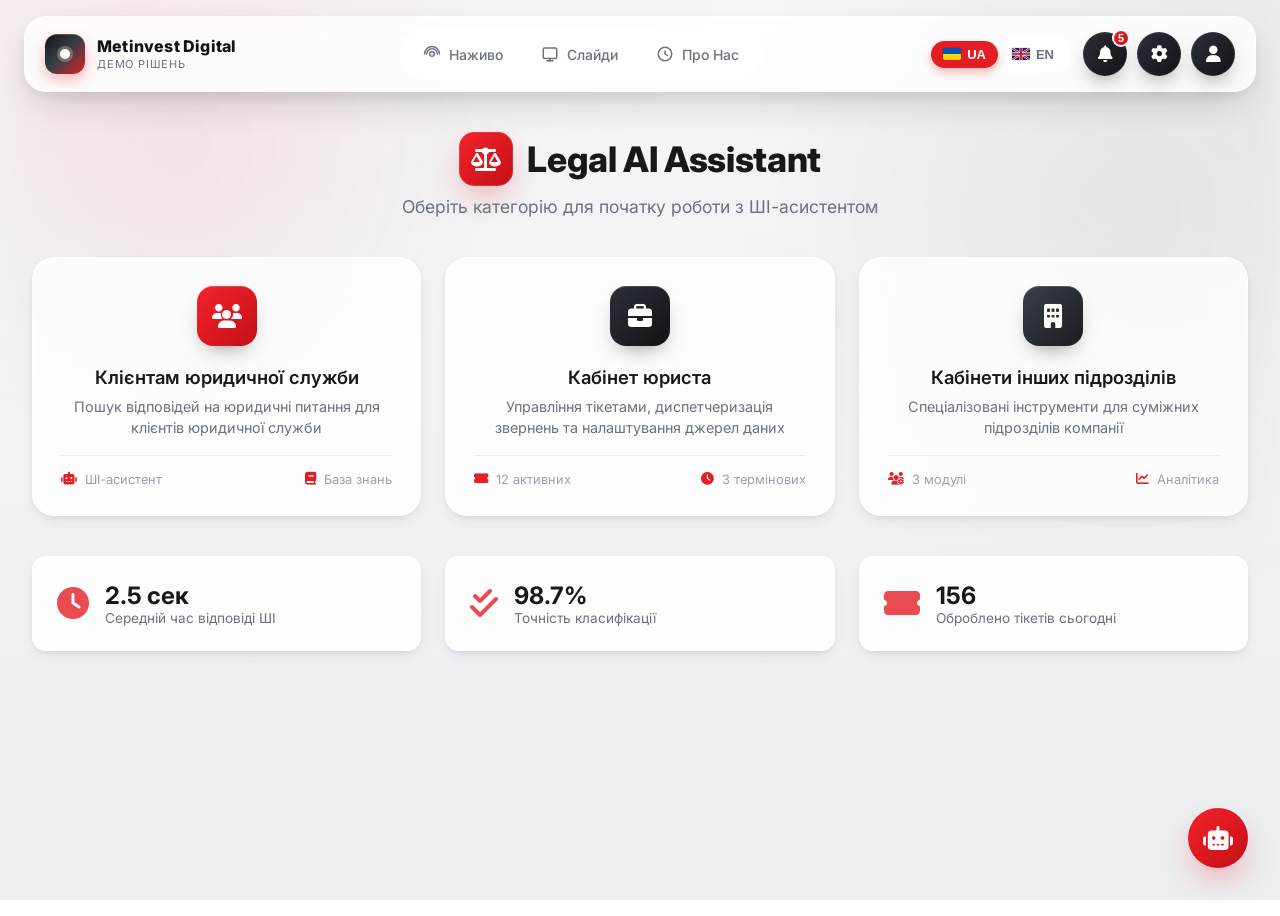
==== legal/index.html @ fdc39971 "Add Legal AI Assistant card and integrate app with demo top bar - Add "Legal AI Assistant" / "Розумн" ====
<!DOCTYPE html>
<html lang="uk">
<head>
    <meta charset="UTF-8">
    <meta name="viewport" content="width=device-width, initial-scale=1.0">
    <title>Legal AI Assistant</title>
    <link rel="stylesheet" href="styles.css">
    <link href="https://fonts.googleapis.com/css2?family=Inter:wght@300;400;500;600;700&display=swap" rel="stylesheet">
    <link href="https://cdnjs.cloudflare.com/ajax/libs/font-awesome/6.4.0/css/all.min.css" rel="stylesheet">
    <style>
        /* Demo-site top menu bar — integrates the Legal AI Assistant into the
           Metinvest Digital demo suite. Scoped with the md- prefix so it never
           collides with the app's own styles. */
        .md-topbar {
            position: sticky;
            top: 16px;
            z-index: 410;
            margin: 16px 24px 0;
            padding: 12px 20px;
            display: grid;
            grid-template-columns: auto 1fr auto;
            align-items: center;
            gap: 24px;
            background: var(--glass-bg);
            -webkit-backdrop-filter: var(--glass-blur);
            backdrop-filter: var(--glass-blur);
            border: 1px solid var(--glass-border);
            border-radius: var(--radius-lg);
            box-shadow: var(--shadow-lg);
        }
        .md-brand { display: flex; align-items: center; gap: 12px; text-decoration: none; color: inherit; }
        .md-brand-mark {
            width: 40px; height: 40px;
            border-radius: 12px;
            background: linear-gradient(135deg, #121316 0%, #3a3f47 50%, #e31e24 100%);
            display: grid; place-items: center;
            box-shadow: 0 6px 14px rgba(227, 30, 36, 0.30), inset 0 1px 0 rgba(255, 255, 255, 0.2);
        }
        .md-brand-dot { width: 10px; height: 10px; border-radius: 50%; background: #fff; box-shadow: 0 0 0 3px rgba(255, 255, 255, 0.25); }
        .md-brand-text { display: flex; flex-direction: column; line-height: 1.1; }
        .md-brand-title { font-weight: 800; font-size: 16px; letter-spacing: 0.2px; color: var(--black); }
        .md-brand-subtitle { font-size: 11px; color: var(--gray); letter-spacing: 0.8px; text-transform: uppercase; margin-top: 2px; }

        .md-nav {
            justify-self: center;
            display: flex; align-items: center; gap: 6px;
            padding: 6px;
            background: rgba(255, 255, 255, 0.55);
            border-radius: 999px;
            border: 1px solid rgba(255, 255, 255, 0.7);
        }
        .md-nav-btn {
            border: none; background: transparent;
            display: inline-flex; align-items: center; gap: 8px;
            padding: 9px 16px;
            border-radius: 999px;
            color: var(--gray);
            font-size: 14px; font-weight: 500;
            cursor: pointer; text-decoration: none;
            transition: var(--transition);
        }
        .md-nav-btn:hover { color: var(--dark); background: rgba(255, 255, 255, 0.5); }
        .md-nav-btn.active { background: var(--gradient-primary); color: #fff; box-shadow: 0 6px 16px rgba(227, 30, 36, 0.35); }

        .md-topright { display: flex; align-items: center; gap: 12px; justify-self: end; }
        .md-lang {
            display: inline-flex; align-items: center; padding: 4px; gap: 2px;
            background: rgba(255, 255, 255, 0.55);
            border: 1px solid rgba(255, 255, 255, 0.7);
            border-radius: 999px;
        }
        .md-lang-btn {
            border: none; background: transparent;
            display: inline-flex; align-items: center; gap: 6px;
            padding: 6px 12px;
            border-radius: 999px;
            font-size: 13px; font-weight: 600;
            color: var(--gray); cursor: pointer;
            transition: var(--transition);
        }
        .md-lang-btn.active { background: var(--primary); color: #fff; box-shadow: 0 4px 10px rgba(227, 30, 36, 0.35); }
        .md-flag { width: 18px; height: 12px; display: inline-block; border-radius: 2px; box-shadow: 0 0 0 1px rgba(0, 0, 0, 0.08); }
        .md-flag-ua { background: linear-gradient(to bottom, #0057B7 0 50%, #FFD700 50% 100%); }
        .md-flag-gb { background: #012169; overflow: hidden; }
        .md-flag-gb svg { width: 100%; height: 100%; display: block; }

        /* Fold the app's existing action icons into the integrated bar */
        .md-topbar .top-actions { position: static; top: auto; right: auto; z-index: auto; }

        @media (max-width: 980px) {
            .md-topbar { grid-template-columns: auto auto; gap: 12px; }
            .md-nav { grid-column: 1 / -1; order: 3; justify-self: stretch; justify-content: center; }
        }
        @media (max-width: 560px) {
            .md-topbar { margin: 12px; padding: 10px 12px; }
            .md-brand-text { display: none; }
        }
    </style>
</head>
<body>
    <!-- Demo-site top menu bar: keeps the Legal AI Assistant in step with the
         rest of the Metinvest Digital demo suite. -->
    <header class="md-topbar">
        <a class="md-brand" href="../index.html">
            <span class="md-brand-mark"><span class="md-brand-dot"></span></span>
            <span class="md-brand-text">
                <span class="md-brand-title">Metinvest Digital</span>
                <span class="md-brand-subtitle">Демо рішень</span>
            </span>
        </a>

        <nav class="md-nav">
            <a class="md-nav-btn" href="../index.html">
                <svg viewBox="0 0 24 24" width="18" height="18" fill="none" stroke="currentColor" stroke-width="2" stroke-linecap="round" stroke-linejoin="round"><circle cx="12" cy="12" r="3"/><path d="M5 12a7 7 0 0 1 14 0"/><path d="M2 12a10 10 0 0 1 20 0"/></svg>
                <span>Наживо</span>
            </a>
            <a class="md-nav-btn" href="#">
                <svg viewBox="0 0 24 24" width="18" height="18" fill="none" stroke="currentColor" stroke-width="2" stroke-linecap="round" stroke-linejoin="round"><rect x="3" y="4" width="18" height="14" rx="2"/><path d="M8 21h8"/><path d="M12 18v3"/></svg>
                <span>Слайди</span>
            </a>
            <a class="md-nav-btn" href="../about.html">
                <svg viewBox="0 0 24 24" width="18" height="18" fill="none" stroke="currentColor" stroke-width="2" stroke-linecap="round" stroke-linejoin="round"><circle cx="12" cy="12" r="9"/><path d="M12 8v4l3 2"/></svg>
                <span>Про Нас</span>
            </a>
        </nav>

        <div class="md-topright">
            <div class="md-lang" role="tablist" aria-label="Language">
                <button class="md-lang-btn active" data-lang="ua" role="tab" aria-selected="true">
                    <span class="md-flag md-flag-ua" aria-hidden="true"></span>UA
                </button>
                <button class="md-lang-btn" data-lang="en" role="tab" aria-selected="false">
                    <span class="md-flag md-flag-gb" aria-hidden="true">
                        <svg viewBox="0 0 60 30" preserveAspectRatio="none" xmlns="http://www.w3.org/2000/svg">
                            <rect width="60" height="30" fill="#012169"/>
                            <path d="M0,0 L60,30 M60,0 L0,30" stroke="#fff" stroke-width="6"/>
                            <path d="M0,0 L60,30 M60,0 L0,30" stroke="#C8102E" stroke-width="3"/>
                            <rect x="25" width="10" height="30" fill="#fff"/>
                            <rect y="11" width="60" height="8" fill="#fff"/>
                            <rect x="27" width="6" height="30" fill="#C8102E"/>
                            <rect y="13" width="60" height="4" fill="#C8102E"/>
                        </svg>
                    </span>EN
                </button>
            </div>

            <!-- App actions: Notifications, Settings, Profile -->
            <div class="top-actions">
                <button class="top-action notifications" id="notificationsBtn" title="Сповіщення">
                    <i class="fas fa-bell"></i>
                    <span class="badge">5</span>
                </button>
                <button class="top-action" id="settingsBtn" title="Налаштування">
                    <i class="fas fa-cog"></i>
                </button>
                <button class="top-action user-profile" id="userProfile" title="Профіль">
                    <i class="fas fa-user"></i>
                </button>
            </div>
        </div>
    </header>

    <!-- Centered popups -->
    <div class="popup-overlay" id="popupOverlay"></div>

    <div class="popup-modal notifications-dropdown" id="notificationsDropdown" role="dialog" aria-modal="true">
                    <div class="dropdown-header">
                        <h4>Сповіщення</h4>
                        <div class="dropdown-header-actions">
                            <a href="#" class="mark-all-read">Позначити всі як прочитані</a>
                            <button class="popup-close" data-close-popup title="Закрити"><i class="fas fa-times"></i></button>
                        </div>
                    </div>
                    <div class="notifications-list">
                        <div class="notification-item unread" data-route="ticket" data-ticket="TK-2026-0089">
                            <div class="notification-icon success">
                                <i class="fas fa-check-circle"></i>
                            </div>
                            <div class="notification-content">
                                <p class="notification-text">Новий тікет від <strong>Іван Коваленко</strong> потребує розгляду</p>
                                <span class="notification-time">10 хвилин тому</span>
                            </div>
                        </div>
                        <div class="notification-item unread" data-route="dispatcher">
                            <div class="notification-icon info">
                                <i class="fas fa-robot"></i>
                            </div>
                            <div class="notification-content">
                                <p class="notification-text">ШІ класифікував <strong>3 нових тікети</strong> до категорії "Трудові відносини"</p>
                                <span class="notification-time">25 хвилин тому</span>
                            </div>
                        </div>
                        <div class="notification-item unread" data-route="ticket" data-ticket="TK-2026-0089">
                            <div class="notification-icon warning">
                                <i class="fas fa-exclamation-triangle"></i>
                            </div>
                            <div class="notification-content">
                                <p class="notification-text">Термін відповіді на тікет <strong>#TK-2026-0089</strong> спливає через 2 години</p>
                                <span class="notification-time">1 годину тому</span>
                            </div>
                        </div>
                        <div class="notification-item" data-route="tickets">
                            <div class="notification-icon success">
                                <i class="fas fa-user-check"></i>
                            </div>
                            <div class="notification-content">
                                <p class="notification-text">Комплаєнс-перевірка для <strong>ТОВ "АГРО-ПРО"</strong> завершена</p>
                                <span class="notification-time">Вчора, 18:45</span>
                            </div>
                        </div>
                        <div class="notification-item" data-route="data-sources">
                            <div class="notification-icon info">
                                <i class="fas fa-database"></i>
                            </div>
                            <div class="notification-content">
                                <p class="notification-text">Джерело даних <strong>"Реєстр судових рішень"</strong> оновлено</p>
                                <span class="notification-time">Вчора, 14:20</span>
                            </div>
                        </div>
                    </div>
                    <div class="dropdown-footer">
                        <a href="#" id="viewAllNotifications">Переглянути всі сповіщення</a>
                    </div>
    </div>

    <div class="popup-modal profile-dropdown" id="profileDropdown" role="dialog" aria-modal="true">
                    <div class="profile-dropdown-header">
                        <button class="popup-close" data-close-popup title="Закрити"><i class="fas fa-times"></i></button>
                        <div class="profile-avatar-large">
                            <img src="https://ui-avatars.com/api/?name=Олена+Петренко&background=e31e24&color=fff&size=80" alt="User">
                        </div>
                        <div class="profile-details">
                            <h4>Олена Петренко</h4>
                            <p>olena.petrenko@company.ua</p>
                            <span class="profile-badge"><i class="fas fa-shield-alt"></i> Юридичний відділ</span>
                        </div>
                    </div>
                    <div class="profile-dropdown-menu">
                        <a href="#" class="profile-menu-item" data-action="my-profile">
                            <i class="fas fa-user"></i>
                            <span>Мій профіль</span>
                        </a>
                        <a href="#" class="profile-menu-item" data-action="settings">
                            <i class="fas fa-cog"></i>
                            <span>Налаштування</span>
                        </a>
                        <a href="#" class="profile-menu-item" data-action="help">
                            <i class="fas fa-question-circle"></i>
                            <span>Довідка</span>
                        </a>
                        <div class="profile-menu-divider"></div>
                        <a href="#" class="profile-menu-item logout" data-action="logout">
                            <i class="fas fa-sign-out-alt"></i>
                            <span>Вийти з системи</span>
                        </a>
                    </div>
    </div>

    <div class="popup-modal settings-modal" id="settingsModal" role="dialog" aria-modal="true">
        <div class="settings-modal-header">
            <h4><i class="fas fa-cog"></i> Налаштування</h4>
            <button class="popup-close" data-close-popup title="Закрити"><i class="fas fa-times"></i></button>
        </div>
        <div class="settings-modal-body">
            <div class="settings-row">
                <div class="settings-row-label"><i class="fas fa-moon"></i><span>Темна тема</span></div>
                <label class="switch"><input type="checkbox" id="themeSwitch"><span class="switch-slider"></span></label>
            </div>
            <div class="settings-row">
                <div class="settings-row-label"><i class="fas fa-language"></i><span>Мова інтерфейсу</span></div>
                <div class="settings-seg">
                    <button class="seg active" data-lang="ua">UA</button>
                    <button class="seg" data-lang="en">EN</button>
                </div>
            </div>
            <div class="settings-row">
                <div class="settings-row-label"><i class="fas fa-envelope"></i><span>Сповіщення на пошту</span></div>
                <label class="switch"><input type="checkbox" checked><span class="switch-slider"></span></label>
            </div>
            <div class="settings-row">
                <div class="settings-row-label"><i class="fas fa-shield-alt"></i><span>Двофакторна автентифікація</span></div>
                <label class="switch"><input type="checkbox" checked><span class="switch-slider"></span></label>
            </div>
        </div>
    </div>

    <!-- Main Content -->
    <main class="main-content">
        <!-- Home Screen - 3 Main Tiles -->
        <section id="homeScreen" class="screen active">
            <div class="welcome-section">
                <div class="home-brand">
                    <span class="home-brand-mark"><i class="fas fa-balance-scale"></i></span>
                    <h1>Legal AI Assistant</h1>
                </div>
                <p>Оберіть категорію для початку роботи з ШІ-асистентом</p>
            </div>

            <div class="tiles-grid main-tiles">
                <!-- Tile 1: Legal Service Clients -->
                <div class="tile main-tile" data-tile="legal-clients">
                    <button class="tile-favorite" data-favorite="legal-clients" title="Додати в обране">
                        <i class="far fa-star"></i>
                    </button>
                    <div class="tile-icon tile-icon-large">
                        <i class="fas fa-users"></i>
                    </div>
                    <h3>Клієнтам юридичної служби</h3>
                    <p>Пошук відповідей на юридичні питання для клієнтів юридичної служби</p>
                    <div class="tile-footer">
                        <span class="tile-stat tile-stat-left"><i class="fas fa-robot"></i> ШІ-асистент</span>
                        <span class="tile-stat tile-stat-right"><i class="fas fa-book"></i> База знань</span>
                    </div>
                </div>

                <!-- Tile 2: Lawyer Cabinet -->
                <div class="tile main-tile" data-tile="lawyer-cabinet">
                    <button class="tile-favorite" data-favorite="lawyer-cabinet" title="Додати в обране">
                        <i class="far fa-star"></i>
                    </button>
                    <div class="tile-icon tile-icon-large" style="background: linear-gradient(135deg, #2b2f37 0%, #121316 100%);">
                        <i class="fas fa-briefcase"></i>
                    </div>
                    <h3>Кабінет юриста</h3>
                    <p>Управління тікетами, диспетчеризація звернень та налаштування джерел даних</p>
                    <div class="tile-footer">
                        <span class="tile-stat tile-stat-left"><i class="fas fa-ticket-alt"></i> 12 активних</span>
                        <span class="tile-stat tile-stat-right"><i class="fas fa-clock"></i> 3 термінових</span>
                    </div>
                </div>

                <!-- Tile 3: Other Departments -->
                <div class="tile main-tile" data-tile="other-departments">
                    <button class="tile-favorite" data-favorite="other-departments" title="Додати в обране">
                        <i class="far fa-star"></i>
                    </button>
                    <div class="tile-icon tile-icon-large" style="background: linear-gradient(135deg, #3a3f47 0%, #1a1d22 100%);">
                        <i class="fas fa-building"></i>
                    </div>
                    <h3>Кабінети інших підрозділів</h3>
                    <p>Спеціалізовані інструменти для суміжних підрозділів компанії</p>
                    <div class="tile-footer">
                        <span class="tile-stat tile-stat-left"><i class="fas fa-users-cog"></i> 3 модулі</span>
                        <span class="tile-stat tile-stat-right"><i class="fas fa-chart-line"></i> Аналітика</span>
                    </div>
                </div>
            </div>

            <div class="quick-stats">
                <div class="stat-card">
                    <i class="fas fa-clock"></i>
                    <div class="stat-info">
                        <span class="stat-value">2.5 сек</span>
                        <span class="stat-label">Середній час відповіді ШІ</span>
                    </div>
                </div>
                <div class="stat-card">
                    <i class="fas fa-check-double"></i>
                    <div class="stat-info">
                        <span class="stat-value">98.7%</span>
                        <span class="stat-label">Точність класифікації</span>
                    </div>
                </div>
                <div class="stat-card">
                    <i class="fas fa-ticket-alt"></i>
                    <div class="stat-info">
                        <span class="stat-value">156</span>
                        <span class="stat-label">Оброблено тікетів сьогодні</span>
                    </div>
                </div>
            </div>
        </section>

        <!-- Sub-tiles Screen (for main tiles) -->
        <section id="subTilesScreen" class="screen">
            <div class="screen-header">
                <button class="back-btn" id="subTilesBackBtn">
                    <i class="fas fa-arrow-left"></i>
                    <span>Назад</span>
                </button>
                <h2 id="subTilesTitle"></h2>
            </div>
            <div class="tiles-grid sub-tiles" id="subTilesGrid">
                <!-- Sub-tiles will be rendered here -->
            </div>
        </section>

        <!-- AI Agent Question Screen (1.1) -->
        <section id="aiAgentScreen" class="screen">
            <div class="screen-header">
                <button class="back-btn" id="aiAgentBackBtn">
                    <i class="fas fa-arrow-left"></i>
                    <span>Назад</span>
                </button>
                <h2><i class="fas fa-robot"></i> Поставити питання ШІ агенту</h2>
            </div>

            <div class="ai-agent-container">
                <div class="ai-prompt-section">
                    <div class="ai-prompt-header">
                        <i class="fas fa-comment-dots"></i>
                        <span>Сформулюйте питання на яке має відповісти ШІ агент замість юридичної служби:</span>
                    </div>
                    <div class="search-box ai-search-box">
                        <i class="fas fa-search"></i>
                        <input type="text" id="aiSearchInput" placeholder="Сформулюйте питання на яке має відповісти ШІ агент замість юридичної служби...">
                        <button class="search-btn" id="aiSearchBtn">
                            <i class="fas fa-paper-plane"></i>
                        </button>
                    </div>
                </div>

                <div class="suggestions-section">
                    <h4><i class="fas fa-lightbulb"></i> Приклади питань:</h4>
                    <div class="suggestions-list">
                        <div class="suggestion-item" data-suggestion="salary-bank">
                            <i class="fas fa-university"></i>
                            <span>Чи може працівник вільно обирати банк для отримання заробітної плати?</span>
                        </div>
                        <div class="suggestion-item" data-suggestion="credit-card">
                            <i class="fas fa-credit-card"></i>
                            <span>Чи має право банк примусово оформити кредитну картку до заробітної плати працівника?</span>
                        </div>
                        <div class="suggestion-item" data-suggestion="bank-control">
                            <i class="fas fa-hand-holding-usd"></i>
                            <span>Чи має банк право контролювати напрям використання грошових коштів клієнта?</span>
                        </div>
                    </div>
                </div>

                <div id="aiAnswerContainer" class="ai-answer-container" style="display: none;">
                    <div class="ai-answer-header">
                        <div class="ai-avatar">
                            <i class="fas fa-robot"></i>
                        </div>
                        <div class="ai-answer-meta">
                            <span class="ai-label">Відповідь ШІ-агента</span>
                            <span class="ai-timestamp" id="aiTimestamp"></span>
                        </div>
                    </div>
                    <div class="ai-answer-content" id="aiAnswerContent">
                        <!-- AI answer will be rendered here -->
                    </div>
                    <div class="ai-answer-footer">
                        <div class="feedback-buttons">
                            <button class="feedback-btn like" title="Корисно">
                                <i class="fas fa-thumbs-up"></i>
                            </button>
                            <button class="feedback-btn dislike" title="Не корисно">
                                <i class="fas fa-thumbs-down"></i>
                            </button>
                        </div>
                        <div class="ai-answer-actions">
                            <button class="btn-escalate" id="escalateToLawyerBtn">
                                <i class="fas fa-user-tie"></i> Направити запит юристу
                            </button>
                            <button class="btn-secondary" id="newQuestionBtn">
                                <i class="fas fa-plus"></i> Нове питання
                            </button>
                        </div>
                    </div>
                </div>
            </div>
        </section>

        <!-- Internal Documents Screen (1.2) -->
        <section id="internalDocsScreen" class="screen">
            <div class="screen-header">
                <button class="back-btn" id="internalDocsBackBtn">
                    <i class="fas fa-arrow-left"></i>
                    <span>Назад</span>
                </button>
                <h2><i class="fas fa-folder-open"></i> Пошук по внутрішніх документах. База локальних регламентуючих документів</h2>
            </div>

            <div class="search-section">
                <div class="search-box">
                    <i class="fas fa-search"></i>
                    <input type="text" id="docsSearchInput" placeholder="Робота в контексті документів підрозділу">
                    <button class="search-btn" id="docsSearchBtn">
                        <i class="fas fa-paper-plane"></i>
                    </button>
                </div>
                <p class="search-hint">
                    <span class="example-link" id="docsExampleLink">Наприклад: Які вимоги до документу з Бізнес-вимогами</span>
                </p>
            </div>

            <div id="docsSearchResults" class="search-results" style="display: none;">
                <div class="results-header">
                    <h3><i class="fas fa-list-ul"></i> Результати пошуку</h3>
                    <span class="results-count" id="docsResultsCount"></span>
                </div>
                <div id="docsResultsContainer" class="results-container"></div>
            </div>
        </section>

        <!-- Legal Knowledge Base Screen (1.3) -->
        <section id="knowledgeBaseScreen" class="screen">
            <div class="screen-header">
                <button class="back-btn" id="knowledgeBaseBackBtn">
                    <i class="fas fa-arrow-left"></i>
                    <span>Назад</span>
                </button>
                <h2><i class="fas fa-book"></i> Пошук по базі юридичних знань</h2>
            </div>

            <div class="faq-container">
                <div class="faq-search">
                    <div class="search-box">
                        <i class="fas fa-search"></i>
                        <input type="text" id="faqSearchInput" placeholder="Пошук у базі знань...">
                    </div>
                </div>

                <div class="faq-categories">
                    <button class="faq-category active" data-category="all">Всі</button>
                    <button class="faq-category" data-category="labor">Трудове право</button>
                    <button class="faq-category" data-category="contracts">Договори</button>
                    <button class="faq-category" data-category="corporate">Корпоративне</button>
                    <button class="faq-category" data-category="compliance">Комплаєнс</button>
                </div>

                <div class="faq-list" id="faqList">
                    <!-- FAQ items will be rendered here -->
                </div>
            </div>
        </section>

        <!-- My Tickets Screen (2.1) -->
        <section id="myTicketsScreen" class="screen">
            <div class="screen-header">
                <button class="back-btn" id="myTicketsBackBtn">
                    <i class="fas fa-arrow-left"></i>
                    <span>Назад</span>
                </button>
                <h2><i class="fas fa-ticket-alt"></i> Мої тікети</h2>
                <div class="screen-header-spacer"></div>
            </div>

            <div class="tickets-stats">
                <div class="ticket-stat-card active" data-filter="all">
                    <div class="ticket-stat-icon all"><i class="fas fa-layer-group"></i></div>
                    <div class="ticket-stat-info">
                        <span class="ticket-stat-value">8</span>
                        <span class="ticket-stat-label">Всього</span>
                    </div>
                </div>
                <div class="ticket-stat-card" data-filter="new">
                    <div class="ticket-stat-icon new"><i class="fas fa-inbox"></i></div>
                    <div class="ticket-stat-info">
                        <span class="ticket-stat-value">5</span>
                        <span class="ticket-stat-label">Нових</span>
                    </div>
                </div>
                <div class="ticket-stat-card" data-filter="in-progress">
                    <div class="ticket-stat-icon progress"><i class="fas fa-spinner"></i></div>
                    <div class="ticket-stat-info">
                        <span class="ticket-stat-value">8</span>
                        <span class="ticket-stat-label">В роботі</span>
                    </div>
                </div>
                <div class="ticket-stat-card" data-filter="waiting">
                    <div class="ticket-stat-icon waiting"><i class="fas fa-clock"></i></div>
                    <div class="ticket-stat-info">
                        <span class="ticket-stat-value">3</span>
                        <span class="ticket-stat-label">Очікують</span>
                    </div>
                </div>
                <div class="ticket-stat-card" data-filter="resolved">
                    <div class="ticket-stat-icon resolved"><i class="fas fa-check-circle"></i></div>
                    <div class="ticket-stat-info">
                        <span class="ticket-stat-value">24</span>
                        <span class="ticket-stat-label">Вирішених</span>
                    </div>
                </div>
            </div>

            <div class="tickets-list-container" id="myTicketsList">
                <!-- Tickets will be rendered here -->
            </div>
        </section>

        <!-- Ticket Detail Screen -->
        <section id="ticketDetailScreen" class="screen">
            <div class="screen-header">
                <button class="back-btn" id="ticketDetailBackBtn">
                    <i class="fas fa-arrow-left"></i>
                    <span>До списку тікетів</span>
                </button>
                <div class="ticket-actions">
                    <button class="btn-secondary" id="assignTicketBtn"><i class="fas fa-user-plus"></i> Призначити</button>
                    <button class="btn-primary" id="resolveTicketBtn"><i class="fas fa-check"></i> Вирішити</button>
                </div>
            </div>

            <div class="ticket-detail-container">
                <div class="ticket-detail-main">
                    <div class="ticket-detail-header" id="ticketDetailHeader">
                        <!-- Ticket header will be rendered here -->
                    </div>
                    <div class="ticket-detail-body" id="ticketDetailBody">
                        <!-- Ticket content will be rendered here -->
                    </div>
                    <div class="ticket-reply-section">
                        <h4>Відповісти на звернення</h4>
                        <textarea id="ticketReplyInput" placeholder="Введіть вашу відповідь..."></textarea>
                        <div class="reply-actions">
                            <button class="btn-secondary"><i class="fas fa-paperclip"></i> Прикріпити файл</button>
                            <button class="btn-primary" id="sendReplyBtn"><i class="fas fa-paper-plane"></i> Надіслати відповідь</button>
                        </div>
                    </div>
                </div>
                <div class="ticket-detail-sidebar" id="ticketDetailSidebar">
                    <!-- Ticket sidebar info will be rendered here -->
                </div>
            </div>
        </section>

        <!-- Ticket Dispatcher Screen (2.2) -->
        <section id="dispatcherScreen" class="screen">
            <div class="screen-header">
                <button class="back-btn" id="dispatcherBackBtn">
                    <i class="fas fa-arrow-left"></i>
                    <span>Назад</span>
                </button>
                <h2><i class="fas fa-random"></i> Диспетчер тікетів</h2>
            </div>

            <div class="ai-classification-banner">
                <div class="ai-banner-icon">
                    <i class="fas fa-robot"></i>
                </div>
                <div class="ai-banner-content">
                    <h4>Автоматична класифікація ШІ</h4>
                    <p>Система автоматично аналізує та розподіляє вхідні звернення за категоріями</p>
                </div>
                <div class="ai-banner-stats">
                    <span><i class="fas fa-check-circle"></i> 156 класифіковано сьогодні</span>
                    <span><i class="fas fa-percentage"></i> 98.7% точність</span>
                </div>
            </div>

            <div class="dispatcher-categories" id="dispatcherCategories">
                <!-- Categories will be rendered here -->
            </div>
        </section>

        <!-- Data Sources Screen (2.3) -->
        <section id="dataSourcesScreen" class="screen">
            <div class="screen-header">
                <button class="back-btn" id="dataSourcesBackBtn">
                    <i class="fas fa-arrow-left"></i>
                    <span>Назад</span>
                </button>
                <h2><i class="fas fa-database"></i> Джерела даних</h2>
                <button class="btn-primary" id="addSourceBtn"><i class="fas fa-plus"></i> Додати джерело</button>
            </div>

            <div class="data-sources-container">
                <div class="sources-section">
                    <h3><i class="fas fa-building"></i> Внутрішні джерела</h3>
                    <div class="sources-list" id="internalSourcesList">
                        <!-- Internal sources will be rendered here -->
                    </div>
                </div>

                <div class="sources-section">
                    <h3><i class="fas fa-globe"></i> Зовнішні джерела</h3>
                    <div class="sources-list" id="externalSourcesList">
                        <!-- External sources will be rendered here -->
                    </div>
                </div>
            </div>
        </section>

        <!-- HR Dashboard Screen (3.1) -->
        <section id="hrDashboardScreen" class="screen">
            <div class="screen-header">
                <button class="back-btn" id="hrDashboardBackBtn">
                    <i class="fas fa-arrow-left"></i>
                    <span>Назад</span>
                </button>
                <h2><i class="fas fa-users"></i> HR та рекрутинг</h2>
            </div>

            <div class="dashboard-container">
                <div class="dashboard-stats">
                    <div class="dashboard-stat-card">
                        <div class="dashboard-stat-icon" style="background: linear-gradient(135deg, #f5232a 0%, #c30f17 100%);">
                            <i class="fas fa-users"></i>
                        </div>
                        <div class="dashboard-stat-info">
                            <span class="dashboard-stat-value">1,247</span>
                            <span class="dashboard-stat-label">Загальна кількість працівників</span>
                        </div>
                    </div>
                    <div class="dashboard-stat-card">
                        <div class="dashboard-stat-icon" style="background: linear-gradient(135deg, #2b2f37 0%, #121316 100%);">
                            <i class="fas fa-user-plus"></i>
                        </div>
                        <div class="dashboard-stat-info">
                            <span class="dashboard-stat-value">23</span>
                            <span class="dashboard-stat-label">Нових цього місяця</span>
                        </div>
                    </div>
                    <div class="dashboard-stat-card">
                        <div class="dashboard-stat-icon" style="background: linear-gradient(135deg, #3a3f47 0%, #1a1d22 100%);">
                            <i class="fas fa-briefcase"></i>
                        </div>
                        <div class="dashboard-stat-info">
                            <span class="dashboard-stat-value">15</span>
                            <span class="dashboard-stat-label">Відкритих вакансій</span>
                        </div>
                    </div>
                    <div class="dashboard-stat-card">
                        <div class="dashboard-stat-icon" style="background: linear-gradient(135deg, #f5232a 0%, #c30f17 100%);">
                            <i class="fas fa-user-minus"></i>
                        </div>
                        <div class="dashboard-stat-info">
                            <span class="dashboard-stat-value">5</span>
                            <span class="dashboard-stat-label">Звільнень цього місяця</span>
                        </div>
                    </div>
                </div>

                <div class="dashboard-widgets">
                    <div class="widget">
                        <div class="widget-header">
                            <h4><i class="fas fa-chart-pie"></i> Розподіл за підрозділами</h4>
                        </div>
                        <div class="widget-content" id="hrDepartmentChart">
                            <div class="department-item">
                                <span class="dept-name">Юридичний відділ</span>
                                <div class="dept-bar"><div class="dept-fill" style="width: 15%;"></div></div>
                                <span class="dept-count">187</span>
                            </div>
                            <div class="department-item">
                                <span class="dept-name">IT департамент</span>
                                <div class="dept-bar"><div class="dept-fill" style="width: 22%;"></div></div>
                                <span class="dept-count">274</span>
                            </div>
                            <div class="department-item">
                                <span class="dept-name">Фінанси</span>
                                <div class="dept-bar"><div class="dept-fill" style="width: 12%;"></div></div>
                                <span class="dept-count">150</span>
                            </div>
                            <div class="department-item">
                                <span class="dept-name">HR</span>
                                <div class="dept-bar"><div class="dept-fill" style="width: 8%;"></div></div>
                                <span class="dept-count">100</span>
                            </div>
                            <div class="department-item">
                                <span class="dept-name">Виробництво</span>
                                <div class="dept-bar"><div class="dept-fill" style="width: 35%;"></div></div>
                                <span class="dept-count">436</span>
                            </div>
                            <div class="department-item">
                                <span class="dept-name">Інші</span>
                                <div class="dept-bar"><div class="dept-fill" style="width: 8%;"></div></div>
                                <span class="dept-count">100</span>
                            </div>
                        </div>
                    </div>

                    <div class="widget">
                        <div class="widget-header">
                            <h4><i class="fas fa-clipboard-list"></i> Активні вакансії</h4>
                        </div>
                        <div class="widget-content">
                            <div class="vacancy-item">
                                <div class="vacancy-info">
                                    <span class="vacancy-title">Senior Legal Counsel</span>
                                    <span class="vacancy-dept">Юридичний відділ</span>
                                </div>
                                <span class="vacancy-applicants">12 кандидатів</span>
                            </div>
                            <div class="vacancy-item">
                                <div class="vacancy-info">
                                    <span class="vacancy-title">Full Stack Developer</span>
                                    <span class="vacancy-dept">IT департамент</span>
                                </div>
                                <span class="vacancy-applicants">28 кандидатів</span>
                            </div>
                            <div class="vacancy-item">
                                <div class="vacancy-info">
                                    <span class="vacancy-title">Financial Analyst</span>
                                    <span class="vacancy-dept">Фінанси</span>
                                </div>
                                <span class="vacancy-applicants">8 кандидатів</span>
                            </div>
                        </div>
                    </div>
                </div>
            </div>
        </section>

        <!-- Finance Screen (3.2) -->
        <section id="financeScreen" class="screen">
            <div class="screen-header">
                <button class="back-btn" id="financeBackBtn">
                    <i class="fas fa-arrow-left"></i>
                    <span>Назад</span>
                </button>
                <h2><i class="fas fa-chart-line"></i> Фінанси</h2>
            </div>

            <div class="dashboard-container">
                <div class="dashboard-stats">
                    <div class="dashboard-stat-card">
                        <div class="dashboard-stat-icon" style="background: linear-gradient(135deg, #2b2f37 0%, #121316 100%);">
                            <i class="fas fa-arrow-up"></i>
                        </div>
                        <div class="dashboard-stat-info">
                            <span class="dashboard-stat-value">₴ 45.2M</span>
                            <span class="dashboard-stat-label">Дохід за місяць</span>
                        </div>
                    </div>
                    <div class="dashboard-stat-card">
                        <div class="dashboard-stat-icon" style="background: linear-gradient(135deg, #f5232a 0%, #c30f17 100%);">
                            <i class="fas fa-arrow-down"></i>
                        </div>
                        <div class="dashboard-stat-info">
                            <span class="dashboard-stat-value">₴ 32.8M</span>
                            <span class="dashboard-stat-label">Витрати за місяць</span>
                        </div>
                    </div>
                    <div class="dashboard-stat-card">
                        <div class="dashboard-stat-icon" style="background: linear-gradient(135deg, #f5232a 0%, #c30f17 100%);">
                            <i class="fas fa-balance-scale"></i>
                        </div>
                        <div class="dashboard-stat-info">
                            <span class="dashboard-stat-value">₴ 12.4M</span>
                            <span class="dashboard-stat-label">Чистий прибуток</span>
                        </div>
                    </div>
                    <div class="dashboard-stat-card">
                        <div class="dashboard-stat-icon" style="background: linear-gradient(135deg, #3a3f47 0%, #1a1d22 100%);">
                            <i class="fas fa-file-invoice-dollar"></i>
                        </div>
                        <div class="dashboard-stat-info">
                            <span class="dashboard-stat-value">156</span>
                            <span class="dashboard-stat-label">Рахунків до оплати</span>
                        </div>
                    </div>
                </div>

                <div class="dashboard-widgets">
                    <div class="widget wide">
                        <div class="widget-header">
                            <h4><i class="fas fa-file-invoice"></i> Останні транзакції</h4>
                        </div>
                        <div class="widget-content">
                            <table class="finance-table">
                                <thead>
                                    <tr>
                                        <th>Дата</th>
                                        <th>Опис</th>
                                        <th>Контрагент</th>
                                        <th>Сума</th>
                                        <th>Статус</th>
                                    </tr>
                                </thead>
                                <tbody>
                                    <tr>
                                        <td>03.02.2026</td>
                                        <td>Оплата за послуги</td>
                                        <td>ТОВ "Консалт Груп"</td>
                                        <td class="amount negative">-₴ 125,000</td>
                                        <td><span class="status-badge success">Сплачено</span></td>
                                    </tr>
                                    <tr>
                                        <td>02.02.2026</td>
                                        <td>Надходження за договором</td>
                                        <td>АТ "Укрбуд"</td>
                                        <td class="amount positive">+₴ 450,000</td>
                                        <td><span class="status-badge success">Отримано</span></td>
                                    </tr>
                                    <tr>
                                        <td>01.02.2026</td>
                                        <td>Орендна плата</td>
                                        <td>ТОВ "Бізнес Центр"</td>
                                        <td class="amount negative">-₴ 85,000</td>
                                        <td><span class="status-badge warning">Очікує</span></td>
                                    </tr>
                                    <tr>
                                        <td>31.01.2026</td>
                                        <td>Заробітна плата</td>
                                        <td>Працівники</td>
                                        <td class="amount negative">-₴ 2,450,000</td>
                                        <td><span class="status-badge success">Сплачено</span></td>
                                    </tr>
                                </tbody>
                            </table>
                        </div>
                    </div>
                </div>
            </div>
        </section>

        <!-- Procurement Screen (3.3) -->
        <section id="procurementScreen" class="screen">
            <div class="screen-header">
                <button class="back-btn" id="procurementBackBtn">
                    <i class="fas fa-arrow-left"></i>
                    <span>Назад</span>
                </button>
                <h2><i class="fas fa-shopping-cart"></i> Закупівлі</h2>
            </div>

            <div class="dashboard-container">
                <div class="dashboard-stats">
                    <div class="dashboard-stat-card">
                        <div class="dashboard-stat-icon" style="background: linear-gradient(135deg, #f5232a 0%, #c30f17 100%);">
                            <i class="fas fa-file-contract"></i>
                        </div>
                        <div class="dashboard-stat-info">
                            <span class="dashboard-stat-value">34</span>
                            <span class="dashboard-stat-label">Активних тендерів</span>
                        </div>
                    </div>
                    <div class="dashboard-stat-card">
                        <div class="dashboard-stat-icon" style="background: linear-gradient(135deg, #2b2f37 0%, #121316 100%);">
                            <i class="fas fa-handshake"></i>
                        </div>
                        <div class="dashboard-stat-info">
                            <span class="dashboard-stat-value">156</span>
                            <span class="dashboard-stat-label">Постачальників</span>
                        </div>
                    </div>
                    <div class="dashboard-stat-card">
                        <div class="dashboard-stat-icon" style="background: linear-gradient(135deg, #3a3f47 0%, #1a1d22 100%);">
                            <i class="fas fa-clock"></i>
                        </div>
                        <div class="dashboard-stat-info">
                            <span class="dashboard-stat-value">12</span>
                            <span class="dashboard-stat-label">Очікують погодження</span>
                        </div>
                    </div>
                    <div class="dashboard-stat-card">
                        <div class="dashboard-stat-icon" style="background: linear-gradient(135deg, #2b2f37 0%, #121316 100%);">
                            <i class="fas fa-truck"></i>
                        </div>
                        <div class="dashboard-stat-info">
                            <span class="dashboard-stat-value">8</span>
                            <span class="dashboard-stat-label">Очікують поставки</span>
                        </div>
                    </div>
                </div>

                <div class="dashboard-widgets">
                    <div class="widget">
                        <div class="widget-header">
                            <h4><i class="fas fa-gavel"></i> Активні тендери</h4>
                        </div>
                        <div class="widget-content">
                            <div class="tender-item">
                                <div class="tender-info">
                                    <span class="tender-title">Закупівля IT обладнання</span>
                                    <span class="tender-deadline">До 15.02.2026</span>
                                </div>
                                <span class="tender-budget">₴ 2.5M</span>
                            </div>
                            <div class="tender-item">
                                <div class="tender-info">
                                    <span class="tender-title">Канцелярські товари на 2026</span>
                                    <span class="tender-deadline">До 20.02.2026</span>
                                </div>
                                <span class="tender-budget">₴ 350K</span>
                            </div>
                            <div class="tender-item">
                                <div class="tender-info">
                                    <span class="tender-title">Послуги з охорони</span>
                                    <span class="tender-deadline">До 28.02.2026</span>
                                </div>
                                <span class="tender-budget">₴ 1.2M</span>
                            </div>
                        </div>
                    </div>

                    <div class="widget">
                        <div class="widget-header">
                            <h4><i class="fas fa-users"></i> Топ постачальники</h4>
                        </div>
                        <div class="widget-content">
                            <div class="supplier-item">
                                <div class="supplier-info">
                                    <span class="supplier-name">ТОВ "СФЕРА-М"</span>
                                    <span class="supplier-category">Засоби захисту</span>
                                </div>
                                <div class="supplier-rating">
                                    <i class="fas fa-star"></i>
                                    <span>4.9</span>
                                </div>
                            </div>
                            <div class="supplier-item">
                                <div class="supplier-info">
                                    <span class="supplier-name">АТ "ТехноПостач"</span>
                                    <span class="supplier-category">IT обладнання</span>
                                </div>
                                <div class="supplier-rating">
                                    <i class="fas fa-star"></i>
                                    <span>4.8</span>
                                </div>
                            </div>
                            <div class="supplier-item">
                                <div class="supplier-info">
                                    <span class="supplier-name">ТОВ "Офіс-Сервіс"</span>
                                    <span class="supplier-category">Канцелярія</span>
                                </div>
                                <div class="supplier-rating">
                                    <i class="fas fa-star"></i>
                                    <span>4.7</span>
                                </div>
                            </div>
                        </div>
                    </div>
                </div>
            </div>
        </section>

        <!-- Document Detail Screen -->
        <section id="documentScreen" class="screen">
            <div class="screen-header">
                <button class="back-btn" id="docBackBtn">
                    <i class="fas fa-arrow-left"></i>
                    <span>До результатів</span>
                </button>
                <div class="doc-actions">
                    <button class="action-btn"><i class="fas fa-bookmark"></i></button>
                    <button class="action-btn"><i class="fas fa-share-alt"></i></button>
                    <button class="action-btn"><i class="fas fa-print"></i></button>
                </div>
            </div>

            <div class="document-content">
                <div class="doc-header">
                    <div class="doc-source" id="docSource"></div>
                    <h2 id="docTitle"></h2>
                    <div class="doc-meta" id="docMeta"></div>
                </div>
                <div class="doc-body" id="docBody"></div>
                <div class="doc-footer">
                    <a href="#" class="source-link" id="sourceLink">
                        <i class="fas fa-external-link-alt"></i>
                        <span>Перейти до джерела</span>
                    </a>
                </div>
            </div>
        </section>

        <!-- Favorites Screen -->
        <section id="favoritesScreen" class="screen">
            <div class="screen-header">
                <h2><i class="fas fa-star"></i> Обране</h2>
            </div>
            <div class="favorites-content">
                <div id="favoritesGrid" class="tiles-grid favorites-grid"></div>
                <div id="emptyFavorites" class="empty-state">
                    <div class="empty-icon">
                        <i class="far fa-star"></i>
                    </div>
                    <h3>Немає обраних розділів</h3>
                    <p>Додайте розділи в обране, натиснувши на зірочку на головній сторінці</p>
                    <button class="btn-primary" id="goToHomeBtn">
                        <i class="fas fa-home"></i>
                        <span>Перейти на головну</span>
                    </button>
                </div>
            </div>
        </section>

        <!-- History Screen -->
        <section id="historyScreen" class="screen">
            <div class="screen-header">
                <h2><i class="fas fa-history"></i> Історія активності</h2>
            </div>
            <div class="history-timeline">
                <div class="timeline-section">
                    <div class="timeline-date">Сьогодні, 3 лютого 2026</div>
                    <div class="timeline-items">
                        <div class="timeline-item">
                            <div class="timeline-icon search">
                                <i class="fas fa-robot"></i>
                            </div>
                            <div class="timeline-content">
                                <h4>Запит до ШІ: "Чи може працівник обирати банк для зарплати"</h4>
                                <p>Поставити питання ШІ агенту • Отримано відповідь</p>
                                <span class="timeline-time">10:34</span>
                            </div>
                        </div>
                        <div class="timeline-item">
                            <div class="timeline-icon ticket">
                                <i class="fas fa-ticket-alt"></i>
                            </div>
                            <div class="timeline-content">
                                <h4>Відповідь на тікет #TK-2026-0087</h4>
                                <p>Мої тікети • Трудові відносини</p>
                                <span class="timeline-time">09:48</span>
                            </div>
                        </div>
                    </div>
                </div>
            </div>
        </section>

        <!-- Profile Screen -->
        <section id="profileScreen" class="screen">
            <div class="profile-page">
                <div class="profile-sidebar">
                    <div class="profile-card">
                        <div class="profile-card-avatar">
                            <img src="https://ui-avatars.com/api/?name=Олена+Петренко&background=e31e24&color=fff&size=120" alt="User">
                        </div>
                        <h3>Олена Петренко</h3>
                        <p class="profile-card-role">Старший юрисконсульт</p>
                        <p class="profile-card-dept"><i class="fas fa-building"></i> Юридичний відділ</p>
                    </div>
                    <div class="profile-nav">
                        <a href="#" class="profile-nav-item active" data-section="personal">
                            <i class="fas fa-user"></i> Особисті дані
                        </a>
                        <a href="#" class="profile-nav-item" data-section="security">
                            <i class="fas fa-lock"></i> Безпека
                        </a>
                        <a href="#" class="profile-nav-item" data-section="preferences">
                            <i class="fas fa-sliders-h"></i> Налаштування
                        </a>
                    </div>
                </div>
                <div class="profile-main">
                    <div class="profile-section" id="personalSection">
                        <div class="section-header">
                            <h2>Особисті дані</h2>
                        </div>
                        <div class="profile-form">
                            <div class="form-row">
                                <div class="form-group">
                                    <label>Прізвище</label>
                                    <input type="text" value="Петренко" readonly>
                                </div>
                                <div class="form-group">
                                    <label>Ім'я</label>
                                    <input type="text" value="Олена" readonly>
                                </div>
                            </div>
                            <div class="form-row">
                                <div class="form-group">
                                    <label>Email</label>
                                    <input type="email" value="olena.petrenko@company.ua" readonly>
                                </div>
                                <div class="form-group">
                                    <label>Телефон</label>
                                    <input type="tel" value="+380 67 123 45 67" readonly>
                                </div>
                            </div>
                        </div>
                    </div>
                    <div class="profile-section" id="securitySection" style="display: none;">
                        <div class="section-header">
                            <h2>Безпека</h2>
                        </div>
                        <div class="security-options">
                            <div class="security-item">
                                <div class="security-info">
                                    <h4><i class="fas fa-key"></i> Пароль</h4>
                                    <p>Останнє оновлення: 15 грудня 2025</p>
                                </div>
                                <button class="btn-secondary">Змінити пароль</button>
                            </div>
                        </div>
                    </div>
                    <div class="profile-section" id="preferencesSection" style="display: none;">
                        <div class="section-header">
                            <h2>Налаштування</h2>
                        </div>
                        <div class="preferences-options">
                            <div class="preference-group">
                                <h4>Тема оформлення</h4>
                                <div class="theme-options">
                                    <label class="theme-option active">
                                        <input type="radio" name="theme" value="light" checked>
                                        <span class="theme-preview light"></span>
                                        <span>Світла</span>
                                    </label>
                                    <label class="theme-option">
                                        <input type="radio" name="theme" value="dark">
                                        <span class="theme-preview dark"></span>
                                        <span>Темна</span>
                                    </label>
                                </div>
                            </div>
                        </div>
                    </div>
                </div>
            </div>
        </section>
    </main>

    <!-- AI Chat Widget -->
    <div class="chat-widget" id="chatWidget">
        <div class="chat-toggle" id="chatToggle">
            <i class="fas fa-robot"></i>
        </div>
        <div class="chat-window" id="chatWindow">
            <div class="chat-header">
                <div class="chat-title">
                    <i class="fas fa-robot"></i>
                    <span>AI Асистент</span>
                </div>
                <button class="chat-close" id="chatClose">
                    <i class="fas fa-times"></i>
                </button>
            </div>
            <div class="chat-messages" id="chatMessages">
                <div class="message bot">
                    <div class="message-avatar"><i class="fas fa-robot"></i></div>
                    <div class="message-content">
                        Вітаю! Я ваш AI асистент. Чим можу допомогти?
                    </div>
                </div>
            </div>
            <div class="chat-input">
                <input type="text" placeholder="Введіть повідомлення..." id="chatInput">
                <button id="chatSend"><i class="fas fa-paper-plane"></i></button>
            </div>
        </div>
    </div>

    <!-- Add Source Modal -->
    <div class="modal" id="addSourceModal">
        <div class="modal-content">
            <div class="modal-header">
                <h3>Додати джерело даних</h3>
                <button class="modal-close" id="closeAddSourceModal">&times;</button>
            </div>
            <div class="modal-body">
                <div class="form-group">
                    <label>Назва джерела</label>
                    <input type="text" id="sourceNameInput" placeholder="Введіть назву...">
                </div>
                <div class="form-group">
                    <label>Тип джерела</label>
                    <select id="sourceTypeSelect">
                        <option value="internal">Внутрішнє</option>
                        <option value="external">Зовнішнє</option>
                    </select>
                </div>
                <div class="form-group">
                    <label>URL або шлях</label>
                    <input type="text" id="sourceUrlInput" placeholder="https:// або //sharepoint/...">
                </div>
            </div>
            <div class="modal-footer">
                <button class="btn-secondary" id="cancelAddSource">Скасувати</button>
                <button class="btn-primary" id="confirmAddSource">Додати</button>
            </div>
        </div>
    </div>

    <!-- Loading Overlay -->
    <div class="loading-overlay" id="loadingOverlay">
        <div class="loading-spinner">
            <div class="spinner"></div>
            <p>Аналізуємо запит...</p>
        </div>
    </div>

    <script src="app.js"></script>
    <script>
        // Demo top-bar language switch — visual only for now; this app does not
        // translate yet, but the selector stays in sync with the suite.
        document.querySelectorAll('.md-lang-btn').forEach(function (btn) {
            btn.addEventListener('click', function () {
                document.querySelectorAll('.md-lang-btn').forEach(function (b) {
                    var active = b === btn;
                    b.classList.toggle('active', active);
                    b.setAttribute('aria-selected', active ? 'true' : 'false');
                });
            });
        });
    </script>
</body>
</html>
---- legal/styles.css ----
/* Reset & Base Styles */
* {
    margin: 0;
    padding: 0;
    box-sizing: border-box;
}

:root {
    /* Brand palette — red · black · graphite · white */
    --primary: #e31e24;
    --primary-dark: #b3121d;
    --primary-light: #ff5b60;
    --secondary: #23272e;
    --secondary-dark: #16181c;
    --success: #22c55e;
    --warning: #f59e0b;
    --danger: #ef4444;
    --black: #121316;
    --dark: #16181c;
    --dark-light: #353a42;
    --gray: #6b7280;
    --gray-light: #9aa1ab;
    --light: #eef0f3;
    --white: #ffffff;

    --gradient-primary: linear-gradient(135deg, #f5232a 0%, #c30f17 100%);
    --gradient-secondary: linear-gradient(135deg, #2b2f37 0%, #121316 100%);
    --gradient-red-soft: linear-gradient(135deg, #ff5b60 0%, #e31e24 100%);
    --gradient-graphite: linear-gradient(135deg, #3a3f47 0%, #1a1d22 100%);

    /* Glassmorphism tokens */
    --glass-bg: rgba(255, 255, 255, 0.82);
    --glass-bg-strong: rgba(255, 255, 255, 0.92);
    --glass-bg-soft: rgba(255, 255, 255, 0.65);
    --glass-bg-tint: rgba(255, 255, 255, 0.88);
    --glass-border: rgba(255, 255, 255, 0.7);
    --glass-border-soft: rgba(16, 18, 22, 0.07);
    --glass-blur: blur(16px) saturate(125%);
    --glass-blur-strong: blur(22px) saturate(135%);
    --glass-inset: inset 0 1px 0 rgba(255, 255, 255, 0.6);

    /* Soft, layered shadows */
    --shadow-sm: 0 1px 2px rgba(16, 18, 22, 0.04), 0 2px 8px rgba(16, 18, 22, 0.05);
    --shadow: 0 6px 18px -8px rgba(16, 18, 22, 0.16), 0 2px 6px rgba(16, 18, 22, 0.05);
    --shadow-lg: 0 18px 40px -14px rgba(16, 18, 22, 0.20), 0 6px 14px rgba(16, 18, 22, 0.06);
    --shadow-xl: 0 32px 64px -20px rgba(16, 18, 22, 0.30), 0 10px 24px rgba(16, 18, 22, 0.10);
    --shadow-red: 0 14px 34px -10px rgba(227, 30, 36, 0.50);
    --shadow-red-sm: 0 6px 16px -6px rgba(227, 30, 36, 0.42);

    --radius: 14px;
    --radius-lg: 22px;
    --radius-xl: 28px;
    --transition: all 0.3s cubic-bezier(0.4, 0, 0.2, 1);
}

body {
    font-family: 'Inter', -apple-system, BlinkMacSystemFont, sans-serif;
    background:
        radial-gradient(1100px 620px at 8% -8%, rgba(227, 30, 36, 0.045), transparent 60%),
        radial-gradient(1000px 720px at 102% 2%, rgba(18, 19, 22, 0.04), transparent 55%),
        linear-gradient(180deg, #f5f6f8 0%, #eceef1 100%);
    background-attachment: fixed;
    min-height: 100vh;
    color: var(--dark);
}

/* Header */
.header {
    background: var(--white);
    box-shadow: var(--shadow);
    padding: 0 2rem;
    height: 70px;
    display: flex;
    align-items: center;
    justify-content: space-between;
    position: sticky;
    top: 0;
    z-index: 100;
}

.header-left .logo {
    display: flex;
    align-items: center;
    gap: 0.75rem;
    font-size: 1.25rem;
    font-weight: 700;
    color: var(--primary);
}

.header-left .logo i {
    font-size: 1.5rem;
}

.header-center .main-nav {
    display: flex;
    gap: 0.5rem;
}

.nav-link {
    display: flex;
    align-items: center;
    gap: 0.5rem;
    padding: 0.75rem 1.25rem;
    text-decoration: none;
    color: var(--gray);
    border-radius: var(--radius);
    transition: var(--transition);
    font-weight: 500;
}

.nav-link:hover {
    background: var(--light);
    color: var(--primary);
}

.nav-link.active {
    background: var(--gradient-primary);
    color: var(--white);
}

.header-right {
    display: flex;
    align-items: center;
    gap: 1.5rem;
}

.notifications {
    position: relative;
    cursor: pointer;
    font-size: 1.25rem;
    color: var(--gray);
    transition: var(--transition);
}

.notifications:hover {
    color: var(--primary);
}

.notifications .badge {
    position: absolute;
    top: -5px;
    right: -8px;
    background: var(--danger);
    color: var(--white);
    font-size: 0.65rem;
    padding: 2px 6px;
    border-radius: 10px;
    font-weight: 600;
}

.user-profile {
    display: flex;
    align-items: center;
    gap: 0.75rem;
    padding: 0.5rem 1rem;
    border-radius: var(--radius);
    cursor: pointer;
    transition: var(--transition);
}

.user-profile:hover {
    background: var(--light);
}

.user-profile .avatar img {
    width: 40px;
    height: 40px;
    border-radius: 50%;
    border: 2px solid var(--primary-light);
}

.user-info {
    display: flex;
    flex-direction: column;
}

.user-name {
    font-weight: 600;
    font-size: 0.9rem;
    color: var(--dark);
}

.user-role {
    font-size: 0.75rem;
    color: var(--gray);
}

/* Main Content */
.main-content {
    max-width: 1400px;
    margin: 0 auto;
    padding: 2rem;
}

.screen {
    display: none;
    animation: fadeIn 0.3s ease;
}

.screen.active {
    display: block;
}

@keyframes fadeIn {
    from { opacity: 0; transform: translateY(10px); }
    to { opacity: 1; transform: translateY(0); }
}

/* Welcome Section */
.welcome-section {
    text-align: center;
    margin-bottom: 2.5rem;
}

.welcome-section h1 {
    font-size: 2rem;
    font-weight: 700;
    color: var(--dark);
    margin-bottom: 0.5rem;
}

.welcome-section p {
    color: var(--gray);
    font-size: 1.1rem;
}

/* Tiles Grid */
.tiles-grid {
    display: grid;
    grid-template-columns: repeat(3, 1fr);
    gap: 1.5rem;
    margin-bottom: 2.5rem;
}

.tile {
    background: var(--white);
    border-radius: var(--radius-lg);
    padding: 1.75rem;
    cursor: pointer;
    transition: var(--transition);
    box-shadow: var(--shadow);
    border: 1px solid transparent;
    position: relative;
    overflow: hidden;
}

.tile::before {
    content: '';
    position: absolute;
    top: 0;
    left: 0;
    right: 0;
    height: 4px;
    background: var(--gradient-primary);
    opacity: 0;
    transition: var(--transition);
}

.tile:hover {
    transform: translateY(-5px);
    box-shadow: var(--shadow-xl);
    border-color: var(--primary-light);
}

.tile:hover::before {
    opacity: 1;
}

.tile-icon {
    width: 60px;
    height: 60px;
    border-radius: var(--radius);
    background: var(--gradient-primary);
    display: flex;
    align-items: center;
    justify-content: center;
    margin-bottom: 1.25rem;
}

.tile-icon i {
    font-size: 1.5rem;
    color: var(--white);
}

.tile h3 {
    font-size: 1.15rem;
    font-weight: 600;
    color: var(--dark);
    margin-bottom: 0.5rem;
}

.tile p {
    color: var(--gray);
    font-size: 0.9rem;
    line-height: 1.5;
    margin-bottom: 1rem;
}

/* Main tiles centered content */
.main-tile {
    text-align: center;
}

.main-tile .tile-icon {
    margin-left: auto;
    margin-right: auto;
}

.main-tile .tile-footer {
    text-align: left;
}

.tile-footer {
    display: flex;
    align-items: center;
    justify-content: space-between;
    padding-top: 1rem;
    border-top: 1px solid var(--light);
}

.tile-stat-left {
    margin-right: auto;
}

.tile-stat-right {
    margin-left: auto;
}

.tile-stat {
    display: flex;
    align-items: center;
    gap: 0.5rem;
    font-size: 0.8rem;
    color: var(--gray-light);
}

.tile-stat i {
    color: var(--primary);
}

/* Quick Stats */
.quick-stats {
    display: grid;
    grid-template-columns: repeat(3, 1fr);
    gap: 1.5rem;
}

.stat-card {
    background: var(--white);
    border-radius: var(--radius);
    padding: 1.5rem;
    display: flex;
    align-items: center;
    gap: 1rem;
    box-shadow: var(--shadow-sm);
}

.stat-card i {
    font-size: 2rem;
    color: var(--primary);
    opacity: 0.8;
}

.stat-info {
    display: flex;
    flex-direction: column;
}

.stat-value {
    font-size: 1.5rem;
    font-weight: 700;
    color: var(--dark);
}

.stat-label {
    font-size: 0.85rem;
    color: var(--gray);
}

/* Screen Header */
.screen-header {
    display: flex;
    align-items: center;
    justify-content: space-between;
    margin-bottom: 2rem;
    position: relative;
}

.back-btn {
    display: flex;
    align-items: center;
    gap: 0.5rem;
    padding: 0.75rem 1.25rem;
    background: var(--white);
    border: 1px solid var(--light);
    border-radius: var(--radius);
    cursor: pointer;
    font-weight: 500;
    color: var(--gray);
    transition: var(--transition);
    z-index: 1;
}

.back-btn:hover {
    background: var(--light);
    color: var(--primary);
    border-color: var(--primary-light);
}

.screen-header h2 {
    font-size: 1.5rem;
    font-weight: 700;
    color: var(--dark);
    position: absolute;
    left: 50%;
    transform: translateX(-50%);
    text-align: center;
    max-width: 65%;
    line-height: 1.3;
}

/* Search Section */
.search-section {
    background: var(--white);
    border-radius: var(--radius-lg);
    padding: 2rem;
    box-shadow: var(--shadow);
    margin-bottom: 2rem;
}

.search-box {
    display: flex;
    align-items: center;
    background: var(--light);
    border-radius: var(--radius);
    padding: 0.5rem 1rem;
    gap: 1rem;
    border: 2px solid transparent;
    transition: var(--transition);
}

.search-box:focus-within {
    border-color: var(--primary);
    background: var(--white);
}

.search-box i {
    color: var(--gray);
    font-size: 1.1rem;
}

.search-box input {
    flex: 1;
    border: none;
    background: transparent;
    padding: 0.75rem 0;
    font-size: 1rem;
    color: var(--dark);
    outline: none;
}

.search-box input::placeholder {
    color: var(--gray-light);
}

.search-btn {
    background: var(--gradient-primary);
    border: none;
    border-radius: var(--radius);
    padding: 0.75rem 1.25rem;
    color: var(--white);
    cursor: pointer;
    transition: var(--transition);
}

.search-btn:hover {
    transform: scale(1.05);
    box-shadow: var(--shadow);
}

.search-hint {
    margin-top: 1rem;
    font-size: 0.9rem;
    color: var(--gray);
}

.example-link {
    color: var(--primary);
    cursor: pointer;
    text-decoration: underline;
    transition: var(--transition);
}

.example-link:hover {
    color: var(--primary-dark);
}

/* Previous Tickets */
.previous-tickets {
    background: var(--white);
    border-radius: var(--radius-lg);
    padding: 1.5rem;
    box-shadow: var(--shadow);
    margin-bottom: 2rem;
}

.previous-tickets h3 {
    font-size: 1.1rem;
    font-weight: 600;
    color: var(--dark);
    margin-bottom: 1rem;
    display: flex;
    align-items: center;
    gap: 0.5rem;
}

.previous-tickets h3::before {
    content: '';
    width: 4px;
    height: 20px;
    background: var(--gradient-primary);
    border-radius: 2px;
}

.tickets-list {
    display: flex;
    flex-direction: column;
    gap: 0.75rem;
}

.ticket-item {
    display: flex;
    align-items: center;
    padding: 1rem 1.25rem;
    background: var(--light);
    border-radius: var(--radius);
    cursor: pointer;
    transition: var(--transition);
    gap: 1rem;
}

.ticket-item:hover {
    background: var(--primary);
    color: var(--white);
}

.ticket-item:hover .ticket-icon,
.ticket-item:hover .ticket-date,
.ticket-item:hover .ticket-status {
    color: var(--white);
    opacity: 0.9;
}

.ticket-icon {
    width: 40px;
    height: 40px;
    background: var(--white);
    border-radius: 50%;
    display: flex;
    align-items: center;
    justify-content: center;
    color: var(--primary);
}

.ticket-info {
    flex: 1;
    display: flex;
    flex-direction: column;
    gap: 0.25rem;
}

.ticket-title {
    font-weight: 500;
}

.ticket-date {
    font-size: 0.8rem;
    color: var(--gray);
}

.ticket-status {
    padding: 0.35rem 0.75rem;
    border-radius: 20px;
    font-size: 0.75rem;
    font-weight: 600;
}

.ticket-status.resolved {
    background: rgba(34, 197, 94, 0.1);
    color: var(--success);
}

.ticket-status.pending {
    background: rgba(245, 158, 11, 0.1);
    color: var(--warning);
}

/* Search Results */
.search-results {
    animation: slideUp 0.3s ease;
}

@keyframes slideUp {
    from { opacity: 0; transform: translateY(20px); }
    to { opacity: 1; transform: translateY(0); }
}

.results-header {
    display: flex;
    align-items: center;
    justify-content: space-between;
    margin-bottom: 1.5rem;
}

.results-header h3 {
    font-size: 1.25rem;
    font-weight: 600;
    color: var(--dark);
    display: flex;
    align-items: center;
    gap: 0.75rem;
}

.results-header h3 i {
    color: var(--primary);
}

.results-count {
    background: var(--primary);
    color: var(--white);
    padding: 0.35rem 0.75rem;
    border-radius: 20px;
    font-size: 0.8rem;
    font-weight: 600;
}

.results-container {
    display: flex;
    flex-direction: column;
    gap: 1rem;
}

.result-card {
    background: var(--white);
    border-radius: var(--radius);
    padding: 1.5rem;
    box-shadow: var(--shadow);
    cursor: pointer;
    transition: var(--transition);
    border-left: 4px solid var(--primary);
}

.result-card:hover {
    transform: translateX(5px);
    box-shadow: var(--shadow-lg);
}

.result-source {
    display: inline-flex;
    align-items: center;
    gap: 0.5rem;
    padding: 0.35rem 0.75rem;
    background: var(--light);
    border-radius: 20px;
    font-size: 0.75rem;
    font-weight: 600;
    color: var(--primary);
    margin-bottom: 0.75rem;
}

.result-title {
    font-size: 1.1rem;
    font-weight: 600;
    color: var(--dark);
    margin-bottom: 0.5rem;
}

.result-excerpt {
    color: var(--gray);
    font-size: 0.9rem;
    line-height: 1.6;
}

.result-meta {
    display: flex;
    align-items: center;
    gap: 1.5rem;
    margin-top: 1rem;
    padding-top: 1rem;
    border-top: 1px solid var(--light);
}

.result-meta span {
    display: flex;
    align-items: center;
    gap: 0.5rem;
    font-size: 0.8rem;
    color: var(--gray-light);
}

/* Document Screen */
.doc-actions {
    display: flex;
    gap: 0.5rem;
}

.action-btn {
    width: 40px;
    height: 40px;
    border-radius: 50%;
    background: var(--white);
    border: 1px solid var(--light);
    color: var(--gray);
    cursor: pointer;
    transition: var(--transition);
}

.action-btn:hover {
    background: var(--primary);
    color: var(--white);
    border-color: var(--primary);
}

.document-content {
    background: var(--white);
    border-radius: var(--radius-lg);
    box-shadow: var(--shadow);
    overflow: hidden;
}

.doc-header {
    padding: 2rem;
    background: linear-gradient(135deg, #f8fafc 0%, #e2e8f0 100%);
    border-bottom: 1px solid var(--light);
}

.doc-source {
    display: inline-flex;
    align-items: center;
    gap: 0.5rem;
    padding: 0.5rem 1rem;
    background: var(--primary);
    color: var(--white);
    border-radius: 20px;
    font-size: 0.85rem;
    font-weight: 600;
    margin-bottom: 1rem;
}

.doc-header h2 {
    font-size: 1.5rem;
    font-weight: 700;
    color: var(--dark);
    margin-bottom: 0.75rem;
}

.doc-meta {
    display: flex;
    flex-wrap: wrap;
    gap: 1.5rem;
    color: var(--gray);
    font-size: 0.9rem;
}

.doc-meta span {
    display: flex;
    align-items: center;
    gap: 0.5rem;
}

.doc-body {
    padding: 2rem;
    line-height: 1.8;
    color: var(--dark-light);
}

.doc-body h3 {
    font-size: 1.15rem;
    font-weight: 600;
    color: var(--dark);
    margin: 1.5rem 0 0.75rem;
}

.doc-body h3:first-child {
    margin-top: 0;
}

.doc-body p {
    margin-bottom: 1rem;
}

.doc-body ul {
    margin: 1rem 0;
    padding-left: 1.5rem;
}

.doc-body li {
    margin-bottom: 0.5rem;
}

.doc-body .highlight {
    background: rgba(227, 30, 36, 0.1);
    padding: 1rem 1.25rem;
    border-radius: var(--radius);
    border-left: 4px solid var(--primary);
    margin: 1rem 0;
}

.doc-footer {
    padding: 1.5rem 2rem;
    background: var(--light);
    border-top: 1px solid var(--light);
}

.source-link {
    display: inline-flex;
    align-items: center;
    gap: 0.5rem;
    color: var(--primary);
    text-decoration: none;
    font-weight: 500;
    transition: var(--transition);
}

.source-link:hover {
    color: var(--primary-dark);
    text-decoration: underline;
}

/* Chat Widget */
.chat-widget {
    position: fixed;
    bottom: 2rem;
    right: 2rem;
    z-index: 1000;
}

.chat-toggle {
    width: 60px;
    height: 60px;
    border-radius: 50%;
    background: var(--gradient-primary);
    display: flex;
    align-items: center;
    justify-content: center;
    cursor: pointer;
    box-shadow: var(--shadow-lg);
    transition: var(--transition);
}

.chat-toggle:hover {
    transform: scale(1.1);
}

.chat-toggle i {
    font-size: 1.5rem;
    color: var(--white);
}

.chat-window {
    position: absolute;
    bottom: 80px;
    right: 0;
    width: 380px;
    height: 500px;
    background: var(--white);
    border-radius: var(--radius-lg);
    box-shadow: var(--shadow-xl);
    display: none;
    flex-direction: column;
    overflow: hidden;
    animation: slideUp 0.3s ease;
}

.chat-window.active {
    display: flex;
}

.chat-header {
    padding: 1rem 1.25rem;
    background: var(--gradient-primary);
    display: flex;
    align-items: center;
    justify-content: space-between;
}

.chat-title {
    display: flex;
    align-items: center;
    gap: 0.5rem;
    color: var(--white);
    font-weight: 600;
}

.chat-close {
    background: none;
    border: none;
    color: var(--white);
    cursor: pointer;
    opacity: 0.8;
    transition: var(--transition);
}

.chat-close:hover {
    opacity: 1;
}

.chat-messages {
    flex: 1;
    padding: 1rem;
    overflow-y: auto;
    display: flex;
    flex-direction: column;
    gap: 1rem;
}

.message {
    display: flex;
    gap: 0.75rem;
    max-width: 85%;
}

.message.bot {
    align-self: flex-start;
}

.message.user {
    align-self: flex-end;
    flex-direction: row-reverse;
}

.message-avatar {
    width: 32px;
    height: 32px;
    border-radius: 50%;
    background: var(--gradient-primary);
    display: flex;
    align-items: center;
    justify-content: center;
    color: var(--white);
    font-size: 0.85rem;
    flex-shrink: 0;
}

.message.user .message-avatar {
    background: var(--secondary);
}

.message-content {
    background: var(--light);
    padding: 0.75rem 1rem;
    border-radius: var(--radius);
    font-size: 0.9rem;
    line-height: 1.5;
}

.message.user .message-content {
    background: var(--primary);
    color: var(--white);
}

.chat-input {
    padding: 1rem;
    border-top: 1px solid var(--light);
    display: flex;
    gap: 0.5rem;
}

.chat-input input {
    flex: 1;
    padding: 0.75rem 1rem;
    border: 1px solid var(--light);
    border-radius: var(--radius);
    font-size: 0.9rem;
    outline: none;
    transition: var(--transition);
}

.chat-input input:focus {
    border-color: var(--primary);
}

.chat-input button {
    background: var(--gradient-primary);
    border: none;
    border-radius: var(--radius);
    padding: 0 1rem;
    color: var(--white);
    cursor: pointer;
    transition: var(--transition);
}

.chat-input button:hover {
    transform: scale(1.05);
}

/* Loading Overlay */
.loading-overlay {
    position: fixed;
    top: 0;
    left: 0;
    right: 0;
    bottom: 0;
    background: rgba(255, 255, 255, 0.9);
    display: none;
    align-items: center;
    justify-content: center;
    z-index: 2000;
}

.loading-overlay.active {
    display: flex;
}

.loading-spinner {
    text-align: center;
}

.spinner {
    width: 50px;
    height: 50px;
    border: 4px solid var(--light);
    border-top-color: var(--primary);
    border-radius: 50%;
    animation: spin 1s linear infinite;
    margin: 0 auto 1rem;
}

@keyframes spin {
    to { transform: rotate(360deg); }
}

.loading-spinner p {
    color: var(--gray);
    font-weight: 500;
}

/* Responsive */
@media (max-width: 1200px) {
    .tiles-grid {
        grid-template-columns: repeat(2, 1fr);
    }

    .quick-stats {
        grid-template-columns: repeat(2, 1fr);
    }
}

@media (max-width: 768px) {
    .header {
        padding: 0 1rem;
    }

    .header-center {
        display: none;
    }

    .user-info {
        display: none;
    }

    .tiles-grid,
    .quick-stats {
        grid-template-columns: 1fr;
    }

    .main-content {
        padding: 1rem;
    }

    .chat-window {
        width: calc(100vw - 2rem);
        right: -1rem;
    }
}

/* Custom scrollbar */
::-webkit-scrollbar {
    width: 8px;
    height: 8px;
}

::-webkit-scrollbar-track {
    background: var(--light);
    border-radius: 4px;
}

::-webkit-scrollbar-thumb {
    background: var(--gray-light);
    border-radius: 4px;
}

::-webkit-scrollbar-thumb:hover {
    background: var(--gray);
}

/* ==================== NOTIFICATIONS DROPDOWN ==================== */
.notifications {
    position: relative;
}

.notifications-dropdown {
    position: absolute;
    top: calc(100% + 15px);
    right: -100px;
    width: 380px;
    background: var(--white);
    border-radius: var(--radius-lg);
    box-shadow: var(--shadow-xl);
    display: none;
    z-index: 200;
    overflow: hidden;
}

.notifications-dropdown.active {
    display: block;
    animation: fadeIn 0.2s ease;
}

.dropdown-header {
    padding: 1rem 1.25rem;
    border-bottom: 1px solid var(--light);
    display: flex;
    justify-content: space-between;
    align-items: center;
}

.dropdown-header h4 {
    font-size: 1rem;
    font-weight: 600;
    color: var(--dark);
}

.mark-all-read {
    font-size: 0.8rem;
    color: var(--primary);
    text-decoration: none;
}

.mark-all-read:hover {
    text-decoration: underline;
}

.notifications-list {
    max-height: 350px;
    overflow-y: auto;
}

.notification-item {
    padding: 1rem 1.25rem;
    display: flex;
    gap: 1rem;
    border-bottom: 1px solid var(--light);
    cursor: pointer;
    transition: var(--transition);
}

.notification-item:hover {
    background: var(--light);
}

.notification-item.unread {
    background: rgba(227, 30, 36, 0.05);
}

.notification-item.unread::before {
    content: '';
    position: absolute;
    left: 0;
    top: 0;
    bottom: 0;
    width: 3px;
    background: var(--primary);
}

.notification-item {
    position: relative;
}

.notification-icon {
    width: 40px;
    height: 40px;
    border-radius: 50%;
    display: flex;
    align-items: center;
    justify-content: center;
    flex-shrink: 0;
}

.notification-icon.success {
    background: rgba(34, 197, 94, 0.1);
    color: var(--success);
}

.notification-icon.info {
    background: rgba(43, 47, 55, 0.1);
    color: var(--secondary);
}

.notification-icon.warning {
    background: rgba(245, 158, 11, 0.1);
    color: var(--warning);
}

.notification-content {
    flex: 1;
}

.notification-text {
    font-size: 0.9rem;
    color: var(--dark);
    margin-bottom: 0.25rem;
    line-height: 1.4;
}

.notification-text strong {
    color: var(--primary);
}

.notification-time {
    font-size: 0.75rem;
    color: var(--gray-light);
}

.dropdown-footer {
    padding: 1rem;
    text-align: center;
    border-top: 1px solid var(--light);
}

.dropdown-footer a {
    color: var(--primary);
    text-decoration: none;
    font-weight: 500;
    font-size: 0.9rem;
}

.dropdown-footer a:hover {
    text-decoration: underline;
}

/* ==================== PROFILE DROPDOWN ==================== */
.user-profile {
    position: relative;
}

.profile-dropdown {
    position: absolute;
    top: calc(100% + 10px);
    right: 0;
    width: 320px;
    background: var(--white);
    border-radius: var(--radius-lg);
    box-shadow: var(--shadow-xl);
    display: none;
    z-index: 200;
    overflow: hidden;
}

.profile-dropdown.active {
    display: block;
    animation: fadeIn 0.2s ease;
}

.profile-dropdown-header {
    padding: 1.5rem;
    background: linear-gradient(135deg, #e31e24 0%, #c0141a 100%);
    text-align: center;
    color: var(--white);
}

.profile-avatar-large img {
    width: 70px;
    height: 70px;
    border-radius: 50%;
    border: 3px solid rgba(255, 255, 255, 0.3);
    margin-bottom: 0.75rem;
}

.profile-details h4 {
    font-size: 1.1rem;
    font-weight: 600;
    margin-bottom: 0.25rem;
}

.profile-details p {
    font-size: 0.85rem;
    opacity: 0.9;
    margin-bottom: 0.5rem;
}

.profile-badge {
    display: inline-flex;
    align-items: center;
    gap: 0.35rem;
    background: rgba(255, 255, 255, 0.2);
    padding: 0.35rem 0.75rem;
    border-radius: 20px;
    font-size: 0.75rem;
}

.profile-dropdown-menu {
    padding: 0.5rem 0;
}

.profile-menu-item {
    display: flex;
    align-items: center;
    gap: 0.75rem;
    padding: 0.85rem 1.25rem;
    color: var(--dark);
    text-decoration: none;
    transition: var(--transition);
}

.profile-menu-item:hover {
    background: var(--light);
    color: var(--primary);
}

.profile-menu-item i {
    width: 20px;
    text-align: center;
    color: var(--gray);
}

.profile-menu-item:hover i {
    color: var(--primary);
}

.profile-menu-item.logout {
    color: var(--danger);
}

.profile-menu-item.logout i {
    color: var(--danger);
}

.profile-menu-divider {
    height: 1px;
    background: var(--light);
    margin: 0.5rem 0;
}

.profile-dropdown-footer {
    padding: 0.75rem 1.25rem;
    background: var(--light);
    display: flex;
    justify-content: space-between;
    font-size: 0.7rem;
    color: var(--gray-light);
}

/* ==================== HISTORY SCREEN ==================== */
.screen-header h2 {
    display: flex;
    align-items: center;
    gap: 0.75rem;
}

.screen-header h2 i {
    color: var(--primary);
}

.history-filters {
    display: flex;
    gap: 0.75rem;
}

.filter-select {
    padding: 0.65rem 1rem;
    border: 1px solid var(--light);
    border-radius: var(--radius);
    background: var(--white);
    font-size: 0.9rem;
    color: var(--dark);
    cursor: pointer;
    transition: var(--transition);
}

.filter-select:hover {
    border-color: var(--primary-light);
}

.filter-select:focus {
    outline: none;
    border-color: var(--primary);
}

.history-timeline {
    margin-bottom: 2rem;
}

.timeline-section {
    margin-bottom: 2rem;
}

.timeline-date {
    font-size: 0.85rem;
    font-weight: 600;
    color: var(--gray);
    margin-bottom: 1rem;
    padding-left: 1rem;
    position: relative;
}

.timeline-date::before {
    content: '';
    position: absolute;
    left: 0;
    top: 50%;
    transform: translateY(-50%);
    width: 6px;
    height: 6px;
    background: var(--primary);
    border-radius: 50%;
}

.timeline-items {
    display: flex;
    flex-direction: column;
    gap: 0.75rem;
}

.timeline-item {
    display: flex;
    align-items: center;
    gap: 1rem;
    padding: 1.25rem;
    background: var(--white);
    border-radius: var(--radius);
    box-shadow: var(--shadow-sm);
    transition: var(--transition);
}

.timeline-item:hover {
    box-shadow: var(--shadow);
    transform: translateX(5px);
}

.timeline-icon {
    width: 45px;
    height: 45px;
    border-radius: 50%;
    display: flex;
    align-items: center;
    justify-content: center;
    flex-shrink: 0;
}

.timeline-icon.search {
    background: rgba(227, 30, 36, 0.1);
    color: var(--primary);
}

.timeline-icon.document {
    background: rgba(43, 47, 55, 0.1);
    color: var(--secondary);
}

.timeline-icon.compliance {
    background: rgba(34, 197, 94, 0.1);
    color: var(--success);
}

.timeline-icon.ticket {
    background: rgba(245, 158, 11, 0.1);
    color: var(--warning);
}

.timeline-icon.contract {
    background: rgba(227, 30, 36, 0.1);
    color: #c0141a;
}

.timeline-icon.login {
    background: rgba(100, 116, 139, 0.1);
    color: var(--gray);
}

.timeline-content {
    flex: 1;
}

.timeline-content h4 {
    font-size: 0.95rem;
    font-weight: 600;
    color: var(--dark);
    margin-bottom: 0.25rem;
}

.timeline-content p {
    font-size: 0.85rem;
    color: var(--gray);
    margin-bottom: 0.25rem;
}

.timeline-time {
    font-size: 0.75rem;
    color: var(--gray-light);
}

.timeline-action {
    width: 35px;
    height: 35px;
    border-radius: 50%;
    background: var(--light);
    border: none;
    color: var(--gray);
    cursor: pointer;
    transition: var(--transition);
}

.timeline-action:hover {
    background: var(--primary);
    color: var(--white);
}

.history-stats {
    display: grid;
    grid-template-columns: repeat(3, 1fr);
    gap: 1.5rem;
}

.history-stat-card {
    background: var(--white);
    border-radius: var(--radius);
    padding: 1.5rem;
    display: flex;
    align-items: center;
    gap: 1rem;
    box-shadow: var(--shadow-sm);
}

.history-stat-card i {
    font-size: 2rem;
    color: var(--primary);
    opacity: 0.8;
}

.history-stat-info {
    display: flex;
    flex-direction: column;
}

.history-stat-value {
    font-size: 1.75rem;
    font-weight: 700;
    color: var(--dark);
}

.history-stat-label {
    font-size: 0.85rem;
    color: var(--gray);
}

/* ==================== PROFILE PAGE ==================== */
.profile-page {
    display: grid;
    grid-template-columns: 300px 1fr;
    gap: 2rem;
}

.profile-sidebar {
    display: flex;
    flex-direction: column;
    gap: 1.5rem;
}

.profile-card {
    background: var(--white);
    border-radius: var(--radius-lg);
    padding: 2rem;
    text-align: center;
    box-shadow: var(--shadow);
}

.profile-card-avatar {
    position: relative;
    width: 100px;
    height: 100px;
    margin: 0 auto 1rem;
}

.profile-card-avatar img {
    width: 100%;
    height: 100%;
    border-radius: 50%;
    border: 4px solid var(--primary-light);
}

.change-avatar-btn {
    position: absolute;
    bottom: 0;
    right: 0;
    width: 32px;
    height: 32px;
    border-radius: 50%;
    background: var(--primary);
    border: 2px solid var(--white);
    color: var(--white);
    cursor: pointer;
    transition: var(--transition);
}

.change-avatar-btn:hover {
    background: var(--primary-dark);
}

.profile-card h3 {
    font-size: 1.25rem;
    font-weight: 700;
    color: var(--dark);
    margin-bottom: 0.25rem;
}

.profile-card-role {
    color: var(--gray);
    font-size: 0.9rem;
    margin-bottom: 0.5rem;
}

.profile-card-dept {
    display: flex;
    align-items: center;
    justify-content: center;
    gap: 0.5rem;
    color: var(--primary);
    font-size: 0.85rem;
    margin-bottom: 1.5rem;
}

.profile-card-stats {
    display: flex;
    justify-content: space-around;
    padding-top: 1.5rem;
    border-top: 1px solid var(--light);
}

.profile-stat {
    display: flex;
    flex-direction: column;
}

.profile-stat-value {
    font-size: 1.25rem;
    font-weight: 700;
    color: var(--dark);
}

.profile-stat-label {
    font-size: 0.75rem;
    color: var(--gray);
}

.profile-nav {
    background: var(--white);
    border-radius: var(--radius-lg);
    overflow: hidden;
    box-shadow: var(--shadow);
}

.profile-nav-item {
    display: flex;
    align-items: center;
    gap: 0.75rem;
    padding: 1rem 1.25rem;
    color: var(--gray);
    text-decoration: none;
    border-left: 3px solid transparent;
    transition: var(--transition);
}

.profile-nav-item:hover {
    background: var(--light);
    color: var(--primary);
}

.profile-nav-item.active {
    background: rgba(227, 30, 36, 0.1);
    color: var(--primary);
    border-left-color: var(--primary);
}

.profile-main {
    display: flex;
    flex-direction: column;
    gap: 1.5rem;
}

.profile-section {
    background: var(--white);
    border-radius: var(--radius-lg);
    padding: 2rem;
    box-shadow: var(--shadow);
}

.section-header {
    display: flex;
    justify-content: space-between;
    align-items: center;
    margin-bottom: 1.5rem;
    padding-bottom: 1rem;
    border-bottom: 1px solid var(--light);
}

.section-header h2 {
    font-size: 1.25rem;
    font-weight: 600;
    color: var(--dark);
}

.edit-section-btn {
    display: flex;
    align-items: center;
    gap: 0.5rem;
    padding: 0.5rem 1rem;
    background: var(--light);
    border: none;
    border-radius: var(--radius);
    color: var(--gray);
    cursor: pointer;
    transition: var(--transition);
}

.edit-section-btn:hover {
    background: var(--primary);
    color: var(--white);
}

.profile-form {
    display: flex;
    flex-direction: column;
    gap: 1.25rem;
}

.form-row {
    display: grid;
    grid-template-columns: repeat(auto-fit, minmax(200px, 1fr));
    gap: 1.25rem;
}

.form-group {
    display: flex;
    flex-direction: column;
    gap: 0.5rem;
}

.form-group label {
    font-size: 0.85rem;
    font-weight: 500;
    color: var(--gray);
}

.form-group input {
    padding: 0.75rem 1rem;
    border: 1px solid var(--light);
    border-radius: var(--radius);
    font-size: 0.95rem;
    color: var(--dark);
    background: var(--light);
}

.form-group input:focus {
    outline: none;
    border-color: var(--primary);
    background: var(--white);
}

/* Security Section */
.security-options {
    display: flex;
    flex-direction: column;
    gap: 1rem;
}

.security-item {
    display: flex;
    align-items: center;
    justify-content: space-between;
    padding: 1.25rem;
    background: var(--light);
    border-radius: var(--radius);
}

.security-info h4 {
    display: flex;
    align-items: center;
    gap: 0.5rem;
    font-size: 1rem;
    font-weight: 600;
    color: var(--dark);
    margin-bottom: 0.25rem;
}

.security-info h4 i {
    color: var(--primary);
}

.security-info p {
    font-size: 0.85rem;
    color: var(--gray);
}

.status-active {
    color: var(--success);
    font-weight: 600;
}

.btn-secondary {
    padding: 0.6rem 1.25rem;
    background: var(--white);
    border: 1px solid var(--light);
    border-radius: var(--radius);
    color: var(--gray);
    cursor: pointer;
    transition: var(--transition);
    font-weight: 500;
}

.btn-secondary:hover {
    border-color: var(--primary);
    color: var(--primary);
}

/* Notifications Settings */
.notifications-options {
    display: flex;
    flex-direction: column;
    gap: 1rem;
}

.notification-option {
    display: flex;
    align-items: center;
    justify-content: space-between;
    padding: 1.25rem;
    background: var(--light);
    border-radius: var(--radius);
}

.option-info h4 {
    font-size: 1rem;
    font-weight: 600;
    color: var(--dark);
    margin-bottom: 0.25rem;
}

.option-info p {
    font-size: 0.85rem;
    color: var(--gray);
}

.toggle-switch {
    position: relative;
    width: 50px;
    height: 26px;
}

.toggle-switch input {
    opacity: 0;
    width: 0;
    height: 0;
}

.toggle-slider {
    position: absolute;
    cursor: pointer;
    top: 0;
    left: 0;
    right: 0;
    bottom: 0;
    background: var(--gray-light);
    border-radius: 26px;
    transition: var(--transition);
}

.toggle-slider::before {
    content: '';
    position: absolute;
    height: 20px;
    width: 20px;
    left: 3px;
    bottom: 3px;
    background: var(--white);
    border-radius: 50%;
    transition: var(--transition);
}

.toggle-switch input:checked + .toggle-slider {
    background: var(--primary);
}

.toggle-switch input:checked + .toggle-slider::before {
    transform: translateX(24px);
}

/* Preferences */
.preferences-options {
    display: flex;
    flex-direction: column;
    gap: 1.5rem;
}

.preference-group h4 {
    font-size: 1rem;
    font-weight: 600;
    color: var(--dark);
    margin-bottom: 0.75rem;
}

.preference-select {
    padding: 0.75rem 1rem;
    border: 1px solid var(--light);
    border-radius: var(--radius);
    background: var(--white);
    font-size: 0.95rem;
    color: var(--dark);
    cursor: pointer;
    min-width: 200px;
}

.preference-select:focus {
    outline: none;
    border-color: var(--primary);
}

.theme-options {
    display: flex;
    gap: 1rem;
}

.theme-option {
    display: flex;
    flex-direction: column;
    align-items: center;
    gap: 0.5rem;
    cursor: pointer;
}

.theme-option input {
    display: none;
}

.theme-preview {
    width: 80px;
    height: 50px;
    border-radius: var(--radius);
    border: 2px solid var(--light);
    transition: var(--transition);
}

.theme-preview.light {
    background: linear-gradient(180deg, #f8fafc 0%, #e2e8f0 100%);
}

.theme-preview.dark {
    background: linear-gradient(180deg, #1e293b 0%, #0f172a 100%);
}

.theme-preview.auto {
    background: linear-gradient(90deg, #f8fafc 0%, #f8fafc 50%, #1e293b 50%, #1e293b 100%);
}

.theme-option.active .theme-preview,
.theme-option:hover .theme-preview {
    border-color: var(--primary);
}

.theme-option span:last-child {
    font-size: 0.85rem;
    color: var(--gray);
}

.theme-option.active span:last-child {
    color: var(--primary);
    font-weight: 600;
}

/* Responsive updates */
@media (max-width: 992px) {
    .profile-page {
        grid-template-columns: 1fr;
    }

    .history-stats {
        grid-template-columns: 1fr;
    }
}

@media (max-width: 768px) {
    .notifications-dropdown {
        width: calc(100vw - 2rem);
        right: -150px;
    }

    .profile-dropdown {
        width: calc(100vw - 2rem);
        right: -1rem;
    }
}

/* ==================== SEARCH BUTTON FIX ==================== */
.search-btn i {
    color: var(--white) !important;
}

/* ==================== LOGO CLICKABLE ==================== */
.logo {
    text-decoration: none;
    cursor: pointer;
}

/* ==================== TILE FAVORITES ==================== */
.tile {
    position: relative;
}

.tile-favorite {
    position: absolute;
    top: 1rem;
    right: 1rem;
    width: 36px;
    height: 36px;
    border-radius: 50%;
    background: rgba(251, 191, 36, 0.1);
    border: none;
    color: #fbbf24;
    cursor: pointer;
    transition: var(--transition);
    z-index: 10;
    display: flex;
    align-items: center;
    justify-content: center;
    font-size: 1.1rem;
}

.tile-favorite:hover {
    background: #fbbf24;
    color: var(--white);
    transform: scale(1.1);
}

.tile-favorite.active {
    background: #fbbf24;
    color: var(--white);
}

.tile-favorite.active i {
    font-weight: 900;
}

/* ==================== FAVORITES SCREEN ==================== */
.favorites-content {
    min-height: 400px;
}

.favorites-grid {
    margin-bottom: 2rem;
}

.empty-state {
    text-align: center;
    padding: 4rem 2rem;
    background: var(--white);
    border-radius: var(--radius-lg);
    box-shadow: var(--shadow);
}

.empty-icon {
    width: 80px;
    height: 80px;
    border-radius: 50%;
    background: var(--light);
    display: flex;
    align-items: center;
    justify-content: center;
    margin: 0 auto 1.5rem;
}

.empty-icon i {
    font-size: 2.5rem;
    color: var(--gray-light);
}

.empty-state h3 {
    font-size: 1.25rem;
    color: var(--dark);
    margin-bottom: 0.5rem;
}

.empty-state p {
    color: var(--gray);
    margin-bottom: 1.5rem;
}

.btn-primary {
    display: inline-flex;
    align-items: center;
    gap: 0.5rem;
    padding: 0.75rem 1.5rem;
    background: var(--gradient-primary);
    border: none;
    border-radius: var(--radius);
    color: var(--white);
    font-weight: 500;
    cursor: pointer;
    transition: var(--transition);
}

.btn-primary:hover {
    transform: translateY(-2px);
    box-shadow: var(--shadow-lg);
}

/* ==================== LIKE/DISLIKE BUTTONS ==================== */
.feedback-buttons {
    display: flex;
    gap: 0.5rem;
    margin-top: 1rem;
    padding-top: 1rem;
    border-top: 1px solid var(--light);
    justify-content: flex-end;
}

.feedback-btn {
    display: flex;
    align-items: center;
    justify-content: center;
    width: 38px;
    height: 38px;
    padding: 0;
    background: var(--light);
    border: none;
    border-radius: 50%;
    color: var(--gray);
    cursor: pointer;
    transition: var(--transition);
    font-size: 1rem;
}

.feedback-btn:hover {
    transform: scale(1.15);
}

.feedback-btn.like:hover,
.feedback-btn.like.active {
    background: var(--success);
    color: var(--white);
    box-shadow: 0 4px 12px rgba(34, 197, 94, 0.4);
}

.feedback-btn.dislike:hover,
.feedback-btn.dislike.active {
    background: var(--danger);
    color: var(--white);
    box-shadow: 0 4px 12px rgba(239, 68, 68, 0.4);
}

.feedback-btn.active {
    transform: scale(1.1);
}

/* Document feedback */
.doc-feedback {
    display: flex;
    align-items: center;
    gap: 1rem;
    padding: 1.5rem 2rem;
    background: var(--light);
    border-top: 1px solid var(--light);
}

.doc-feedback span {
    color: var(--gray);
    font-size: 0.9rem;
}

.doc-feedback .feedback-buttons {
    margin: 0;
    padding: 0;
    border: none;
}

/* ==================== DARK THEME ==================== */
body.dark-theme {
    --dark: #f3f4f6;
    --dark-light: #d6d9de;
    --gray: #9aa1ab;
    --gray-light: #6b7280;
    --light: #2a2e35;
    --white: #1a1d22;
    /* Dark glass tokens */
    --glass-bg: rgba(30, 33, 39, 0.55);
    --glass-bg-strong: rgba(28, 31, 37, 0.72);
    --glass-bg-soft: rgba(30, 33, 39, 0.40);
    --glass-bg-tint: rgba(40, 44, 52, 0.55);
    --glass-border: rgba(255, 255, 255, 0.08);
    --glass-border-soft: rgba(255, 255, 255, 0.06);
    --glass-inset: inset 0 1px 0 rgba(255, 255, 255, 0.05);
    background:
        radial-gradient(1100px 620px at 8% -8%, rgba(227, 30, 36, 0.18), transparent 60%),
        radial-gradient(1000px 720px at 102% 2%, rgba(0, 0, 0, 0.4), transparent 55%),
        linear-gradient(180deg, #0e0f12 0%, #16181c 100%);
    background-attachment: fixed;
}

body.dark-theme .header {
    background: #1e293b;
    border-bottom: 1px solid #334155;
}

body.dark-theme .tile,
body.dark-theme .stat-card,
body.dark-theme .search-section,
body.dark-theme .previous-tickets,
body.dark-theme .result-card,
body.dark-theme .document-content,
body.dark-theme .profile-card,
body.dark-theme .profile-nav,
body.dark-theme .profile-section,
body.dark-theme .timeline-item,
body.dark-theme .history-stat-card,
body.dark-theme .chat-window,
body.dark-theme .notifications-dropdown,
body.dark-theme .profile-dropdown,
body.dark-theme .empty-state {
    background: #1e293b;
    border-color: #334155;
}

body.dark-theme .tile-favorite {
    background: #334155;
}

body.dark-theme .search-box {
    background: #334155;
}

body.dark-theme .search-box:focus-within {
    background: #1e293b;
}

body.dark-theme .form-group input {
    background: #334155;
    border-color: #475569;
    color: #f1f5f9;
}

body.dark-theme .ticket-item {
    background: #334155;
}

body.dark-theme .ticket-icon {
    background: #1e293b;
}

body.dark-theme .notification-item:hover,
body.dark-theme .profile-menu-item:hover {
    background: #334155;
}

body.dark-theme .dropdown-header,
body.dark-theme .dropdown-footer,
body.dark-theme .profile-dropdown-footer {
    background: #0f172a;
    border-color: #334155;
}

body.dark-theme .doc-header {
    background: linear-gradient(135deg, #1e293b 0%, #334155 100%);
}

body.dark-theme .doc-footer,
body.dark-theme .doc-feedback {
    background: #0f172a;
}

body.dark-theme .message-content {
    background: #334155;
}

body.dark-theme .chat-input input {
    background: #334155;
    border-color: #475569;
    color: #f1f5f9;
}

body.dark-theme .loading-overlay {
    background: rgba(15, 23, 42, 0.9);
}

body.dark-theme .filter-select,
body.dark-theme .preference-select {
    background: #1e293b;
    border-color: #475569;
    color: #f1f5f9;
}

body.dark-theme .security-item,
body.dark-theme .notification-option {
    background: #334155;
}

body.dark-theme .btn-secondary {
    background: #334155;
    border-color: #475569;
    color: #94a3b8;
}

body.dark-theme .feedback-btn {
    background: #334155;
}

/* ==================== CLICKABLE HISTORY ITEMS ==================== */
.timeline-item {
    cursor: pointer;
}

.timeline-item:hover .timeline-content h4 {
    color: var(--primary);
}

/* ==================== NOTIFICATION CLICKABLE ==================== */
.notification-item {
    cursor: pointer;
}

.notification-text strong {
    cursor: pointer;
    text-decoration: underline;
    text-decoration-style: dotted;
}

.notification-text strong:hover {
    text-decoration-style: solid;
}

/* ==================== SUB-TILES SCREEN ==================== */
.sub-tiles-grid {
    display: grid;
    grid-template-columns: repeat(3, 1fr);
    gap: 1.5rem;
}

.sub-tile {
    background: var(--white);
    border-radius: var(--radius-lg);
    padding: 2rem;
    cursor: pointer;
    transition: var(--transition);
    box-shadow: var(--shadow);
    border: 1px solid transparent;
    text-align: center;
}

.sub-tile:hover {
    transform: translateY(-5px);
    box-shadow: var(--shadow-xl);
    border-color: var(--primary-light);
}

.sub-tile .tile-icon {
    margin: 0 auto 1.25rem;
}

.sub-tile h3 {
    font-size: 1.1rem;
    font-weight: 600;
    color: var(--dark);
    margin-bottom: 0.5rem;
}

.sub-tile p {
    color: var(--gray);
    font-size: 0.85rem;
    line-height: 1.5;
}

/* ==================== AI AGENT SCREEN ==================== */
.ai-agent-container {
    background: var(--white);
    border-radius: var(--radius-lg);
    box-shadow: var(--shadow);
    overflow: hidden;
}

.ai-prompt-section {
    padding: 2rem;
    background: linear-gradient(135deg, rgba(227, 30, 36, 0.05) 0%, rgba(227, 30, 36, 0.05) 100%);
    border-bottom: 1px solid var(--light);
}

.ai-prompt-section h3 {
    font-size: 1.1rem;
    font-weight: 600;
    color: var(--dark);
    margin-bottom: 0.75rem;
    display: flex;
    align-items: center;
    gap: 0.5rem;
}

.ai-prompt-section h3 i {
    color: var(--primary);
}

.ai-prompt-section p {
    color: var(--gray);
    font-size: 0.95rem;
    line-height: 1.6;
}

.suggestions-section {
    padding: 2rem;
}

.suggestions-section h4 {
    font-size: 1rem;
    font-weight: 600;
    color: var(--dark);
    margin-bottom: 1rem;
}

.suggestions-list {
    display: flex;
    flex-direction: column;
    gap: 0.75rem;
}

.suggestion-item {
    display: flex;
    align-items: center;
    gap: 1rem;
    padding: 1.25rem;
    background: var(--light);
    border-radius: var(--radius);
    cursor: pointer;
    transition: var(--transition);
    border: 2px solid transparent;
}

.suggestion-item:hover {
    background: rgba(227, 30, 36, 0.1);
    border-color: var(--primary-light);
}

.suggestion-item i {
    width: 40px;
    height: 40px;
    background: var(--white);
    border-radius: 50%;
    display: flex;
    align-items: center;
    justify-content: center;
    color: var(--primary);
    flex-shrink: 0;
}

.suggestion-item span {
    font-size: 0.95rem;
    color: var(--dark);
    flex: 1;
}

.suggestion-item .fa-chevron-right {
    width: auto;
    height: auto;
    background: none;
    color: var(--gray-light);
    font-size: 0.8rem;
}

.ai-answer-container {
    padding: 2rem;
    border-top: 1px solid var(--light);
    display: none;
}

.ai-answer-container.active {
    display: block;
    animation: fadeIn 0.3s ease;
}

.ai-answer-header {
    display: flex;
    align-items: flex-start;
    gap: 1rem;
    margin-bottom: 1.5rem;
}

.ai-avatar {
    width: 50px;
    height: 50px;
    background: var(--gradient-primary);
    border-radius: 50%;
    display: flex;
    align-items: center;
    justify-content: center;
    color: var(--white);
    font-size: 1.25rem;
    flex-shrink: 0;
}

.ai-answer-header h4 {
    font-size: 1.1rem;
    font-weight: 600;
    color: var(--dark);
    margin-bottom: 0.25rem;
}

.ai-answer-header p {
    color: var(--gray);
    font-size: 0.85rem;
}

.ai-answer-body {
    padding-left: 66px;
}

.ai-answer-body p {
    color: var(--dark-light);
    font-size: 0.95rem;
    line-height: 1.8;
    margin-bottom: 1rem;
}

.legal-reference {
    background: rgba(227, 30, 36, 0.08);
    border-left: 4px solid var(--primary);
    padding: 1rem 1.25rem;
    border-radius: 0 var(--radius) var(--radius) 0;
    margin: 1rem 0;
}

.legal-reference h5 {
    font-size: 0.85rem;
    font-weight: 600;
    color: var(--primary);
    margin-bottom: 0.5rem;
    display: flex;
    align-items: center;
    gap: 0.5rem;
}

.legal-reference p {
    font-size: 0.9rem;
    color: var(--gray);
    margin-bottom: 0.5rem;
}

.legal-reference a {
    color: var(--primary);
    text-decoration: none;
    font-weight: 500;
}

.legal-reference a:hover {
    text-decoration: underline;
}

.ai-conclusion {
    background: rgba(34, 197, 94, 0.1);
    border-left: 4px solid var(--success);
    padding: 1rem 1.25rem;
    border-radius: 0 var(--radius) var(--radius) 0;
    margin-top: 1.5rem;
}

.ai-conclusion h5 {
    font-size: 0.9rem;
    font-weight: 600;
    color: var(--success);
    margin-bottom: 0.5rem;
    display: flex;
    align-items: center;
    gap: 0.5rem;
}

.ai-conclusion p {
    color: var(--dark-light);
    font-size: 0.95rem;
    margin-bottom: 0;
}

/* ==================== FAQ / KNOWLEDGE BASE ==================== */
.faq-container {
    background: var(--white);
    border-radius: var(--radius-lg);
    box-shadow: var(--shadow);
    overflow: hidden;
}

.faq-categories {
    display: flex;
    gap: 0.5rem;
    padding: 1.5rem 2rem;
    background: var(--light);
    border-bottom: 1px solid var(--light);
    flex-wrap: wrap;
}

.faq-category-btn {
    padding: 0.6rem 1.25rem;
    background: var(--white);
    border: 1px solid transparent;
    border-radius: 20px;
    font-size: 0.85rem;
    font-weight: 500;
    color: var(--gray);
    cursor: pointer;
    transition: var(--transition);
}

.faq-category-btn:hover {
    border-color: var(--primary-light);
    color: var(--primary);
}

.faq-category-btn.active {
    background: var(--primary);
    color: var(--white);
}

.faq-list {
    padding: 1.5rem 2rem;
}

.faq-item {
    border-bottom: 1px solid var(--light);
}

.faq-item:last-child {
    border-bottom: none;
}

.faq-question {
    display: flex;
    align-items: center;
    justify-content: space-between;
    padding: 1.25rem 0;
    cursor: pointer;
    transition: var(--transition);
}

.faq-question:hover {
    color: var(--primary);
}

.faq-question h4 {
    font-size: 1rem;
    font-weight: 500;
    color: inherit;
    display: flex;
    align-items: center;
    gap: 0.75rem;
}

.faq-question h4 i {
    color: var(--primary);
    width: 20px;
}

.faq-question .toggle-icon {
    color: var(--gray);
    transition: var(--transition);
}

.faq-item.active .faq-question .toggle-icon {
    transform: rotate(180deg);
    color: var(--primary);
}

.faq-answer {
    display: none;
    padding: 0 0 1.25rem 2rem;
    color: var(--gray);
    font-size: 0.95rem;
    line-height: 1.7;
}

.faq-item.active .faq-answer {
    display: block;
    animation: fadeIn 0.3s ease;
}

/* ==================== TICKETS SCREEN ==================== */
.tickets-stats {
    display: grid;
    grid-template-columns: repeat(4, 1fr);
    gap: 1.5rem;
    margin-bottom: 2rem;
}

.ticket-stat-card {
    background: var(--white);
    border-radius: var(--radius);
    padding: 1.5rem;
    box-shadow: var(--shadow-sm);
    display: flex;
    align-items: center;
    gap: 1rem;
}

.ticket-stat-card .stat-icon {
    width: 50px;
    height: 50px;
    border-radius: var(--radius);
    display: flex;
    align-items: center;
    justify-content: center;
    font-size: 1.25rem;
}

.ticket-stat-card .stat-icon.new {
    background: rgba(43, 47, 55, 0.1);
    color: var(--secondary);
}

.ticket-stat-card .stat-icon.in-progress {
    background: rgba(245, 158, 11, 0.1);
    color: var(--warning);
}

.ticket-stat-card .stat-icon.waiting {
    background: rgba(227, 30, 36, 0.1);
    color: #c0141a;
}

.ticket-stat-card .stat-icon.resolved {
    background: rgba(34, 197, 94, 0.1);
    color: var(--success);
}

.ticket-stat-card .stat-content h4 {
    font-size: 1.5rem;
    font-weight: 700;
    color: var(--dark);
}

.ticket-stat-card .stat-content p {
    font-size: 0.85rem;
    color: var(--gray);
}

.tickets-filter {
    display: flex;
    justify-content: space-between;
    align-items: center;
    margin-bottom: 1.5rem;
}

.filter-tabs {
    display: flex;
    gap: 0.5rem;
}

.filter-tab {
    padding: 0.6rem 1.25rem;
    background: var(--white);
    border: 1px solid var(--light);
    border-radius: var(--radius);
    font-size: 0.85rem;
    font-weight: 500;
    color: var(--gray);
    cursor: pointer;
    transition: var(--transition);
}

.filter-tab:hover {
    border-color: var(--primary-light);
    color: var(--primary);
}

.filter-tab.active {
    background: var(--primary);
    border-color: var(--primary);
    color: var(--white);
}

.tickets-list-container {
    background: var(--white);
    border-radius: var(--radius-lg);
    box-shadow: var(--shadow);
    overflow: hidden;
}

.ticket-list-item {
    display: flex;
    align-items: center;
    gap: 1rem;
    padding: 1.25rem 1.5rem;
    border-bottom: 1px solid var(--light);
    cursor: pointer;
    transition: var(--transition);
}

.ticket-list-item:last-child {
    border-bottom: none;
}

.ticket-list-item:hover {
    background: rgba(227, 30, 36, 0.05);
}

.ticket-priority {
    width: 4px;
    height: 40px;
    border-radius: 2px;
}

.ticket-priority.high {
    background: var(--danger);
}

.ticket-priority.medium {
    background: var(--warning);
}

.ticket-priority.low {
    background: var(--success);
}

.ticket-list-info {
    flex: 1;
}

.ticket-list-info h4 {
    font-size: 0.95rem;
    font-weight: 600;
    color: var(--dark);
    margin-bottom: 0.25rem;
}

.ticket-list-info p {
    font-size: 0.85rem;
    color: var(--gray);
}

.ticket-meta {
    display: flex;
    align-items: center;
    gap: 1rem;
}

.ticket-status-badge {
    padding: 0.35rem 0.75rem;
    border-radius: 20px;
    font-size: 0.75rem;
    font-weight: 600;
}

.ticket-status-badge.new {
    background: rgba(43, 47, 55, 0.1);
    color: var(--secondary);
}

.ticket-status-badge.in-progress {
    background: rgba(245, 158, 11, 0.1);
    color: var(--warning);
}

.ticket-status-badge.waiting {
    background: rgba(227, 30, 36, 0.1);
    color: #c0141a;
}

.ticket-status-badge.resolved {
    background: rgba(34, 197, 94, 0.1);
    color: var(--success);
}

.ticket-priority-badge {
    padding: 0.35rem 0.75rem;
    border-radius: 20px;
    font-size: 0.75rem;
    font-weight: 600;
}

.ticket-priority-badge.high {
    background: rgba(239, 68, 68, 0.1);
    color: var(--danger);
}

.ticket-priority-badge.medium {
    background: rgba(245, 158, 11, 0.1);
    color: var(--warning);
}

.ticket-priority-badge.low {
    background: rgba(34, 197, 94, 0.1);
    color: var(--success);
}

.ticket-date {
    font-size: 0.8rem;
    color: var(--gray-light);
}

/* Ticket Detail Screen */
.ticket-detail-container {
    display: grid;
    grid-template-columns: 1fr 300px;
    gap: 2rem;
}

.ticket-main {
    background: var(--white);
    border-radius: var(--radius-lg);
    box-shadow: var(--shadow);
    overflow: hidden;
}

.ticket-header {
    padding: 1.5rem 2rem;
    border-bottom: 1px solid var(--light);
    display: flex;
    align-items: flex-start;
    justify-content: space-between;
}

.ticket-header-info h3 {
    font-size: 1.25rem;
    font-weight: 600;
    color: var(--dark);
    margin-bottom: 0.5rem;
}

.ticket-header-meta {
    display: flex;
    align-items: center;
    gap: 1rem;
    flex-wrap: wrap;
}

.ticket-header-meta span {
    display: flex;
    align-items: center;
    gap: 0.35rem;
    font-size: 0.85rem;
    color: var(--gray);
}

.ticket-header-meta span i {
    color: var(--primary);
}

.ticket-body {
    padding: 2rem;
}

.ticket-body h4 {
    font-size: 1rem;
    font-weight: 600;
    color: var(--dark);
    margin-bottom: 1rem;
}

.ticket-body p {
    color: var(--gray);
    line-height: 1.7;
    margin-bottom: 1.5rem;
}

.ticket-reply-form {
    border-top: 1px solid var(--light);
    padding: 1.5rem 2rem;
}

.ticket-reply-form h4 {
    font-size: 1rem;
    font-weight: 600;
    color: var(--dark);
    margin-bottom: 1rem;
}

.ticket-reply-form textarea {
    width: 100%;
    min-height: 120px;
    padding: 1rem;
    border: 1px solid var(--light);
    border-radius: var(--radius);
    font-size: 0.95rem;
    resize: vertical;
    margin-bottom: 1rem;
}

.ticket-reply-form textarea:focus {
    outline: none;
    border-color: var(--primary);
}

.reply-actions {
    display: flex;
    gap: 0.75rem;
}

.ticket-sidebar {
    display: flex;
    flex-direction: column;
    gap: 1.5rem;
}

.sidebar-card {
    background: var(--white);
    border-radius: var(--radius-lg);
    padding: 1.5rem;
    box-shadow: var(--shadow);
}

.sidebar-card h4 {
    font-size: 0.9rem;
    font-weight: 600;
    color: var(--gray);
    margin-bottom: 1rem;
    text-transform: uppercase;
    letter-spacing: 0.5px;
}

.client-info {
    display: flex;
    align-items: center;
    gap: 1rem;
}

.client-avatar {
    width: 50px;
    height: 50px;
    background: var(--gradient-primary);
    border-radius: 50%;
    display: flex;
    align-items: center;
    justify-content: center;
    color: var(--white);
    font-weight: 600;
    font-size: 1.1rem;
}

.client-details h5 {
    font-size: 1rem;
    font-weight: 600;
    color: var(--dark);
}

.client-details p {
    font-size: 0.85rem;
    color: var(--gray);
}

.sidebar-card .status-select {
    width: 100%;
    padding: 0.75rem 1rem;
    border: 1px solid var(--light);
    border-radius: var(--radius);
    font-size: 0.95rem;
    color: var(--dark);
    cursor: pointer;
}

/* ==================== DISPATCHER SCREEN ==================== */
.ai-classification-banner {
    background: linear-gradient(135deg, rgba(227, 30, 36, 0.1) 0%, rgba(227, 30, 36, 0.1) 100%);
    border: 1px solid var(--primary-light);
    border-radius: var(--radius-lg);
    padding: 1.5rem 2rem;
    margin-bottom: 2rem;
    display: flex;
    align-items: center;
    gap: 1rem;
}

.ai-classification-banner i {
    font-size: 2rem;
    color: var(--primary);
}

.ai-classification-banner h3 {
    font-size: 1.1rem;
    font-weight: 600;
    color: var(--dark);
    margin-bottom: 0.25rem;
}

.ai-classification-banner p {
    color: var(--gray);
    font-size: 0.9rem;
}

.dispatcher-categories {
    display: grid;
    grid-template-columns: repeat(2, 1fr);
    gap: 1.5rem;
}

.dispatcher-category-card {
    background: var(--white);
    border-radius: var(--radius-lg);
    box-shadow: var(--shadow);
    overflow: hidden;
}

.category-header {
    padding: 1.25rem 1.5rem;
    display: flex;
    align-items: center;
    justify-content: space-between;
    border-bottom: 1px solid var(--light);
}

.category-header h4 {
    font-size: 1rem;
    font-weight: 600;
    color: var(--dark);
    display: flex;
    align-items: center;
    gap: 0.5rem;
}

.category-header h4 i {
    color: var(--primary);
}

.category-count {
    background: var(--primary);
    color: var(--white);
    padding: 0.25rem 0.6rem;
    border-radius: 20px;
    font-size: 0.75rem;
    font-weight: 600;
}

.category-tickets {
    padding: 1rem;
    max-height: 300px;
    overflow-y: auto;
}

.mini-ticket {
    display: flex;
    align-items: center;
    gap: 0.75rem;
    padding: 0.85rem;
    background: var(--light);
    border-radius: var(--radius);
    margin-bottom: 0.5rem;
    cursor: pointer;
    transition: var(--transition);
}

.mini-ticket:last-child {
    margin-bottom: 0;
}

.mini-ticket:hover {
    background: rgba(227, 30, 36, 0.1);
}

.mini-ticket .ticket-priority {
    height: 30px;
}

.mini-ticket-info h5 {
    font-size: 0.85rem;
    font-weight: 500;
    color: var(--dark);
    margin-bottom: 0.15rem;
}

.mini-ticket-info p {
    font-size: 0.75rem;
    color: var(--gray);
}

.ai-badge {
    display: inline-flex;
    align-items: center;
    gap: 0.35rem;
    padding: 0.25rem 0.5rem;
    background: rgba(227, 30, 36, 0.1);
    border-radius: 4px;
    font-size: 0.65rem;
    font-weight: 600;
    color: #c0141a;
    margin-left: auto;
}

/* ==================== DATA SOURCES SCREEN ==================== */
.data-sources-container {
    display: grid;
    grid-template-columns: repeat(2, 1fr);
    gap: 2rem;
}

.sources-section {
    background: var(--white);
    border-radius: var(--radius-lg);
    box-shadow: var(--shadow);
    overflow: hidden;
}

.sources-header {
    padding: 1.25rem 1.5rem;
    border-bottom: 1px solid var(--light);
    display: flex;
    align-items: center;
    justify-content: space-between;
}

.sources-header h3 {
    font-size: 1.1rem;
    font-weight: 600;
    color: var(--dark);
    display: flex;
    align-items: center;
    gap: 0.5rem;
}

.sources-header h3 i {
    color: var(--primary);
}

.add-source-btn {
    display: flex;
    align-items: center;
    gap: 0.5rem;
    padding: 0.5rem 1rem;
    background: var(--gradient-primary);
    border: none;
    border-radius: var(--radius);
    color: var(--white);
    font-size: 0.85rem;
    cursor: pointer;
    transition: var(--transition);
}

.add-source-btn:hover {
    transform: scale(1.05);
    box-shadow: var(--shadow);
}

.sources-list {
    padding: 1rem;
}

.source-item {
    display: flex;
    align-items: center;
    gap: 1rem;
    padding: 1rem;
    background: var(--light);
    border-radius: var(--radius);
    margin-bottom: 0.75rem;
    transition: var(--transition);
}

.source-item:last-child {
    margin-bottom: 0;
}

.source-item:hover {
    background: rgba(227, 30, 36, 0.05);
}

.source-icon {
    width: 45px;
    height: 45px;
    background: var(--white);
    border-radius: var(--radius);
    display: flex;
    align-items: center;
    justify-content: center;
    color: var(--primary);
    font-size: 1.1rem;
}

.source-info {
    flex: 1;
}

.source-info h4 {
    font-size: 0.95rem;
    font-weight: 600;
    color: var(--dark);
    margin-bottom: 0.15rem;
}

.source-info p {
    font-size: 0.8rem;
    color: var(--gray);
}

.source-status {
    display: flex;
    align-items: center;
    gap: 0.35rem;
    padding: 0.35rem 0.75rem;
    border-radius: 20px;
    font-size: 0.75rem;
    font-weight: 600;
}

.source-status.connected {
    background: rgba(34, 197, 94, 0.1);
    color: var(--success);
}

.source-status.syncing {
    background: rgba(245, 158, 11, 0.1);
    color: var(--warning);
}

.source-status.error {
    background: rgba(239, 68, 68, 0.1);
    color: var(--danger);
}

.source-actions {
    display: flex;
    gap: 0.5rem;
}

.source-action-btn {
    width: 32px;
    height: 32px;
    border-radius: 50%;
    border: none;
    background: var(--white);
    color: var(--gray);
    cursor: pointer;
    transition: var(--transition);
}

.source-action-btn:hover {
    background: var(--primary);
    color: var(--white);
}

.source-action-btn.delete:hover {
    background: var(--danger);
}

/* ==================== DASHBOARD SCREENS ==================== */
.dashboard-container {
    display: flex;
    flex-direction: column;
    gap: 2rem;
}

.dashboard-stats {
    display: grid;
    grid-template-columns: repeat(4, 1fr);
    gap: 1.5rem;
}

.dashboard-stat-card {
    background: var(--white);
    border-radius: var(--radius);
    padding: 1.5rem;
    box-shadow: var(--shadow-sm);
}

.dashboard-stat-card .stat-header {
    display: flex;
    align-items: center;
    justify-content: space-between;
    margin-bottom: 0.75rem;
}

.dashboard-stat-card .stat-header i {
    font-size: 1.5rem;
    color: var(--primary);
    opacity: 0.8;
}

.dashboard-stat-card .stat-change {
    font-size: 0.75rem;
    font-weight: 600;
    padding: 0.25rem 0.5rem;
    border-radius: 4px;
}

.dashboard-stat-card .stat-change.positive {
    background: rgba(34, 197, 94, 0.1);
    color: var(--success);
}

.dashboard-stat-card .stat-change.negative {
    background: rgba(239, 68, 68, 0.1);
    color: var(--danger);
}

.dashboard-stat-card h3 {
    font-size: 1.75rem;
    font-weight: 700;
    color: var(--dark);
    margin-bottom: 0.25rem;
}

.dashboard-stat-card p {
    font-size: 0.85rem;
    color: var(--gray);
}

.dashboard-widgets {
    display: grid;
    grid-template-columns: repeat(2, 1fr);
    gap: 1.5rem;
}

.widget {
    background: var(--white);
    border-radius: var(--radius-lg);
    box-shadow: var(--shadow);
    overflow: hidden;
}

.widget-header {
    padding: 1.25rem 1.5rem;
    border-bottom: 1px solid var(--light);
    display: flex;
    align-items: center;
    justify-content: space-between;
}

.widget-header h3 {
    font-size: 1rem;
    font-weight: 600;
    color: var(--dark);
}

.widget-header a {
    color: var(--primary);
    font-size: 0.85rem;
    text-decoration: none;
}

.widget-header a:hover {
    text-decoration: underline;
}

.widget-body {
    padding: 1rem 1.5rem;
}

/* Department Item */
.department-item {
    display: flex;
    align-items: center;
    gap: 1rem;
    padding: 0.85rem 0;
    border-bottom: 1px solid var(--light);
}

.department-item:last-child {
    border-bottom: none;
}

.dept-icon {
    width: 40px;
    height: 40px;
    background: rgba(227, 30, 36, 0.1);
    border-radius: var(--radius);
    display: flex;
    align-items: center;
    justify-content: center;
    color: var(--primary);
}

.department-item .dept-info {
    flex: 1;
}

.department-item .dept-info h4 {
    font-size: 0.9rem;
    font-weight: 600;
    color: var(--dark);
}

.department-item .dept-info p {
    font-size: 0.8rem;
    color: var(--gray);
}

.dept-count {
    font-size: 1.1rem;
    font-weight: 700;
    color: var(--dark);
}

/* Vacancy Item */
.vacancy-item {
    display: flex;
    align-items: center;
    justify-content: space-between;
    padding: 0.85rem 0;
    border-bottom: 1px solid var(--light);
}

.vacancy-item:last-child {
    border-bottom: none;
}

.vacancy-item h4 {
    font-size: 0.9rem;
    font-weight: 500;
    color: var(--dark);
    margin-bottom: 0.15rem;
}

.vacancy-item p {
    font-size: 0.8rem;
    color: var(--gray);
}

.vacancy-status {
    padding: 0.35rem 0.75rem;
    border-radius: 20px;
    font-size: 0.75rem;
    font-weight: 600;
}

.vacancy-status.active {
    background: rgba(34, 197, 94, 0.1);
    color: var(--success);
}

.vacancy-status.paused {
    background: rgba(245, 158, 11, 0.1);
    color: var(--warning);
}

/* Finance Table */
.finance-table {
    width: 100%;
    border-collapse: collapse;
}

.finance-table th,
.finance-table td {
    padding: 1rem;
    text-align: left;
    border-bottom: 1px solid var(--light);
}

.finance-table th {
    font-size: 0.8rem;
    font-weight: 600;
    color: var(--gray);
    text-transform: uppercase;
    letter-spacing: 0.5px;
}

.finance-table td {
    font-size: 0.9rem;
    color: var(--dark);
}

.finance-table .amount {
    font-weight: 600;
}

.finance-table .amount.positive {
    color: var(--success);
}

.finance-table .amount.negative {
    color: var(--danger);
}

/* Tender Item */
.tender-item {
    display: flex;
    align-items: flex-start;
    gap: 1rem;
    padding: 1rem 0;
    border-bottom: 1px solid var(--light);
}

.tender-item:last-child {
    border-bottom: none;
}

.tender-icon {
    width: 40px;
    height: 40px;
    background: rgba(245, 158, 11, 0.1);
    border-radius: var(--radius);
    display: flex;
    align-items: center;
    justify-content: center;
    color: var(--warning);
}

.tender-info {
    flex: 1;
}

.tender-info h4 {
    font-size: 0.9rem;
    font-weight: 600;
    color: var(--dark);
    margin-bottom: 0.35rem;
}

.tender-meta {
    display: flex;
    align-items: center;
    gap: 1rem;
    font-size: 0.8rem;
    color: var(--gray);
}

.tender-meta span {
    display: flex;
    align-items: center;
    gap: 0.35rem;
}

.tender-status {
    padding: 0.35rem 0.75rem;
    border-radius: 20px;
    font-size: 0.75rem;
    font-weight: 600;
}

.tender-status.open {
    background: rgba(43, 47, 55, 0.1);
    color: var(--secondary);
}

.tender-status.evaluation {
    background: rgba(245, 158, 11, 0.1);
    color: var(--warning);
}

.tender-status.closed {
    background: rgba(34, 197, 94, 0.1);
    color: var(--success);
}

/* Supplier Item */
.supplier-item {
    display: flex;
    align-items: center;
    gap: 1rem;
    padding: 0.85rem 0;
    border-bottom: 1px solid var(--light);
}

.supplier-item:last-child {
    border-bottom: none;
}

.supplier-avatar {
    width: 40px;
    height: 40px;
    background: var(--gradient-primary);
    border-radius: 50%;
    display: flex;
    align-items: center;
    justify-content: center;
    color: var(--white);
    font-weight: 600;
    font-size: 0.85rem;
}

.supplier-info {
    flex: 1;
}

.supplier-info h4 {
    font-size: 0.9rem;
    font-weight: 600;
    color: var(--dark);
}

.supplier-info p {
    font-size: 0.8rem;
    color: var(--gray);
}

.supplier-rating {
    display: flex;
    align-items: center;
    gap: 0.25rem;
    color: #fbbf24;
    font-size: 0.85rem;
}

/* ==================== MODAL ==================== */
.modal {
    position: fixed;
    top: 0;
    left: 0;
    right: 0;
    bottom: 0;
    background: rgba(0, 0, 0, 0.5);
    display: none;
    align-items: center;
    justify-content: center;
    z-index: 3000;
}

.modal.active {
    display: flex;
}

.modal-content {
    background: var(--white);
    border-radius: var(--radius-lg);
    width: 100%;
    max-width: 500px;
    max-height: 90vh;
    overflow: hidden;
    animation: slideUp 0.3s ease;
}

.modal-header {
    padding: 1.5rem;
    border-bottom: 1px solid var(--light);
    display: flex;
    align-items: center;
    justify-content: space-between;
}

.modal-header h3 {
    font-size: 1.25rem;
    font-weight: 600;
    color: var(--dark);
}

.modal-close {
    width: 36px;
    height: 36px;
    border-radius: 50%;
    border: none;
    background: var(--light);
    color: var(--gray);
    cursor: pointer;
    transition: var(--transition);
}

.modal-close:hover {
    background: var(--danger);
    color: var(--white);
}

.modal-body {
    padding: 1.5rem;
}

.modal-footer {
    padding: 1rem 1.5rem;
    border-top: 1px solid var(--light);
    display: flex;
    justify-content: flex-end;
    gap: 0.75rem;
}

.btn-cancel {
    padding: 0.75rem 1.5rem;
    background: var(--light);
    border: none;
    border-radius: var(--radius);
    color: var(--gray);
    font-weight: 500;
    cursor: pointer;
    transition: var(--transition);
}

.btn-cancel:hover {
    background: var(--gray-light);
    color: var(--white);
}

/* ==================== RESPONSIVE UPDATES ==================== */
@media (max-width: 1200px) {
    .sub-tiles-grid {
        grid-template-columns: repeat(2, 1fr);
    }

    .dispatcher-categories {
        grid-template-columns: 1fr;
    }

    .data-sources-container {
        grid-template-columns: 1fr;
    }

    .dashboard-stats {
        grid-template-columns: repeat(2, 1fr);
    }

    .dashboard-widgets {
        grid-template-columns: 1fr;
    }
}

@media (max-width: 992px) {
    .ticket-detail-container {
        grid-template-columns: 1fr;
    }

    .tickets-stats {
        grid-template-columns: repeat(2, 1fr);
    }
}

@media (max-width: 768px) {
    .sub-tiles-grid {
        grid-template-columns: 1fr;
    }

    .tickets-stats {
        grid-template-columns: 1fr;
    }

    .dashboard-stats {
        grid-template-columns: 1fr;
    }

    .tickets-filter {
        flex-direction: column;
        gap: 1rem;
    }

    .filter-tabs {
        width: 100%;
        overflow-x: auto;
    }
}

/* ==================== DARK THEME ADDITIONS ==================== */
body.dark-theme .sub-tile,
body.dark-theme .ai-agent-container,
body.dark-theme .faq-container,
body.dark-theme .tickets-list-container,
body.dark-theme .ticket-main,
body.dark-theme .sidebar-card,
body.dark-theme .dispatcher-category-card,
body.dark-theme .sources-section,
body.dark-theme .dashboard-stat-card,
body.dark-theme .widget,
body.dark-theme .modal-content {
    background: #1e293b;
    border-color: #334155;
}

body.dark-theme .ai-prompt-section {
    background: linear-gradient(135deg, rgba(227, 30, 36, 0.1) 0%, rgba(227, 30, 36, 0.1) 100%);
}

body.dark-theme .suggestion-item,
body.dark-theme .faq-categories,
body.dark-theme .source-item,
body.dark-theme .mini-ticket {
    background: #334155;
}

body.dark-theme .suggestion-item i,
body.dark-theme .source-icon,
body.dark-theme .ticket-icon {
    background: #1e293b;
}

body.dark-theme .faq-category-btn,
body.dark-theme .filter-tab {
    background: #1e293b;
    border-color: #475569;
}

body.dark-theme .ticket-reply-form textarea {
    background: #334155;
    border-color: #475569;
    color: #f1f5f9;
}

body.dark-theme .sidebar-card .status-select {
    background: #334155;
    border-color: #475569;
    color: #f1f5f9;
}

/* ==================== IMPROVED TICKETS STYLING ==================== */
.tickets-stats {
    display: grid;
    grid-template-columns: repeat(4, 1fr);
    gap: 1.25rem;
    margin-bottom: 2rem;
}

.ticket-stat-card {
    background: var(--white);
    border-radius: var(--radius-lg);
    padding: 1.5rem;
    box-shadow: var(--shadow);
    display: flex;
    align-items: center;
    gap: 1rem;
    border: 2px solid transparent;
    transition: var(--transition);
}

.ticket-stat-card:hover {
    transform: translateY(-3px);
    box-shadow: var(--shadow-lg);
}

.ticket-stat-card:nth-child(1) {
    border-left: 4px solid #2b2f37;
    background: linear-gradient(135deg, rgba(43, 47, 55, 0.05) 0%, var(--white) 100%);
}

.ticket-stat-card:nth-child(2) {
    border-left: 4px solid #f59e0b;
    background: linear-gradient(135deg, rgba(245, 158, 11, 0.05) 0%, var(--white) 100%);
}

.ticket-stat-card:nth-child(3) {
    border-left: 4px solid #c0141a;
    background: linear-gradient(135deg, rgba(227, 30, 36, 0.05) 0%, var(--white) 100%);
}

.ticket-stat-card:nth-child(4) {
    border-left: 4px solid #22c55e;
    background: linear-gradient(135deg, rgba(34, 197, 94, 0.05) 0%, var(--white) 100%);
}

.ticket-stat-icon {
    width: 50px;
    height: 50px;
    border-radius: var(--radius);
    display: flex;
    align-items: center;
    justify-content: center;
    font-size: 1.25rem;
}

.ticket-stat-icon.new {
    background: rgba(43, 47, 55, 0.15);
    color: #2b2f37;
}

.ticket-stat-icon.progress {
    background: rgba(245, 158, 11, 0.15);
    color: #f59e0b;
}

.ticket-stat-icon.waiting {
    background: rgba(227, 30, 36, 0.15);
    color: #c0141a;
}

.ticket-stat-icon.resolved {
    background: rgba(34, 197, 94, 0.15);
    color: #22c55e;
}

.ticket-stat-info {
    display: flex;
    flex-direction: column;
}

.ticket-stat-value {
    font-size: 1.75rem;
    font-weight: 700;
    color: var(--dark);
    line-height: 1;
}

.ticket-stat-label {
    font-size: 0.9rem;
    color: var(--gray);
    margin-top: 0.25rem;
}

/* Improved Ticket List Items */
.tickets-list-container {
    background: var(--white);
    border-radius: var(--radius-lg);
    box-shadow: var(--shadow);
    overflow: hidden;
}

.ticket-list-item {
    display: flex;
    align-items: center;
    gap: 1.25rem;
    padding: 1.5rem;
    border-bottom: 2px solid var(--light);
    cursor: pointer;
    transition: var(--transition);
}

.ticket-list-item:last-child {
    border-bottom: none;
}

.ticket-list-item:hover {
    background: rgba(227, 30, 36, 0.03);
    padding-left: 2rem;
}

.ticket-priority {
    width: 5px;
    min-height: 60px;
    align-self: stretch;
    border-radius: 3px;
    flex-shrink: 0;
}

.ticket-priority.high,
.ticket-priority.urgent {
    background: linear-gradient(180deg, #ef4444 0%, #dc2626 100%);
    box-shadow: 0 0 10px rgba(239, 68, 68, 0.3);
}

.ticket-priority.medium {
    background: linear-gradient(180deg, #f59e0b 0%, #d97706 100%);
    box-shadow: 0 0 10px rgba(245, 158, 11, 0.3);
}

.ticket-priority.low {
    background: linear-gradient(180deg, #22c55e 0%, #16a34a 100%);
    box-shadow: 0 0 10px rgba(34, 197, 94, 0.3);
}

.ticket-main {
    flex: 1;
}

.ticket-main .ticket-header {
    display: flex;
    align-items: center;
    gap: 0.75rem;
    margin-bottom: 0.5rem;
}

.ticket-main .ticket-id {
    font-size: 0.85rem;
    font-weight: 600;
    color: var(--gray);
}

.ticket-main .ticket-title {
    font-size: 1rem;
    font-weight: 600;
    color: var(--dark);
    margin-bottom: 0.5rem;
}

.ticket-main .ticket-meta {
    display: flex;
    flex-wrap: wrap;
    gap: 1rem;
}

.ticket-main .ticket-meta span {
    display: flex;
    align-items: center;
    gap: 0.35rem;
    font-size: 0.85rem;
    color: var(--gray);
}

.ticket-main .ticket-meta span i {
    color: var(--primary);
}

.ticket-arrow {
    color: var(--gray-light);
    transition: var(--transition);
}

.ticket-list-item:hover .ticket-arrow {
    color: var(--primary);
    transform: translateX(5px);
}

/* Resolution info for resolved tickets */
.ticket-resolution {
    margin-top: 0.75rem;
    padding: 0.75rem 1rem;
    background: linear-gradient(135deg, rgba(34, 197, 94, 0.08) 0%, rgba(22, 163, 74, 0.04) 100%);
    border: 1px solid rgba(34, 197, 94, 0.2);
    border-radius: 8px;
    border-left: 3px solid var(--success);
}

.ticket-resolution-header {
    font-size: 0.8rem;
    color: var(--success);
    margin-bottom: 0.35rem;
}

.ticket-resolution-header i {
    margin-right: 0.25rem;
}

.ticket-resolution-text {
    font-size: 0.85rem;
    color: var(--dark-light);
    line-height: 1.5;
    margin-bottom: 0.5rem;
}

.ticket-resolution-meta {
    display: flex;
    gap: 1rem;
    font-size: 0.75rem;
    color: var(--gray);
}

.ticket-resolution-meta i {
    margin-right: 0.25rem;
    color: var(--success);
}

.dark-theme .ticket-resolution {
    background: linear-gradient(135deg, rgba(34, 197, 94, 0.12) 0%, rgba(22, 163, 74, 0.06) 100%);
    border-color: rgba(34, 197, 94, 0.3);
}

.dark-theme .ticket-resolution-text {
    color: #cbd5e1;
}

.dark-theme .ticket-resolution-meta {
    color: #94a3b8;
}

.ticket-status-badge {
    padding: 0.4rem 0.85rem;
    border-radius: 20px;
    font-size: 0.75rem;
    font-weight: 600;
    text-transform: uppercase;
    letter-spacing: 0.3px;
}

.ticket-status-badge.new {
    background: linear-gradient(135deg, rgba(43, 47, 55, 0.15) 0%, rgba(22, 24, 28, 0.15) 100%);
    color: #16181c;
    border: 1px solid rgba(43, 47, 55, 0.3);
}

.ticket-status-badge.in-progress {
    background: linear-gradient(135deg, rgba(245, 158, 11, 0.15) 0%, rgba(217, 119, 6, 0.15) 100%);
    color: #b45309;
    border: 1px solid rgba(245, 158, 11, 0.3);
}

.ticket-status-badge.waiting {
    background: linear-gradient(135deg, rgba(227, 30, 36, 0.15) 0%, rgba(124, 58, 237, 0.15) 100%);
    color: #a00f17;
    border: 1px solid rgba(227, 30, 36, 0.3);
}

.ticket-status-badge.resolved {
    background: linear-gradient(135deg, rgba(34, 197, 94, 0.15) 0%, rgba(22, 163, 74, 0.15) 100%);
    color: #15803d;
    border: 1px solid rgba(34, 197, 94, 0.3);
}

/* ==================== IMPROVED DISPATCHER STYLING ==================== */
.ai-classification-banner {
    background: linear-gradient(135deg, rgba(227, 30, 36, 0.1) 0%, rgba(227, 30, 36, 0.1) 100%);
    border: 2px solid rgba(227, 30, 36, 0.2);
    border-radius: var(--radius-lg);
    padding: 1.5rem 2rem;
    margin-bottom: 2rem;
    display: flex;
    align-items: center;
    gap: 1.5rem;
    position: relative;
    overflow: hidden;
}

.ai-classification-banner::before {
    content: '';
    position: absolute;
    top: 0;
    left: 0;
    right: 0;
    height: 4px;
    background: var(--gradient-primary);
}

.ai-banner-icon {
    width: 60px;
    height: 60px;
    background: var(--gradient-primary);
    border-radius: var(--radius);
    display: flex;
    align-items: center;
    justify-content: center;
    flex-shrink: 0;
}

.ai-banner-icon i {
    font-size: 1.5rem;
    color: var(--white);
}

.ai-banner-content {
    flex: 1;
}

.ai-banner-content h4 {
    font-size: 1.1rem;
    font-weight: 600;
    color: var(--dark);
    margin-bottom: 0.25rem;
}

.ai-banner-content p {
    color: var(--gray);
    font-size: 0.9rem;
}

.ai-banner-stats {
    display: flex;
    gap: 1.5rem;
}

.ai-banner-stats span {
    display: flex;
    align-items: center;
    gap: 0.5rem;
    font-size: 0.9rem;
    font-weight: 500;
    color: var(--dark);
    padding: 0.5rem 1rem;
    background: var(--white);
    border-radius: var(--radius);
    box-shadow: var(--shadow-sm);
}

.ai-banner-stats span i {
    color: var(--success);
}

.dispatcher-categories {
    display: grid;
    grid-template-columns: repeat(2, 1fr);
    gap: 1.5rem;
}

.dispatcher-category-card {
    background: var(--white);
    border-radius: var(--radius-lg);
    box-shadow: var(--shadow);
    overflow: hidden;
    transition: var(--transition);
}

.dispatcher-category-card:hover {
    box-shadow: var(--shadow-lg);
    transform: translateY(-3px);
}

.category-header {
    padding: 1.25rem 1.5rem;
    display: flex;
    align-items: center;
    gap: 1rem;
    border-bottom: 1px solid var(--light);
    border-left: 4px solid var(--primary);
}

.category-icon {
    width: 45px;
    height: 45px;
    border-radius: var(--radius);
    display: flex;
    align-items: center;
    justify-content: center;
    flex-shrink: 0;
}

.category-icon i {
    font-size: 1.1rem;
    color: var(--white);
}

.category-info {
    flex: 1;
}

.category-info h3 {
    font-size: 1rem;
    font-weight: 600;
    color: var(--dark);
    margin-bottom: 0.25rem;
}

.category-count {
    display: inline-block;
    background: var(--primary);
    color: var(--white);
    padding: 0.25rem 0.75rem;
    border-radius: 20px;
    font-size: 0.75rem;
    font-weight: 600;
}

.category-tickets {
    padding: 1rem 1.5rem;
    max-height: 280px;
    overflow-y: auto;
}

.mini-ticket {
    display: flex;
    align-items: center;
    gap: 0.75rem;
    padding: 0.85rem 1rem;
    background: var(--light);
    border-radius: var(--radius);
    margin-bottom: 0.75rem;
    cursor: pointer;
    transition: var(--transition);
    border-left: 3px solid transparent;
}

.mini-ticket:last-child {
    margin-bottom: 0;
}

.mini-ticket:hover {
    background: rgba(227, 30, 36, 0.08);
    border-left-color: var(--primary);
    transform: translateX(3px);
}

.mini-ticket-id {
    font-size: 0.8rem;
    font-weight: 600;
    color: var(--gray);
    min-width: 90px;
}

.mini-ticket-title {
    flex: 1;
    font-size: 0.85rem;
    color: var(--dark);
    white-space: nowrap;
    overflow: hidden;
    text-overflow: ellipsis;
}

.category-footer {
    padding: 0.75rem 1.5rem;
    background: var(--light);
    border-top: 1px solid var(--light);
}

.ai-badge {
    display: inline-flex;
    align-items: center;
    gap: 0.35rem;
    padding: 0.35rem 0.75rem;
    background: rgba(227, 30, 36, 0.1);
    border-radius: 20px;
    font-size: 0.75rem;
    font-weight: 600;
    color: #c0141a;
}

.ai-badge i {
    font-size: 0.7rem;
}

/* ==================== DATA SOURCES CENTERED HEADERS ==================== */
.sources-section h3 {
    text-align: center;
    padding: 1rem;
    margin-bottom: 0;
    background: linear-gradient(135deg, rgba(227, 30, 36, 0.05) 0%, rgba(227, 30, 36, 0.05) 100%);
    border-bottom: 1px solid var(--light);
    font-size: 1.1rem;
    font-weight: 600;
    color: var(--dark);
    display: flex;
    align-items: center;
    justify-content: center;
    gap: 0.5rem;
}

.sources-section h3 i {
    color: var(--primary);
}

/* ==================== ESCALATE BUTTON ==================== */
.ai-answer-footer {
    display: flex;
    align-items: center;
    justify-content: space-between;
    padding-top: 1.5rem;
    margin-top: 1.5rem;
    border-top: 1px solid var(--light);
}

.ai-answer-actions {
    display: flex;
    align-items: center;
    gap: 0.75rem;
}

.btn-escalate {
    display: flex;
    align-items: center;
    gap: 0.5rem;
    padding: 0.75rem 1.25rem;
    background: linear-gradient(135deg, #f59e0b 0%, #d97706 100%);
    border: none;
    border-radius: var(--radius);
    color: var(--white);
    font-weight: 500;
    cursor: pointer;
    transition: var(--transition);
}

.btn-escalate:hover {
    transform: translateY(-2px);
    box-shadow: 0 4px 15px rgba(245, 158, 11, 0.4);
}

.escalate-success-message {
    display: flex;
    align-items: flex-start;
    gap: 1rem;
    padding: 1.5rem;
    background: linear-gradient(135deg, rgba(34, 197, 94, 0.1) 0%, rgba(22, 163, 74, 0.1) 100%);
    border: 1px solid rgba(34, 197, 94, 0.3);
    border-radius: var(--radius);
    margin-top: 1.5rem;
    animation: fadeIn 0.3s ease;
}

.escalate-success-message .success-icon {
    width: 50px;
    height: 50px;
    background: linear-gradient(135deg, #22c55e 0%, #16a34a 100%);
    border-radius: 50%;
    display: flex;
    align-items: center;
    justify-content: center;
    flex-shrink: 0;
}

.escalate-success-message .success-icon i {
    font-size: 1.5rem;
    color: var(--white);
}

.escalate-success-message .success-content h4 {
    font-size: 1rem;
    font-weight: 600;
    color: #15803d;
    margin-bottom: 0.35rem;
}

.escalate-success-message .success-content p {
    font-size: 0.95rem;
    color: var(--gray);
    line-height: 1.6;
    margin: 0;
}

/* ==================== AI PROMPT HEADER ==================== */
.ai-prompt-header {
    display: flex;
    align-items: center;
    gap: 0.5rem;
    margin-bottom: 1rem;
    font-size: 0.95rem;
    color: var(--gray);
}

.ai-prompt-header i {
    color: var(--primary);
}

/* ==================== DARK THEME UPDATES ==================== */
body.dark-theme .ticket-stat-card {
    background: #1e293b;
}

body.dark-theme .ticket-stat-card:nth-child(1),
body.dark-theme .ticket-stat-card:nth-child(2),
body.dark-theme .ticket-stat-card:nth-child(3),
body.dark-theme .ticket-stat-card:nth-child(4) {
    background: #1e293b;
}

body.dark-theme .ai-classification-banner {
    background: linear-gradient(135deg, rgba(227, 30, 36, 0.15) 0%, rgba(227, 30, 36, 0.15) 100%);
}

body.dark-theme .ai-banner-stats span {
    background: #334155;
}

body.dark-theme .escalate-success-message {
    background: linear-gradient(135deg, rgba(34, 197, 94, 0.15) 0%, rgba(22, 163, 74, 0.15) 100%);
}

body.dark-theme .sources-section h3 {
    background: linear-gradient(135deg, rgba(227, 30, 36, 0.1) 0%, rgba(227, 30, 36, 0.1) 100%);
}

/* ==================== IMPROVED DASHBOARD STYLING ==================== */
.dashboard-container {
    display: flex;
    flex-direction: column;
    gap: 2rem;
}

.dashboard-stats {
    display: grid;
    grid-template-columns: repeat(4, 1fr);
    gap: 1.25rem;
}

.dashboard-stat-card {
    background: var(--white);
    border-radius: var(--radius-lg);
    padding: 1.5rem;
    box-shadow: var(--shadow);
    position: relative;
    overflow: hidden;
    transition: var(--transition);
}

.dashboard-stat-card::before {
    content: '';
    position: absolute;
    top: 0;
    left: 0;
    right: 0;
    height: 4px;
}

.dashboard-stat-card:nth-child(1)::before {
    background: linear-gradient(90deg, #e31e24, #c0141a);
}

.dashboard-stat-card:nth-child(2)::before {
    background: linear-gradient(90deg, #22c55e, #16a34a);
}

.dashboard-stat-card:nth-child(3)::before {
    background: linear-gradient(90deg, #f59e0b, #d97706);
}

.dashboard-stat-card:nth-child(4)::before {
    background: linear-gradient(90deg, #ef4444, #dc2626);
}

.dashboard-stat-card:hover {
    transform: translateY(-5px);
    box-shadow: var(--shadow-lg);
}

.dashboard-stat-icon {
    width: 50px;
    height: 50px;
    border-radius: var(--radius);
    display: flex;
    align-items: center;
    justify-content: center;
    margin-bottom: 1rem;
}

.dashboard-stat-icon i {
    font-size: 1.25rem;
    color: var(--white);
}

.dashboard-stat-info {
    display: flex;
    flex-direction: column;
}

.dashboard-stat-value {
    font-size: 1.75rem;
    font-weight: 700;
    color: var(--dark);
    line-height: 1.2;
}

.dashboard-stat-label {
    font-size: 0.85rem;
    color: var(--gray);
    margin-top: 0.25rem;
}

/* Dashboard Widgets */
.dashboard-widgets {
    display: grid;
    grid-template-columns: repeat(2, 1fr);
    gap: 1.5rem;
}

.widget {
    background: var(--white);
    border-radius: var(--radius-lg);
    box-shadow: var(--shadow);
    overflow: hidden;
    transition: var(--transition);
}

.widget:hover {
    box-shadow: var(--shadow-lg);
}

.widget.wide {
    grid-column: span 2;
}

.widget-header {
    padding: 1.25rem 1.5rem;
    border-bottom: 1px solid var(--light);
    background: linear-gradient(135deg, rgba(227, 30, 36, 0.03) 0%, rgba(227, 30, 36, 0.03) 100%);
}

.widget-header h4 {
    font-size: 1rem;
    font-weight: 600;
    color: var(--dark);
    display: flex;
    align-items: center;
    gap: 0.5rem;
}

.widget-header h4 i {
    color: var(--primary);
}

.widget-content {
    padding: 1.25rem 1.5rem;
}

/* Department Items */
.department-item {
    display: flex;
    align-items: center;
    gap: 1rem;
    padding: 1rem;
    margin-bottom: 0.75rem;
    background: var(--light);
    border-radius: var(--radius);
    transition: var(--transition);
}

.department-item:last-child {
    margin-bottom: 0;
}

.department-item:hover {
    background: rgba(227, 30, 36, 0.08);
    transform: translateX(5px);
}

.dept-name {
    flex: 1;
    font-weight: 500;
    color: var(--dark);
}

.dept-bar {
    width: 120px;
    height: 8px;
    background: var(--light);
    border-radius: 4px;
    overflow: hidden;
}

.dept-fill {
    height: 100%;
    background: var(--gradient-primary);
    border-radius: 4px;
    transition: var(--transition);
}

.dept-count {
    font-size: 1rem;
    font-weight: 700;
    color: var(--dark);
    min-width: 50px;
    text-align: right;
}

/* Vacancy Items */
.vacancy-item {
    display: flex;
    align-items: center;
    justify-content: space-between;
    padding: 1rem;
    margin-bottom: 0.75rem;
    background: var(--light);
    border-radius: var(--radius);
    border-left: 3px solid var(--primary);
    transition: var(--transition);
}

.vacancy-item:last-child {
    margin-bottom: 0;
}

.vacancy-item:hover {
    background: rgba(227, 30, 36, 0.08);
    transform: translateX(5px);
}

.vacancy-info {
    display: flex;
    flex-direction: column;
    gap: 0.25rem;
}

.vacancy-title {
    font-weight: 600;
    color: var(--dark);
}

.vacancy-dept {
    font-size: 0.85rem;
    color: var(--gray);
}

.vacancy-applicants {
    font-size: 0.85rem;
    font-weight: 500;
    color: var(--primary);
    padding: 0.35rem 0.75rem;
    background: rgba(227, 30, 36, 0.1);
    border-radius: 20px;
}

/* Finance Table Improved */
.finance-table {
    width: 100%;
    border-collapse: separate;
    border-spacing: 0;
}

.finance-table thead {
    background: linear-gradient(135deg, rgba(227, 30, 36, 0.05) 0%, rgba(227, 30, 36, 0.05) 100%);
}

.finance-table th {
    padding: 1rem 1.25rem;
    text-align: left;
    font-size: 0.75rem;
    font-weight: 600;
    color: var(--gray);
    text-transform: uppercase;
    letter-spacing: 0.5px;
    border-bottom: 2px solid var(--light);
}

.finance-table td {
    padding: 1rem 1.25rem;
    font-size: 0.9rem;
    color: var(--dark);
    border-bottom: 1px solid var(--light);
}

.finance-table tbody tr {
    transition: var(--transition);
}

.finance-table tbody tr:hover {
    background: rgba(227, 30, 36, 0.03);
}

.finance-table .amount {
    font-weight: 600;
    font-family: 'SF Mono', 'Consolas', monospace;
}

.finance-table .amount.positive {
    color: var(--success);
}

.finance-table .amount.negative {
    color: var(--danger);
}

.status-badge {
    display: inline-flex;
    align-items: center;
    padding: 0.35rem 0.75rem;
    border-radius: 20px;
    font-size: 0.75rem;
    font-weight: 600;
}

.status-badge.success {
    background: rgba(34, 197, 94, 0.1);
    color: var(--success);
}

.status-badge.warning {
    background: rgba(245, 158, 11, 0.1);
    color: var(--warning);
}

/* Tender Items */
.tender-item {
    display: flex;
    align-items: center;
    justify-content: space-between;
    padding: 1rem;
    margin-bottom: 0.75rem;
    background: var(--light);
    border-radius: var(--radius);
    border-left: 3px solid var(--warning);
    transition: var(--transition);
}

.tender-item:last-child {
    margin-bottom: 0;
}

.tender-item:hover {
    background: rgba(245, 158, 11, 0.08);
    transform: translateX(5px);
}

.tender-info {
    display: flex;
    flex-direction: column;
    gap: 0.25rem;
}

.tender-title {
    font-weight: 600;
    color: var(--dark);
}

.tender-deadline {
    font-size: 0.85rem;
    color: var(--gray);
}

.tender-budget {
    font-size: 1rem;
    font-weight: 700;
    color: var(--warning);
    padding: 0.35rem 0.75rem;
    background: rgba(245, 158, 11, 0.1);
    border-radius: var(--radius);
}

/* Supplier Items */
.supplier-item {
    display: flex;
    align-items: center;
    gap: 1rem;
    padding: 1rem;
    margin-bottom: 0.75rem;
    background: var(--light);
    border-radius: var(--radius);
    transition: var(--transition);
}

.supplier-item:last-child {
    margin-bottom: 0;
}

.supplier-item:hover {
    background: rgba(227, 30, 36, 0.08);
    transform: translateX(5px);
}

.supplier-avatar {
    width: 45px;
    height: 45px;
    background: var(--gradient-primary);
    border-radius: 50%;
    display: flex;
    align-items: center;
    justify-content: center;
    color: var(--white);
    font-weight: 600;
    font-size: 0.9rem;
}

.supplier-info {
    flex: 1;
    display: flex;
    flex-direction: column;
    gap: 0.15rem;
}

.supplier-name {
    font-weight: 600;
    color: var(--dark);
}

.supplier-category {
    font-size: 0.85rem;
    color: var(--gray);
}

.supplier-rating {
    display: flex;
    align-items: center;
    gap: 0.35rem;
    padding: 0.35rem 0.75rem;
    background: rgba(251, 191, 36, 0.1);
    border-radius: 20px;
    font-weight: 600;
    color: #f59e0b;
}

.supplier-rating i {
    color: #fbbf24;
}

/* Dark theme for dashboards */
body.dark-theme .dashboard-stat-card,
body.dark-theme .widget {
    background: #1e293b;
}

body.dark-theme .widget-header {
    background: linear-gradient(135deg, rgba(227, 30, 36, 0.08) 0%, rgba(227, 30, 36, 0.08) 100%);
}

body.dark-theme .department-item,
body.dark-theme .vacancy-item,
body.dark-theme .tender-item,
body.dark-theme .supplier-item {
    background: #334155;
}

body.dark-theme .dept-bar {
    background: #475569;
}

body.dark-theme .finance-table thead {
    background: linear-gradient(135deg, rgba(227, 30, 36, 0.1) 0%, rgba(227, 30, 36, 0.1) 100%);
}

/* ============================================================
   GLASSMORPHISM REDESIGN — red · black · graphite · white
   Visual layer only. No markup/logic changes.
   ============================================================ */

html { scroll-behavior: smooth; }

body {
    -webkit-font-smoothing: antialiased;
    -moz-osx-font-smoothing: grayscale;
    text-rendering: optimizeLegibility;
}

/* Ambient depth blobs behind the frosted glass */
body::before {
    content: '';
    position: fixed;
    inset: 0;
    z-index: -1;
    pointer-events: none;
    background:
        radial-gradient(460px 460px at 14% 16%, rgba(227, 30, 36, 0.06), transparent 70%),
        radial-gradient(560px 560px at 88% 24%, rgba(18, 19, 22, 0.045), transparent 72%);
    filter: blur(12px);
}

/* ---------- Floating glass header ---------- */
.header {
    position: sticky;
    top: 14px;
    margin: 14px 22px 4px;
    padding: 0 1.35rem;
    height: 66px;
    background: var(--glass-bg-strong);
    -webkit-backdrop-filter: var(--glass-blur-strong);
    backdrop-filter: var(--glass-blur-strong);
    border: 1px solid var(--glass-border);
    border-radius: var(--radius-lg);
    box-shadow: var(--shadow-lg), var(--glass-inset);
    z-index: 200;
}

.header-left .logo {
    color: var(--dark);
    gap: 0.7rem;
    font-weight: 800;
    letter-spacing: -0.01em;
}

.header-left .logo i {
    display: grid;
    place-items: center;
    width: 38px;
    height: 38px;
    font-size: 1rem;
    color: #fff;
    border-radius: 11px;
    background:
        radial-gradient(circle at 32% 28%, rgba(227, 30, 36, 0.95), rgba(227, 30, 36, 0) 58%),
        var(--gradient-secondary);
    box-shadow:
        0 8px 18px -8px rgba(16, 18, 22, 0.6),
        inset 0 0 0 1px rgba(255, 255, 255, 0.08),
        0 0 20px -4px rgba(227, 30, 36, 0.55);
}

/* Floating glass nav (items float directly in the bar) */
.header-center .main-nav {
    gap: 0.4rem;
}

.nav-link {
    padding: 0.55rem 1.15rem;
    border-radius: 999px;
    color: var(--gray);
    font-weight: 600;
}

.nav-link:hover {
    background: rgba(16, 18, 22, 0.05);
    color: var(--dark);
}

.nav-link.active {
    background: var(--gradient-primary);
    color: #fff;
    box-shadow: var(--shadow-red-sm);
}

.nav-link.active i { color: #fff; }

/* Header right controls */
.notifications {
    width: 42px;
    height: 42px;
    display: grid;
    place-items: center;
    border-radius: 12px;
    background: rgba(255, 255, 255, 0.5);
    border: 1px solid var(--glass-border-soft);
}

.notifications:hover {
    background: #fff;
    color: var(--primary);
    box-shadow: var(--shadow-sm);
}

.user-profile {
    border-radius: 999px;
    border: 1px solid var(--glass-border-soft);
    background: rgba(255, 255, 255, 0.42);
}

.user-profile:hover { background: #fff; }

.user-profile .avatar img { border-color: var(--primary-light); }

/* ---------- Glass panels (top-level cards, blurred) ---------- */
.tile,
.sub-tile,
.stat-card,
.search-section,
.previous-tickets,
.result-card,
.document-content,
.faq-container,
.ai-agent-container,
.ai-answer-container,
.notifications-dropdown,
.profile-dropdown,
.modal-content,
.chat-window,
.profile-card,
.profile-nav,
.profile-section,
.history-stat-card,
.empty-state,
.ticket-stat-card,
.tickets-list-container,
.ticket-list-item,
.ticket-detail-main,
.ticket-detail-sidebar,
.ticket-main,
.dispatcher-category-card,
.sources-section,
.source-item,
.dashboard-stat-card,
.widget,
.sidebar-card {
    background: var(--glass-bg);
    -webkit-backdrop-filter: var(--glass-blur);
    backdrop-filter: var(--glass-blur);
    border: 1px solid var(--glass-border);
    box-shadow: var(--shadow), var(--glass-inset);
}

/* Rounder corners for the large surfaces */
.tile,
.sub-tile,
.search-section,
.previous-tickets,
.document-content,
.faq-container,
.ai-agent-container,
.ai-answer-container,
.modal-content,
.chat-window,
.profile-card,
.profile-nav,
.profile-section,
.tickets-list-container,
.ticket-list-item,
.ticket-detail-main,
.ticket-detail-sidebar,
.dispatcher-category-card,
.dashboard-stat-card,
.widget {
    border-radius: var(--radius-lg);
}

/* Lift + red edge glow on hover */
.tile:hover,
.sub-tile:hover,
.result-card:hover,
.dashboard-stat-card:hover,
.ticket-list-item:hover,
.source-item:hover {
    transform: translateY(-6px);
    box-shadow: var(--shadow-xl), var(--glass-inset);
    border-color: rgba(227, 30, 36, 0.35);
}

.result-card:hover { transform: translateX(5px); }

/* ---------- Inner translucent rows (no blur, avoids muddiness) ---------- */
.suggestion-item,
.faq-item,
.timeline-item,
.message-content,
.mini-ticket,
.vacancy-item,
.tender-item,
.supplier-item,
.department-item,
.security-item,
.notification-option,
.ticket-item,
.sidebar-item,
.theme-option {
    background: var(--glass-bg-tint);
    border: 1px solid var(--glass-border-soft);
}

.suggestion-item:hover {
    background: #fff;
    border-color: rgba(227, 30, 36, 0.4);
    box-shadow: var(--shadow);
    transform: translateX(4px);
}

/* Reference chips inside AI answers */
.legal-reference {
    color: var(--primary);
    background: rgba(227, 30, 36, 0.07);
    border: 1px solid rgba(227, 30, 36, 0.18);
    padding: 0.12rem 0.5rem;
    border-radius: 8px;
    text-decoration: none;
    transition: var(--transition);
}

.legal-reference:hover {
    background: rgba(227, 30, 36, 0.14);
    border-color: rgba(227, 30, 36, 0.35);
}

/* ---------- Tile icons & accents ---------- */
.tile-icon {
    border-radius: 16px;
    box-shadow: var(--shadow-red-sm), inset 0 1px 0 rgba(255, 255, 255, 0.25);
}

.main-tile .tile-icon,
.dashboard-stat-icon {
    box-shadow: 0 10px 22px -10px rgba(16, 18, 22, 0.5), inset 0 1px 0 rgba(255, 255, 255, 0.18);
}

.dashboard-stat-icon { border-radius: 16px; }

.tile-footer { border-top-color: rgba(16, 18, 22, 0.07); }

.screen-header h2 i { color: var(--primary); }

/* ---------- Buttons ---------- */
.btn-primary,
.search-btn,
.chat-input button,
.btn-escalate {
    background: var(--gradient-primary);
    border-radius: var(--radius);
    box-shadow: var(--shadow-red-sm);
}

.btn-primary:hover,
.search-btn:hover,
.btn-escalate:hover {
    transform: translateY(-2px);
    box-shadow: var(--shadow-red);
}

.chat-toggle {
    background: var(--gradient-primary);
    box-shadow: var(--shadow-red);
}

.btn-secondary,
.back-btn,
.action-btn,
.btn-cancel {
    background: var(--glass-bg-strong);
    -webkit-backdrop-filter: var(--glass-blur);
    backdrop-filter: var(--glass-blur);
    border: 1px solid var(--glass-border);
    color: var(--dark);
    border-radius: var(--radius);
}

.btn-secondary:hover,
.back-btn:hover,
.action-btn:hover,
.btn-cancel:hover {
    background: #fff;
    border-color: rgba(227, 30, 36, 0.35);
    color: var(--primary);
}

.action-btn { border-radius: 50%; }

/* ---------- Inputs / search ---------- */
.search-box {
    background: rgba(255, 255, 255, 0.55);
    border: 1px solid var(--glass-border-soft);
    -webkit-backdrop-filter: blur(6px);
    backdrop-filter: blur(6px);
}

.search-box:focus-within {
    background: #fff;
    border-color: rgba(227, 30, 36, 0.45);
    box-shadow: 0 0 0 4px rgba(227, 30, 36, 0.12);
}

.form-group input,
.form-group select,
.filter-select,
.preference-select,
.chat-input input,
.ticket-reply-section textarea,
#ticketReplyInput {
    background: rgba(255, 255, 255, 0.6);
    border: 1px solid var(--glass-border-soft);
    border-radius: var(--radius);
}

.form-group input:focus,
.filter-select:focus,
.chat-input input:focus,
#ticketReplyInput:focus {
    border-color: rgba(227, 30, 36, 0.45);
    box-shadow: 0 0 0 4px rgba(227, 30, 36, 0.1);
    outline: none;
}

/* ---------- Pills / category filters ---------- */
.faq-category,
.faq-category-btn,
.filter-tab {
    padding: 0.55rem 1.2rem;
    font-size: 0.85rem;
    font-weight: 600;
    cursor: pointer;
    background: rgba(255, 255, 255, 0.55);
    border: 1px solid var(--glass-border-soft);
    border-radius: 999px;
    color: var(--gray);
    transition: var(--transition);
}

.faq-category:hover,
.faq-category-btn:hover,
.filter-tab:hover {
    color: var(--dark);
    border-color: rgba(227, 30, 36, 0.3);
}

.faq-category.active,
.faq-category-btn.active,
.filter-tab.active {
    background: var(--gradient-primary);
    border-color: transparent;
    color: #fff;
    box-shadow: var(--shadow-red-sm);
}

/* ---------- Banners / overlays ---------- */
.ai-classification-banner {
    background:
        radial-gradient(120% 160% at 0% 0%, rgba(227, 30, 36, 0.20), transparent 55%),
        var(--gradient-secondary);
    border: 1px solid rgba(255, 255, 255, 0.08);
    box-shadow: var(--shadow-lg);
}

.ai-classification-banner .ai-banner-content h4 { color: #fff; }
.ai-classification-banner .ai-banner-content p { color: rgba(255, 255, 255, 0.78); }
.ai-classification-banner .ai-banner-stats span { color: rgba(255, 255, 255, 0.9); }
.ai-classification-banner .ai-banner-stats span i { color: var(--primary-light); }
.ai-classification-banner .ai-banner-icon {
    box-shadow: var(--shadow-red-sm), inset 0 1px 0 rgba(255, 255, 255, 0.2);
}

.modal {
    background: rgba(16, 18, 22, 0.45);
    -webkit-backdrop-filter: blur(8px);
    backdrop-filter: blur(8px);
}

.loading-overlay {
    background: rgba(244, 245, 247, 0.6);
    -webkit-backdrop-filter: blur(10px) saturate(150%);
    backdrop-filter: blur(10px) saturate(150%);
}

/* ---------- Badges ---------- */
.results-count,
.category-count,
.notifications .badge,
.tile-favorite.active {
    box-shadow: var(--shadow-red-sm);
}

.profile-badge {
    background: rgba(227, 30, 36, 0.1);
    color: var(--primary);
}

/* ---------- Scrollbar ---------- */
::-webkit-scrollbar-thumb {
    background: rgba(16, 18, 22, 0.22);
    border-radius: 999px;
}

::-webkit-scrollbar-thumb:hover {
    background: rgba(227, 30, 36, 0.55);
}

::-webkit-scrollbar-track { background: transparent; }

/* ---------- Dark theme glass refinements ---------- */
body.dark-theme .header,
body.dark-theme .tile,
body.dark-theme .sub-tile,
body.dark-theme .stat-card,
body.dark-theme .search-section,
body.dark-theme .previous-tickets,
body.dark-theme .result-card,
body.dark-theme .document-content,
body.dark-theme .faq-container,
body.dark-theme .ai-agent-container,
body.dark-theme .notifications-dropdown,
body.dark-theme .profile-dropdown,
body.dark-theme .modal-content,
body.dark-theme .chat-window,
body.dark-theme .profile-card,
body.dark-theme .profile-nav,
body.dark-theme .profile-section,
body.dark-theme .ticket-stat-card,
body.dark-theme .tickets-list-container,
body.dark-theme .ticket-list-item,
body.dark-theme .dispatcher-category-card,
body.dark-theme .source-item,
body.dark-theme .dashboard-stat-card,
body.dark-theme .widget {
    background: var(--glass-bg);
    border-color: var(--glass-border);
}

body.dark-theme .header { background: var(--glass-bg-strong); }

body.dark-theme .search-box,
body.dark-theme .form-group input,
body.dark-theme .filter-select,
body.dark-theme .chat-input input,
body.dark-theme #ticketReplyInput {
    background: rgba(255, 255, 255, 0.05);
    border-color: var(--glass-border-soft);
    color: var(--dark);
}

body.dark-theme .nav-link:hover { background: rgba(255, 255, 255, 0.08); }
body.dark-theme .notifications,
body.dark-theme .user-profile { background: rgba(255, 255, 255, 0.05); }
body.dark-theme .btn-secondary,
body.dark-theme .back-btn,
body.dark-theme .action-btn { background: rgba(255, 255, 255, 0.06); color: var(--dark); }

/* ---------- Responsive header ---------- */
@media (max-width: 768px) {
    .header {
        margin: 10px 12px 4px;
        padding: 0 1rem;
        height: 60px;
        top: 10px;
    }
}

/* ============================================================
   FEEDBACK ADJUSTMENTS
   - shared Metinvest Digital suite header + app sub-bar
   - calmer / more opaque surfaces
   - compact ticket list, polished ticket detail
   - dispatcher contrast fixes, opaque notifications
   ============================================================ */

/* ---------- Top bar stack: suite header + app bar ---------- */
.topbar-stack {
    position: sticky;
    top: 0;
    z-index: 200;
    padding: 14px 22px 0;
    display: flex;
    flex-direction: column;
    gap: 8px;
}

/* Shared suite header — matches the Metinvest Digital demo site */
.suite-header {
    display: flex;
    align-items: center;
    justify-content: space-between;
    height: 62px;
    padding: 0 1.4rem;
    background: rgba(255, 255, 255, 0.94);
    -webkit-backdrop-filter: var(--glass-blur-strong);
    backdrop-filter: var(--glass-blur-strong);
    border: 1px solid var(--glass-border);
    border-radius: var(--radius-lg);
    box-shadow: var(--shadow-lg), var(--glass-inset);
}

.suite-logo {
    display: flex;
    align-items: center;
    gap: 0.7rem;
    text-decoration: none;
}

.suite-logo-mark {
    display: grid;
    place-items: center;
    width: 40px;
    height: 40px;
    border-radius: 12px;
    color: #fff;
    font-size: 1.05rem;
    background:
        radial-gradient(circle at 32% 28%, rgba(227, 30, 36, 0.95), rgba(227, 30, 36, 0) 58%),
        var(--gradient-secondary);
    box-shadow:
        0 8px 18px -8px rgba(16, 18, 22, 0.6),
        inset 0 0 0 1px rgba(255, 255, 255, 0.08),
        0 0 18px -4px rgba(227, 30, 36, 0.55);
}

.suite-logo-text { display: flex; flex-direction: column; line-height: 1.05; }
.suite-logo-text strong { font-size: 1.05rem; font-weight: 800; color: var(--dark); letter-spacing: -0.01em; }
.suite-logo-text small { font-size: 0.62rem; font-weight: 700; letter-spacing: 0.14em; color: var(--gray); text-transform: uppercase; }

.suite-nav { display: flex; align-items: center; gap: 0.4rem; }

.suite-nav-link {
    display: flex;
    align-items: center;
    gap: 0.5rem;
    padding: 0.55rem 1.15rem;
    border-radius: 999px;
    text-decoration: none;
    font-weight: 600;
    font-size: 0.95rem;
    color: var(--gray);
    transition: var(--transition);
}

.suite-nav-link i { font-size: 0.95rem; }
.suite-nav-link:hover { background: rgba(16, 18, 22, 0.05); color: var(--dark); }
.suite-nav-link.active { background: var(--gradient-primary); color: #fff; box-shadow: var(--shadow-red-sm); }
.suite-nav-link.active i { color: #fff; }

.suite-lang { display: flex; align-items: center; gap: 0.3rem; }
.lang-btn {
    display: flex;
    align-items: center;
    gap: 0.35rem;
    padding: 0.45rem 0.7rem;
    border: 1px solid var(--glass-border-soft);
    background: rgba(255, 255, 255, 0.6);
    border-radius: 999px;
    font-weight: 700;
    font-size: 0.8rem;
    color: var(--gray);
    cursor: pointer;
    transition: var(--transition);
}
.lang-btn .lang-flag { font-size: 0.95rem; line-height: 1; }
.lang-btn:hover { color: var(--dark); border-color: rgba(227, 30, 36, 0.3); }
.lang-btn.active { background: var(--gradient-primary); border-color: transparent; color: #fff; box-shadow: var(--shadow-red-sm); }

/* App sub-bar — the app's own controls, sitting under the suite header */
.header {
    position: static;
    top: auto;
    margin: 0;
    height: 56px;
    padding: 0 1.1rem;
    background: rgba(255, 255, 255, 0.78);
    -webkit-backdrop-filter: var(--glass-blur);
    backdrop-filter: var(--glass-blur);
    border: 1px solid var(--glass-border-soft);
    border-radius: var(--radius-lg);
    box-shadow: var(--shadow);
    z-index: auto;
}

.header .header-left .logo i {
    width: 32px;
    height: 32px;
    font-size: 0.85rem;
    background: var(--gradient-primary);
    box-shadow: var(--shadow-red-sm), inset 0 0 0 1px rgba(255, 255, 255, 0.12);
}
.header .header-left .logo span { font-size: 1.05rem; }

/* ---------- My Tickets: opaque stat cards ---------- */
.ticket-stat-card {
    -webkit-backdrop-filter: none;
    backdrop-filter: none;
    border: 1px solid var(--glass-border-soft);
    box-shadow: var(--shadow);
}

/* ---------- My Tickets: compact, flat list ---------- */
.tickets-list-container {
    background: var(--white);
    -webkit-backdrop-filter: none;
    backdrop-filter: none;
    border: 1px solid var(--glass-border-soft);
    box-shadow: var(--shadow);
    overflow: hidden;
}

.ticket-list-item {
    background: transparent;
    -webkit-backdrop-filter: none;
    backdrop-filter: none;
    border: none;
    border-bottom: 1px solid var(--light);
    border-radius: 0;
    gap: 1rem;
    padding: 0.95rem 1.4rem;
    align-items: center;
}

.ticket-list-item:hover {
    transform: none;
    box-shadow: none;
    background: rgba(227, 30, 36, 0.04);
    padding-left: 1.7rem;
}

.ticket-list-item .ticket-priority { min-height: 42px; width: 4px; }
.ticket-list-item .ticket-main .ticket-header { margin-bottom: 0.2rem; }
.ticket-list-item .ticket-main .ticket-title { font-size: 0.98rem; margin-bottom: 0.3rem; }
.ticket-list-item .ticket-main .ticket-meta { gap: 0.9rem; font-size: 0.78rem; }
.ticket-list-item .ticket-arrow { color: var(--gray-light); }
.ticket-list-item:hover .ticket-arrow { color: var(--primary); }

/* ---------- Ticket detail: polished layout ---------- */
.ticket-detail-container { gap: 1.5rem; align-items: start; }

.ticket-detail-main {
    background: var(--white);
    -webkit-backdrop-filter: none;
    backdrop-filter: none;
    border: 1px solid var(--glass-border-soft);
    box-shadow: var(--shadow);
    overflow: hidden;
}

.ticket-detail-header { padding: 1.6rem 1.8rem 1.4rem; border-bottom: 1px solid var(--light); }
.ticket-detail-id { display: flex; align-items: center; gap: 0.6rem; flex-wrap: wrap; margin-bottom: 0.7rem; }
.ticket-detail-id .ticket-id { font-size: 0.85rem; font-weight: 700; color: var(--gray); letter-spacing: 0.02em; }
.ticket-detail-header h2 { font-size: 1.45rem; font-weight: 800; color: var(--dark); line-height: 1.25; }

.ticket-detail-body { padding: 1.6rem 1.8rem; }

.ticket-message { display: flex; flex-direction: column; gap: 0.9rem; }
.ticket-message .message-header { display: flex; align-items: center; justify-content: space-between; gap: 1rem; }
.ticket-message .message-author { display: flex; align-items: center; gap: 0.75rem; }
.ticket-message .author-avatar img { width: 44px; height: 44px; border-radius: 50%; box-shadow: var(--shadow-sm); }
.ticket-message .author-info { display: flex; flex-direction: column; line-height: 1.2; }
.ticket-message .author-name { font-weight: 700; color: var(--dark); font-size: 0.95rem; }
.ticket-message .author-dept { font-size: 0.8rem; color: var(--gray); }
.ticket-message .message-date { font-size: 0.8rem; color: var(--gray-light); white-space: nowrap; }

.ticket-message .message-content {
    background: var(--light);
    border: 1px solid var(--glass-border-soft);
    border-radius: 14px;
    padding: 1.1rem 1.25rem;
    color: var(--dark-light);
    line-height: 1.65;
}
.ticket-message .message-content p { margin-bottom: 0.6rem; color: var(--dark-light); }
.ticket-message .message-content p:last-child { margin-bottom: 0; }

.ticket-reply-section { border-top: 1px solid var(--light); padding: 1.4rem 1.8rem 1.6rem; }
.ticket-reply-section h4 { font-size: 1rem; font-weight: 700; color: var(--dark); margin-bottom: 0.85rem; }
.ticket-reply-section textarea,
#ticketReplyInput {
    width: 100%;
    min-height: 110px;
    padding: 0.9rem 1rem;
    background: var(--white);
    border: 1px solid var(--glass-border-soft);
    border-radius: 14px;
    font-family: inherit;
    font-size: 0.95rem;
    color: var(--dark);
    resize: vertical;
    margin-bottom: 0.9rem;
}
.ticket-reply-section .reply-actions { display: flex; gap: 0.75rem; justify-content: flex-end; }

/* Sidebar as a clean stack of solid cards */
.ticket-detail-sidebar {
    background: transparent;
    -webkit-backdrop-filter: none;
    backdrop-filter: none;
    border: none;
    box-shadow: none;
    border-radius: 0;
    padding: 0;
    display: flex;
    flex-direction: column;
    gap: 1.25rem;
}

.ticket-detail-sidebar .sidebar-section {
    background: var(--white);
    border: 1px solid var(--glass-border-soft);
    border-radius: var(--radius-lg);
    padding: 1.25rem 1.4rem;
    box-shadow: var(--shadow);
}

.sidebar-section h4 {
    font-size: 0.78rem;
    font-weight: 700;
    text-transform: uppercase;
    letter-spacing: 0.08em;
    color: var(--gray);
    margin-bottom: 0.9rem;
    padding-bottom: 0.6rem;
    border-bottom: 1px solid var(--light);
}

.ticket-detail-sidebar .sidebar-item {
    display: flex;
    align-items: center;
    justify-content: space-between;
    gap: 1rem;
    padding: 0.5rem 0;
    background: transparent;
    border: none;
    border-bottom: 1px solid var(--light);
}
.ticket-detail-sidebar .sidebar-item:last-child { border-bottom: none; padding-bottom: 0; }
.sidebar-label { font-size: 0.85rem; color: var(--gray); }
.sidebar-value { font-size: 0.85rem; font-weight: 700; color: var(--dark); text-align: right; }

.ai-analysis { display: flex; flex-direction: column; gap: 0.7rem; }
.ai-analysis p {
    display: flex;
    align-items: flex-start;
    gap: 0.6rem;
    font-size: 0.85rem;
    line-height: 1.5;
    color: var(--dark-light);
    margin: 0;
}
.ai-analysis p i { color: var(--primary); margin-top: 0.15rem; flex-shrink: 0; }

/* ---------- Dispatcher: light banner, readable, no black ---------- */
.ai-classification-banner {
    background: var(--glass-bg-strong);
    -webkit-backdrop-filter: var(--glass-blur);
    backdrop-filter: var(--glass-blur);
    border: 1px solid var(--glass-border-soft);
    box-shadow: var(--shadow);
}
.ai-classification-banner .ai-banner-content h4 { color: var(--dark); }
.ai-classification-banner .ai-banner-content p { color: var(--gray); }
.ai-classification-banner .ai-banner-stats span {
    background: var(--white);
    color: var(--dark);
    border: 1px solid var(--glass-border-soft);
}
.ai-classification-banner .ai-banner-stats span i { color: var(--primary); }

.dispatcher-category-card {
    background: var(--white);
    -webkit-backdrop-filter: none;
    backdrop-filter: none;
    border: 1px solid var(--glass-border-soft);
    box-shadow: var(--shadow);
}
.category-icon { box-shadow: 0 8px 18px -10px rgba(16, 18, 22, 0.45), inset 0 1px 0 rgba(255, 255, 255, 0.18); }

/* "Класифіковано ШІ" badge — readable red tint */
.ticket-status-badge.new {
    background: rgba(16, 18, 22, 0.06);
    color: #3a3f47;
    border: 1px solid rgba(16, 18, 22, 0.12);
}

/* ---------- Notifications: fully opaque tray ---------- */
.notifications-dropdown {
    background: var(--white);
    -webkit-backdrop-filter: none;
    backdrop-filter: none;
    border: 1px solid var(--glass-border-soft);
    box-shadow: var(--shadow-xl);
}
.notification-item { transition: var(--transition); }
.notification-item:hover { background: rgba(227, 30, 36, 0.05); }

/* ---------- Dark theme additions for the new bars ---------- */
body.dark-theme .suite-header { background: rgba(26, 29, 34, 0.94); border-color: var(--glass-border); }
body.dark-theme .header { background: rgba(26, 29, 34, 0.8); border-color: var(--glass-border); }
body.dark-theme .suite-logo-text strong { color: var(--dark); }
body.dark-theme .lang-btn { background: rgba(255, 255, 255, 0.06); }
body.dark-theme .suite-nav-link:hover { background: rgba(255, 255, 255, 0.08); }
body.dark-theme .ticket-stat-card,
body.dark-theme .tickets-list-container,
body.dark-theme .ticket-detail-main,
body.dark-theme .ticket-detail-sidebar .sidebar-section,
body.dark-theme .dispatcher-category-card,
body.dark-theme .notifications-dropdown { background: var(--white); }
body.dark-theme .ticket-message .message-content,
body.dark-theme .ticket-reply-section textarea { background: rgba(255, 255, 255, 0.05); }

/* ---------- Responsive ---------- */
@media (max-width: 768px) {
    .topbar-stack { padding: 10px 12px 0; gap: 6px; }
    .suite-header { height: 56px; padding: 0 0.9rem; }
    .suite-logo-text small { display: none; }
    .suite-nav-link span { display: none; }
    .suite-nav-link { padding: 0.5rem 0.7rem; }
    .header { height: 52px; padding: 0 0.7rem; }
    .ticket-detail-container { grid-template-columns: 1fr; }
}

/* ============================================================
   FEEDBACK ADJUSTMENTS — ROUND 2
   - panels removed; minimal Notifications / Settings / Profile icons
   - home brand title; no favorite stars
   - clickable stat-card filters (incl. "Всього"); stylish ticket list
   - dispatcher footer pinned to bottom
   ============================================================ */

/* ---------- Minimal top-right action icons ---------- */
.top-actions {
    position: fixed;
    top: 2rem;
    right: 2rem;
    z-index: 402;
    display: flex;
    align-items: center;
    gap: 10px;
}

.top-actions .top-action {
    position: relative;
    width: 44px;
    height: 44px;
    min-width: 44px;
    padding: 0;
    border: none;
    border-radius: 50%;
    display: grid;
    place-items: center;
    cursor: pointer;
    color: #fff;
    font-size: 1rem;
    background: var(--gradient-secondary);
    box-shadow: 0 10px 22px -10px rgba(16, 18, 22, 0.65), inset 0 0 0 1px rgba(255, 255, 255, 0.07);
    transition: var(--transition);
    overflow: visible;
}

.top-actions .top-action:hover {
    transform: translateY(-2px);
    box-shadow: 0 14px 28px -10px rgba(16, 18, 22, 0.7), inset 0 0 0 1px rgba(255, 255, 255, 0.07);
}

.top-actions .top-action > i { color: #fff; font-size: 1.05rem; }

.top-actions .top-action .badge {
    position: absolute;
    top: -3px;
    right: -3px;
    min-width: 18px;
    height: 18px;
    padding: 0 4px;
    border-radius: 999px;
    background: var(--gradient-primary);
    color: #fff;
    font-size: 0.68rem;
    font-weight: 700;
    display: grid;
    place-items: center;
    border: 2px solid var(--white);
    box-shadow: var(--shadow-red-sm);
}

/* dropdowns anchored under the round icons */
.top-actions .notifications-dropdown,
.top-actions .profile-dropdown {
    top: calc(100% + 12px);
    right: 0;
    left: auto;
    cursor: default;
}
.top-actions .top-action.user-profile { color: #fff; }

/* icons sit on the same row as the "Назад" buttons */
.main-content { padding-top: 2rem; }

/* ---------- Home brand title ---------- */
.welcome-section { margin-top: 0.5rem; }
.home-brand {
    display: flex;
    align-items: center;
    justify-content: center;
    gap: 0.9rem;
    margin-bottom: 0.6rem;
}
.home-brand-mark {
    width: 54px;
    height: 54px;
    border-radius: 15px;
    display: grid;
    place-items: center;
    color: #fff;
    font-size: 1.5rem;
    background: var(--gradient-primary);
    box-shadow: var(--shadow-red), inset 0 0 0 1px rgba(255, 255, 255, 0.12);
}
.home-brand h1 { margin: 0; font-size: 2.2rem; font-weight: 800; letter-spacing: -0.01em; }

/* ---------- Remove favorite stars from cards ---------- */
.tile-favorite { display: none !important; }

/* ---------- My Tickets: 5 clickable filter cards ---------- */
.tickets-stats { grid-template-columns: repeat(5, 1fr); gap: 1rem; }
.ticket-stat-card { cursor: pointer; padding: 1.15rem 1.25rem; }
.ticket-stat-card .ticket-stat-value { font-size: 1.5rem; }

.ticket-stat-card:nth-child(1) { border-left: 4px solid #e31e24; background: linear-gradient(135deg, rgba(227, 30, 36, 0.06) 0%, var(--white) 60%); }
.ticket-stat-card:nth-child(2) { border-left: 4px solid #4b5563; background: linear-gradient(135deg, rgba(75, 85, 99, 0.06) 0%, var(--white) 60%); }
.ticket-stat-card:nth-child(3) { border-left: 4px solid #f59e0b; background: linear-gradient(135deg, rgba(245, 158, 11, 0.06) 0%, var(--white) 60%); }
.ticket-stat-card:nth-child(4) { border-left: 4px solid #c0141a; background: linear-gradient(135deg, rgba(227, 30, 36, 0.06) 0%, var(--white) 60%); }
.ticket-stat-card:nth-child(5) { border-left: 4px solid #22c55e; background: linear-gradient(135deg, rgba(34, 197, 94, 0.06) 0%, var(--white) 60%); }

.ticket-stat-icon.all { background: rgba(227, 30, 36, 0.12); color: #e31e24; }

.ticket-stat-card.active {
    outline: 2px solid var(--primary);
    outline-offset: 2px;
    box-shadow: var(--shadow-lg);
    transform: translateY(-2px);
}

/* ---------- My Tickets: stylish ticket cards ---------- */
.tickets-list-container {
    background: transparent;
    border: none;
    box-shadow: none;
    overflow: visible;
    display: flex;
    flex-direction: column;
    gap: 0.75rem;
}

.ticket-list-item {
    background: var(--white);
    border: 1px solid var(--glass-border-soft);
    border-bottom: 1px solid var(--glass-border-soft);
    border-radius: 16px;
    box-shadow: var(--shadow-sm);
    gap: 1.1rem;
    padding: 1.1rem 1.3rem;
    align-items: center;
}

.ticket-list-item:hover {
    transform: translateY(-2px);
    box-shadow: var(--shadow-lg);
    padding-left: 1.3rem;
    background: var(--white);
    border-color: rgba(227, 30, 36, 0.28);
}

.ticket-list-item .ticket-priority { min-height: 46px; width: 5px; border-radius: 4px; }
.ticket-list-item .ticket-main .ticket-header { display: flex; align-items: center; gap: 0.5rem; margin-bottom: 0.35rem; }
.ticket-list-item .ticket-main .ticket-header .ticket-status-badge { margin-left: auto; }
.ticket-list-item .ticket-main .ticket-title { font-size: 1rem; font-weight: 700; margin-bottom: 0.4rem; }
.ticket-list-item .ticket-main .ticket-meta { gap: 1rem; font-size: 0.78rem; color: var(--gray); }
.ticket-list-item .ticket-main .ticket-meta i { color: var(--primary); }

.ticket-cat-chip {
    display: inline-block;
    padding: 0.18rem 0.65rem;
    border-radius: 999px;
    background: rgba(16, 18, 22, 0.055);
    color: #4b5563;
    font-size: 0.7rem;
    font-weight: 600;
    white-space: nowrap;
}

/* ---------- Screen header balance (no more filter on the right) ---------- */
.screen-header-spacer { min-width: 104px; }

/* ---------- Dispatcher: footer line always at the bottom ---------- */
.dispatcher-category-card { display: flex; flex-direction: column; }
.dispatcher-category-card .category-tickets { flex: 1 1 auto; }
.dispatcher-category-card .category-footer { margin-top: auto; }

/* ---------- Dark theme bits ---------- */
body.dark-theme .ticket-list-item { background: var(--white); }
body.dark-theme .ticket-cat-chip { background: rgba(255, 255, 255, 0.08); color: #cbd5e1; }

/* ---------- Responsive ---------- */
@media (max-width: 768px) {
    .top-actions { top: 1.25rem; right: 1.25rem; gap: 8px; }
    .top-actions .top-action { width: 40px; height: 40px; min-width: 40px; }
    .main-content { padding-top: 1.5rem; }
    .tickets-stats { grid-template-columns: repeat(2, 1fr); }
    .home-brand h1 { font-size: 1.7rem; }
}

/* ============================================================
   CENTERED POPUPS (Notifications / Profile / Settings)
   ============================================================ */
.popup-overlay {
    position: fixed;
    inset: 0;
    background: rgba(16, 18, 22, 0.5);
    -webkit-backdrop-filter: blur(4px);
    backdrop-filter: blur(4px);
    z-index: 400;
    opacity: 0;
    visibility: hidden;
    transition: opacity 0.2s ease, visibility 0.2s ease;
}
.popup-overlay.active { opacity: 1; visibility: visible; }

body.popup-open { overflow: hidden; }

.popup-modal {
    position: fixed;
    top: 50%;
    left: 50%;
    right: auto;
    transform: translate(-50%, -48%) scale(0.97);
    width: min(440px, calc(100vw - 32px));
    max-height: 82vh;
    overflow-y: auto;
    margin: 0;
    z-index: 401;
    background: var(--white);
    border: 1px solid var(--glass-border-soft);
    border-radius: var(--radius-lg);
    box-shadow: 0 30px 80px -20px rgba(16, 18, 22, 0.55);
    -webkit-backdrop-filter: none;
    backdrop-filter: none;
    opacity: 0;
    visibility: hidden;
    pointer-events: none;
    transition: opacity 0.2s ease, transform 0.2s ease, visibility 0.2s ease;
}
.popup-modal.active {
    opacity: 1;
    visibility: visible;
    pointer-events: auto;
    transform: translate(-50%, -50%) scale(1);
}

.popup-close {
    background: rgba(16, 18, 22, 0.06);
    border: none;
    width: 32px;
    height: 32px;
    border-radius: 50%;
    color: var(--gray);
    cursor: pointer;
    display: grid;
    place-items: center;
    font-size: 0.85rem;
    flex-shrink: 0;
    transition: var(--transition);
}
.popup-close:hover { background: rgba(227, 30, 36, 0.12); color: var(--primary); }

/* notifications modal header */
.notifications-dropdown .dropdown-header-actions {
    display: flex;
    align-items: center;
    gap: 0.85rem;
}

/* profile modal: place close in the top-right of the header */
.profile-dropdown .profile-dropdown-header { position: relative; }
.profile-dropdown .profile-dropdown-header .popup-close {
    position: absolute;
    top: 0.9rem;
    right: 0.9rem;
    background: rgba(255, 255, 255, 0.2);
    color: rgba(255, 255, 255, 0.9);
}
.profile-dropdown .profile-dropdown-header .popup-close:hover { background: rgba(255, 255, 255, 0.35); color: #fff; }

/* ---------- Settings modal ---------- */
.settings-modal-header {
    display: flex;
    align-items: center;
    justify-content: space-between;
    padding: 1.2rem 1.4rem;
    border-bottom: 1px solid var(--light);
}
.settings-modal-header h4 {
    font-size: 1.05rem;
    font-weight: 700;
    color: var(--dark);
    display: flex;
    align-items: center;
    gap: 0.55rem;
}
.settings-modal-header h4 i { color: var(--primary); }
.settings-modal-body { padding: 0.4rem 1.4rem 1.2rem; }

.settings-row {
    display: flex;
    align-items: center;
    justify-content: space-between;
    gap: 1rem;
    padding: 0.95rem 0;
    border-bottom: 1px solid var(--light);
}
.settings-row:last-child { border-bottom: none; }
.settings-row-label {
    display: flex;
    align-items: center;
    gap: 0.7rem;
    font-size: 0.92rem;
    color: var(--dark);
    font-weight: 500;
}
.settings-row-label i { width: 20px; text-align: center; color: var(--gray); }

/* toggle switch */
.switch { position: relative; display: inline-block; width: 44px; height: 24px; flex-shrink: 0; }
.switch input { opacity: 0; width: 0; height: 0; }
.switch-slider {
    position: absolute;
    inset: 0;
    background: #cbd5e1;
    border-radius: 999px;
    cursor: pointer;
    transition: 0.2s;
}
.switch-slider::before {
    content: '';
    position: absolute;
    height: 18px;
    width: 18px;
    left: 3px;
    top: 3px;
    background: #fff;
    border-radius: 50%;
    transition: 0.2s;
    box-shadow: 0 1px 3px rgba(0, 0, 0, 0.3);
}
.switch input:checked + .switch-slider { background: var(--primary); }
.switch input:checked + .switch-slider::before { transform: translateX(20px); }

/* segmented language control */
.settings-seg {
    display: inline-flex;
    background: var(--light);
    border-radius: 999px;
    padding: 3px;
    gap: 2px;
}
.settings-seg .seg {
    border: none;
    background: transparent;
    cursor: pointer;
    padding: 0.32rem 0.85rem;
    border-radius: 999px;
    font-weight: 700;
    font-size: 0.8rem;
    color: var(--gray);
    transition: var(--transition);
}
.settings-seg .seg.active { background: var(--gradient-primary); color: #fff; box-shadow: var(--shadow-red-sm); }

/* dark theme */
body.dark-theme .popup-modal,
body.dark-theme .settings-modal { background: var(--white); }
body.dark-theme .settings-seg,
body.dark-theme .switch-slider { background: rgba(255, 255, 255, 0.12); }

@media (max-width: 768px) {
    .popup-modal { width: calc(100vw - 24px); max-height: 86vh; }
}
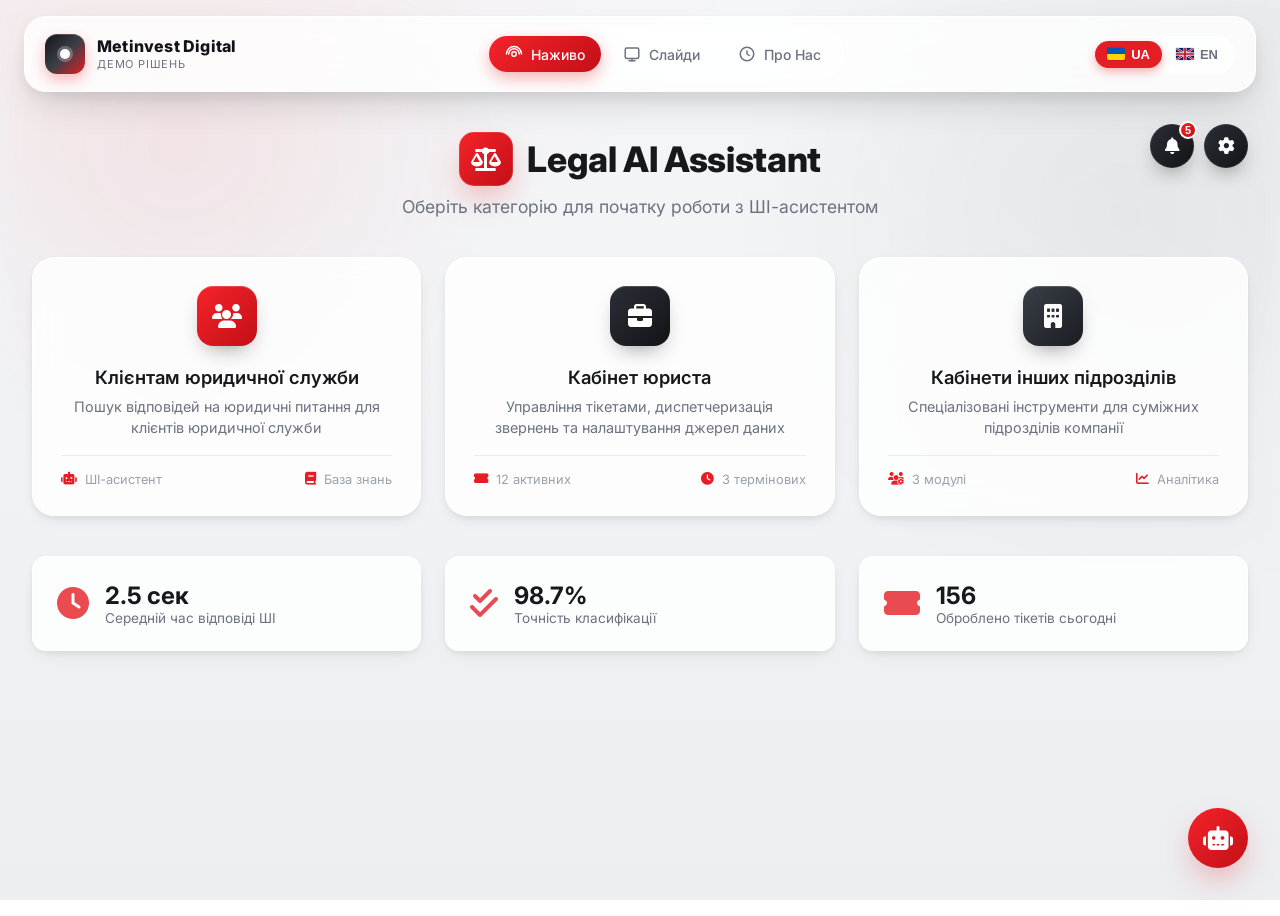
==== commit 75bba2ff: "Refine Legal AI Assistant top bar to match demo suite - Mark "Наживо" as the active (red) nav item, " ====
--- a/legal/index.html
+++ b/legal/index.html
@@ -84,8 +84,18 @@
         .md-flag-gb { background: #012169; overflow: hidden; }
         .md-flag-gb svg { width: 100%; height: 100%; display: block; }
 
-        /* Fold the app's existing action icons into the integrated bar */
-        .md-topbar .top-actions { position: static; top: auto; right: auto; z-index: auto; }
+        /* Action icons live below the bar, aligned with the "Назад" row */
+        .main-content { position: relative; }
+        .main-content > .top-actions { position: absolute; top: 2rem; right: 2rem; }
+
+        /* Profile is merged into the Settings modal: place the close button
+           inside the red profile header. */
+        #settingsModal .profile-dropdown-header { position: relative; }
+        #settingsModal .profile-dropdown-header .popup-close {
+            position: absolute; top: 0.9rem; right: 0.9rem;
+            background: rgba(255, 255, 255, 0.2); color: rgba(255, 255, 255, 0.9);
+        }
+        #settingsModal .profile-dropdown-header .popup-close:hover { background: rgba(255, 255, 255, 0.35); color: #fff; }
 
         @media (max-width: 980px) {
             .md-topbar { grid-template-columns: auto auto; gap: 12px; }
@@ -110,7 +120,7 @@
         </a>
 
         <nav class="md-nav">
-            <a class="md-nav-btn" href="../index.html">
+            <a class="md-nav-btn active" href="../index.html">
                 <svg viewBox="0 0 24 24" width="18" height="18" fill="none" stroke="currentColor" stroke-width="2" stroke-linecap="round" stroke-linejoin="round"><circle cx="12" cy="12" r="3"/><path d="M5 12a7 7 0 0 1 14 0"/><path d="M2 12a10 10 0 0 1 20 0"/></svg>
                 <span>Наживо</span>
             </a>
@@ -143,20 +153,6 @@
                     </span>EN
                 </button>
             </div>
-
-            <!-- App actions: Notifications, Settings, Profile -->
-            <div class="top-actions">
-                <button class="top-action notifications" id="notificationsBtn" title="Сповіщення">
-                    <i class="fas fa-bell"></i>
-                    <span class="badge">5</span>
-                </button>
-                <button class="top-action" id="settingsBtn" title="Налаштування">
-                    <i class="fas fa-cog"></i>
-                </button>
-                <button class="top-action user-profile" id="userProfile" title="Профіль">
-                    <i class="fas fa-user"></i>
-                </button>
-            </div>
         </div>
     </header>
 
@@ -223,43 +219,17 @@
                     </div>
     </div>
 
-    <div class="popup-modal profile-dropdown" id="profileDropdown" role="dialog" aria-modal="true">
-                    <div class="profile-dropdown-header">
-                        <button class="popup-close" data-close-popup title="Закрити"><i class="fas fa-times"></i></button>
-                        <div class="profile-avatar-large">
-                            <img src="https://ui-avatars.com/api/?name=Олена+Петренко&background=e31e24&color=fff&size=80" alt="User">
-                        </div>
-                        <div class="profile-details">
-                            <h4>Олена Петренко</h4>
-                            <p>olena.petrenko@company.ua</p>
-                            <span class="profile-badge"><i class="fas fa-shield-alt"></i> Юридичний відділ</span>
-                        </div>
-                    </div>
-                    <div class="profile-dropdown-menu">
-                        <a href="#" class="profile-menu-item" data-action="my-profile">
-                            <i class="fas fa-user"></i>
-                            <span>Мій профіль</span>
-                        </a>
-                        <a href="#" class="profile-menu-item" data-action="settings">
-                            <i class="fas fa-cog"></i>
-                            <span>Налаштування</span>
-                        </a>
-                        <a href="#" class="profile-menu-item" data-action="help">
-                            <i class="fas fa-question-circle"></i>
-                            <span>Довідка</span>
-                        </a>
-                        <div class="profile-menu-divider"></div>
-                        <a href="#" class="profile-menu-item logout" data-action="logout">
-                            <i class="fas fa-sign-out-alt"></i>
-                            <span>Вийти з системи</span>
-                        </a>
-                    </div>
-    </div>
-
     <div class="popup-modal settings-modal" id="settingsModal" role="dialog" aria-modal="true">
-        <div class="settings-modal-header">
-            <h4><i class="fas fa-cog"></i> Налаштування</h4>
+        <div class="profile-dropdown-header">
             <button class="popup-close" data-close-popup title="Закрити"><i class="fas fa-times"></i></button>
+            <div class="profile-avatar-large">
+                <img src="https://ui-avatars.com/api/?name=Олена+Петренко&background=e31e24&color=fff&size=80" alt="User">
+            </div>
+            <div class="profile-details">
+                <h4>Олена Петренко</h4>
+                <p>olena.petrenko@company.ua</p>
+                <span class="profile-badge"><i class="fas fa-shield-alt"></i> Юридичний відділ</span>
+            </div>
         </div>
         <div class="settings-modal-body">
             <div class="settings-row">
@@ -282,10 +252,35 @@
                 <label class="switch"><input type="checkbox" checked><span class="switch-slider"></span></label>
             </div>
         </div>
+        <div class="profile-dropdown-menu">
+            <a href="#" class="profile-menu-item" data-action="my-profile">
+                <i class="fas fa-user"></i>
+                <span>Мій профіль</span>
+            </a>
+            <a href="#" class="profile-menu-item" data-action="help">
+                <i class="fas fa-question-circle"></i>
+                <span>Довідка</span>
+            </a>
+            <div class="profile-menu-divider"></div>
+            <a href="#" class="profile-menu-item logout" data-action="logout">
+                <i class="fas fa-sign-out-alt"></i>
+                <span>Вийти з системи</span>
+            </a>
+        </div>
     </div>
 
     <!-- Main Content -->
     <main class="main-content">
+        <!-- App actions, aligned with the "Назад" row on the right -->
+        <div class="top-actions">
+            <button class="top-action notifications" id="notificationsBtn" title="Сповіщення">
+                <i class="fas fa-bell"></i>
+                <span class="badge">5</span>
+            </button>
+            <button class="top-action" id="settingsBtn" title="Налаштування та профіль">
+                <i class="fas fa-cog"></i>
+            </button>
+        </div>
         <!-- Home Screen - 3 Main Tiles -->
         <section id="homeScreen" class="screen active">
             <div class="welcome-section">
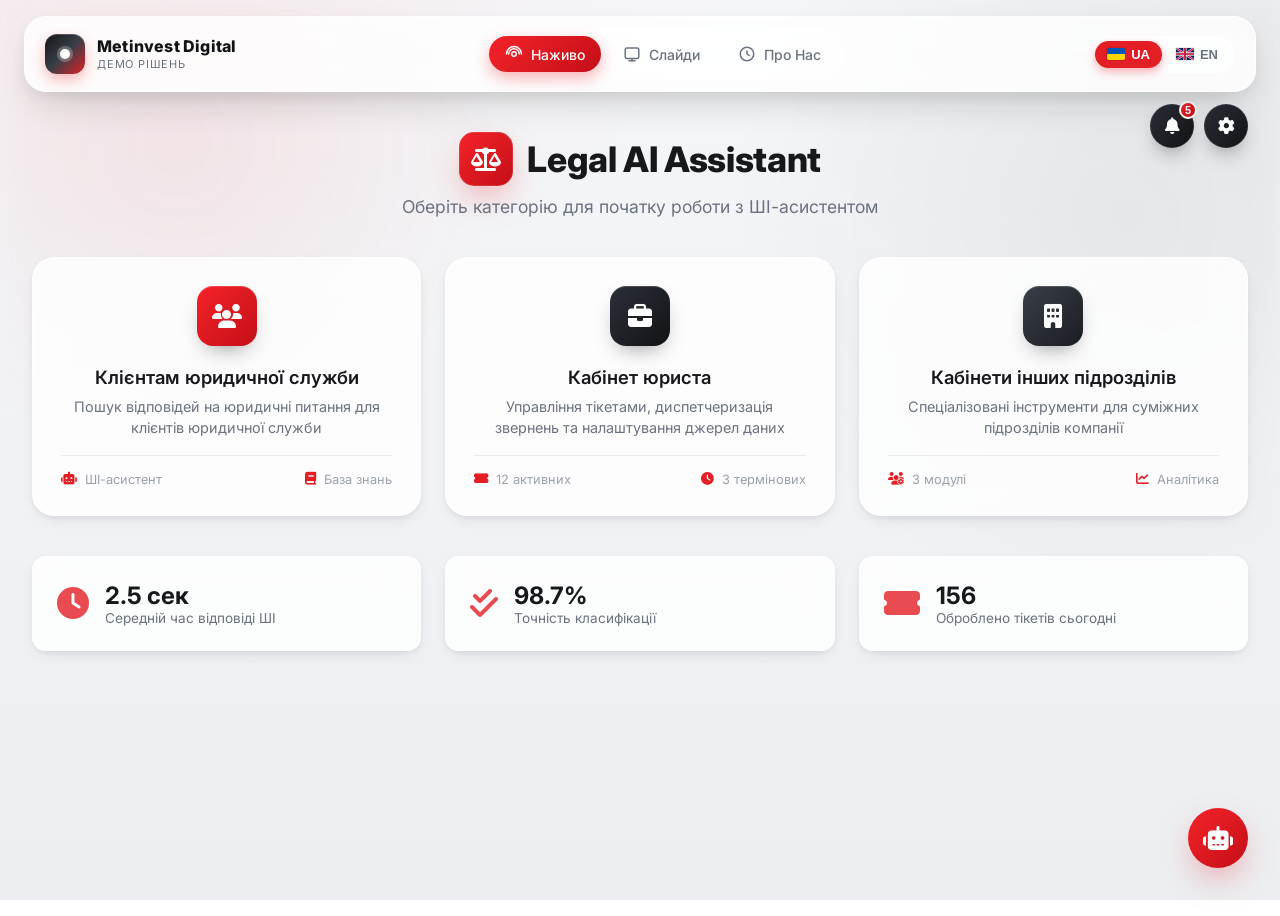
==== commit 34c3c759: "Move Legal app action icons into the right gutter The notifications/settings icons were absolutely p" ====
--- a/legal/index.html
+++ b/legal/index.html
@@ -84,9 +84,15 @@
         .md-flag-gb { background: #012169; overflow: hidden; }
         .md-flag-gb svg { width: 100%; height: 100%; display: block; }
 
-        /* Action icons live below the bar, aligned with the "Назад" row */
-        .main-content { position: relative; }
-        .main-content > .top-actions { position: absolute; top: 2rem; right: 2rem; }
+        /* Action icons float in the viewport's right gutter — in line with the
+           language selector and the chat button — so they never overlap the
+           in-screen controls (e.g. the "Додати джерело" button). */
+        .top-actions { position: fixed; top: 6.5rem; right: 2rem; }
+        @media (max-width: 980px) {
+            /* On narrow screens the gutter collapses and the bar grows taller;
+               stack the icons above the chat button instead. */
+            .top-actions { top: auto; bottom: 6rem; right: 1.25rem; }
+        }
 
         /* Profile is merged into the Settings modal: place the close button
            inside the red profile header. */
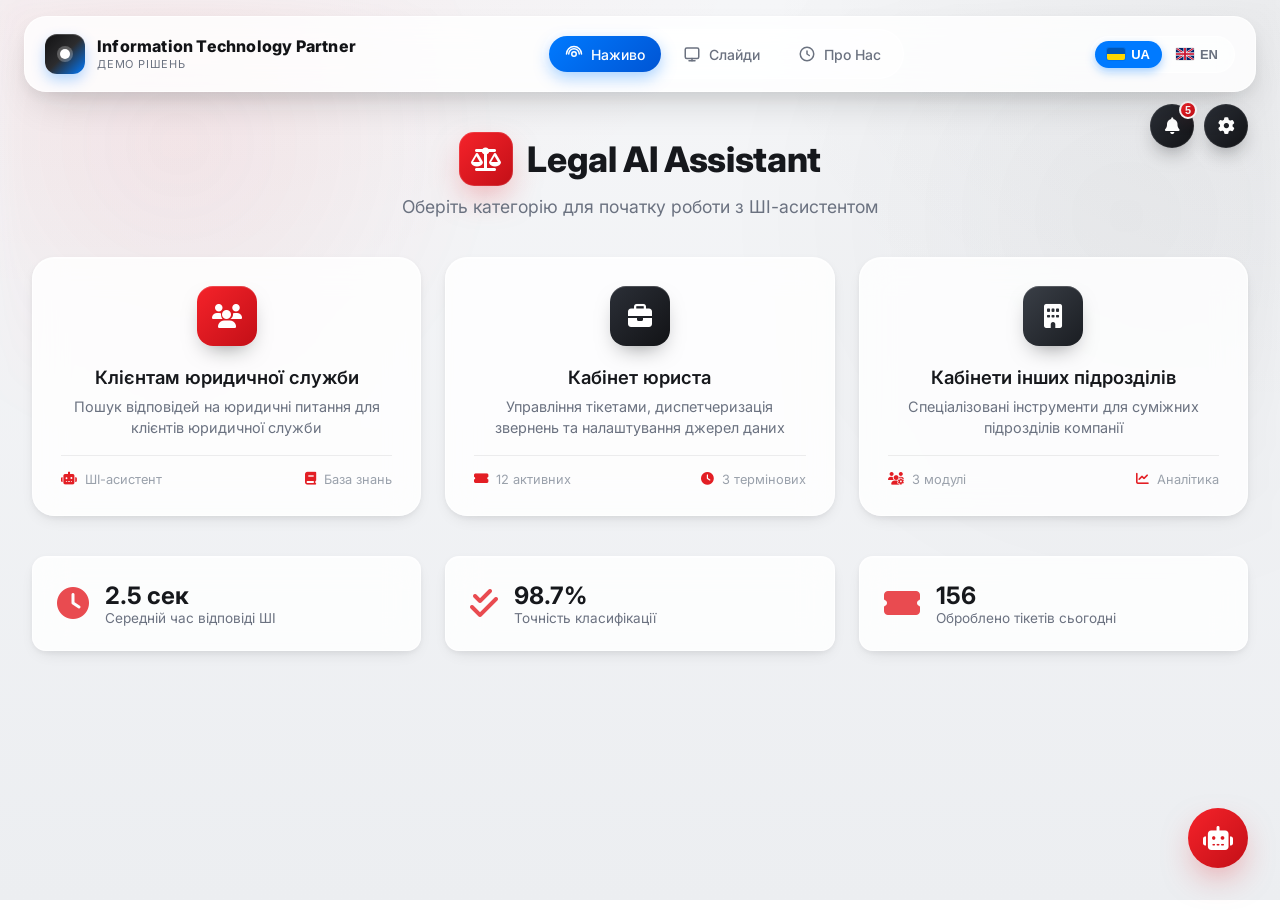
==== commit 27bc8f4c: "Default to itp theme, drop theme switcher, add English locale to legal app Theme: - itp is the defau" ====
--- a/legal/index.html
+++ b/legal/index.html
@@ -7,6 +7,7 @@
     <link rel="stylesheet" href="styles.css">
     <link href="https://fonts.googleapis.com/css2?family=Inter:wght@300;400;500;600;700&display=swap" rel="stylesheet">
     <link href="https://cdnjs.cloudflare.com/ajax/libs/font-awesome/6.4.0/css/all.min.css" rel="stylesheet">
+    <script src="../theme.js"></script>
     <style>
         /* Demo-site top menu bar — integrates the Legal AI Assistant into the
            Metinvest Digital demo suite. Scoped with the md- prefix so it never
@@ -111,6 +112,22 @@
             .md-topbar { margin: 12px; padding: 10px 12px; }
             .md-brand-text { display: none; }
         }
+
+        /* Suite-topbar accents for the mobile-OS-style "itp" theme
+           (set on <html> by ../theme.js). Only the shared chrome is themed —
+           the Legal app's own styles stay untouched. */
+        html[data-theme="itp"] .md-brand-mark {
+            background: linear-gradient(135deg, #111113 0%, #2c2c2e 50%, #007aff 100%);
+            box-shadow: 0 6px 14px rgba(0, 122, 255, 0.30), inset 0 1px 0 rgba(255, 255, 255, 0.2);
+        }
+        html[data-theme="itp"] .md-nav-btn.active {
+            background: linear-gradient(135deg, #007aff 0%, #0055d4 100%);
+            box-shadow: 0 6px 16px rgba(0, 122, 255, 0.35);
+        }
+        html[data-theme="itp"] .md-lang-btn.active {
+            background: #007aff;
+            box-shadow: 0 4px 10px rgba(0, 122, 255, 0.35);
+        }
     </style>
 </head>
 <body>
@@ -167,10 +184,10 @@
 
     <div class="popup-modal notifications-dropdown" id="notificationsDropdown" role="dialog" aria-modal="true">
                     <div class="dropdown-header">
-                        <h4>Сповіщення</h4>
+                        <h4 data-i18n="notif.title">Сповіщення</h4>
                         <div class="dropdown-header-actions">
-                            <a href="#" class="mark-all-read">Позначити всі як прочитані</a>
-                            <button class="popup-close" data-close-popup title="Закрити"><i class="fas fa-times"></i></button>
+                            <a href="#" class="mark-all-read" data-i18n="notif.markAll">Позначити всі як прочитані</a>
+                            <button class="popup-close" data-close-popup title="Закрити" data-i18n-title="btn.close"><i class="fas fa-times"></i></button>
                         </div>
                     </div>
                     <div class="notifications-list">
@@ -179,8 +196,8 @@
                                 <i class="fas fa-check-circle"></i>
                             </div>
                             <div class="notification-content">
-                                <p class="notification-text">Новий тікет від <strong>Іван Коваленко</strong> потребує розгляду</p>
-                                <span class="notification-time">10 хвилин тому</span>
+                                <p class="notification-text" data-i18n="notif.item1">Новий тікет від <strong>Іван Коваленко</strong> потребує розгляду</p>
+                                <span class="notification-time" data-i18n="notif.time1">10 хвилин тому</span>
                             </div>
                         </div>
                         <div class="notification-item unread" data-route="dispatcher">
@@ -188,8 +205,8 @@
                                 <i class="fas fa-robot"></i>
                             </div>
                             <div class="notification-content">
-                                <p class="notification-text">ШІ класифікував <strong>3 нових тікети</strong> до категорії "Трудові відносини"</p>
-                                <span class="notification-time">25 хвилин тому</span>
+                                <p class="notification-text" data-i18n="notif.item2">ШІ класифікував <strong>3 нових тікети</strong> до категорії "Трудові відносини"</p>
+                                <span class="notification-time" data-i18n="notif.time2">25 хвилин тому</span>
                             </div>
                         </div>
                         <div class="notification-item unread" data-route="ticket" data-ticket="TK-2026-0089">
@@ -197,8 +214,8 @@
                                 <i class="fas fa-exclamation-triangle"></i>
                             </div>
                             <div class="notification-content">
-                                <p class="notification-text">Термін відповіді на тікет <strong>#TK-2026-0089</strong> спливає через 2 години</p>
-                                <span class="notification-time">1 годину тому</span>
+                                <p class="notification-text" data-i18n="notif.item3">Термін відповіді на тікет <strong>#TK-2026-0089</strong> спливає через 2 години</p>
+                                <span class="notification-time" data-i18n="notif.time3">1 годину тому</span>
                             </div>
                         </div>
                         <div class="notification-item" data-route="tickets">
@@ -206,8 +223,8 @@
                                 <i class="fas fa-user-check"></i>
                             </div>
                             <div class="notification-content">
-                                <p class="notification-text">Комплаєнс-перевірка для <strong>ТОВ "АГРО-ПРО"</strong> завершена</p>
-                                <span class="notification-time">Вчора, 18:45</span>
+                                <p class="notification-text" data-i18n="notif.item4">Комплаєнс-перевірка для <strong>ТОВ "АГРО-ПРО"</strong> завершена</p>
+                                <span class="notification-time" data-i18n="notif.time4">Вчора, 18:45</span>
                             </div>
                         </div>
                         <div class="notification-item" data-route="data-sources">
@@ -215,62 +232,62 @@
                                 <i class="fas fa-database"></i>
                             </div>
                             <div class="notification-content">
-                                <p class="notification-text">Джерело даних <strong>"Реєстр судових рішень"</strong> оновлено</p>
-                                <span class="notification-time">Вчора, 14:20</span>
+                                <p class="notification-text" data-i18n="notif.item5">Джерело даних <strong>"Реєстр судових рішень"</strong> оновлено</p>
+                                <span class="notification-time" data-i18n="notif.time5">Вчора, 14:20</span>
                             </div>
                         </div>
                     </div>
                     <div class="dropdown-footer">
-                        <a href="#" id="viewAllNotifications">Переглянути всі сповіщення</a>
+                        <a href="#" id="viewAllNotifications" data-i18n="notif.viewAll">Переглянути всі сповіщення</a>
                     </div>
     </div>
 
     <div class="popup-modal settings-modal" id="settingsModal" role="dialog" aria-modal="true">
         <div class="profile-dropdown-header">
-            <button class="popup-close" data-close-popup title="Закрити"><i class="fas fa-times"></i></button>
+            <button class="popup-close" data-close-popup title="Закрити" data-i18n-title="btn.close"><i class="fas fa-times"></i></button>
             <div class="profile-avatar-large">
                 <img src="https://ui-avatars.com/api/?name=Олена+Петренко&background=e31e24&color=fff&size=80" alt="User">
             </div>
             <div class="profile-details">
-                <h4>Олена Петренко</h4>
+                <h4 data-i18n="profile.name">Олена Петренко</h4>
                 <p>olena.petrenko@company.ua</p>
-                <span class="profile-badge"><i class="fas fa-shield-alt"></i> Юридичний відділ</span>
+                <span class="profile-badge" data-i18n="profile.deptBadge"><i class="fas fa-shield-alt"></i> Юридичний відділ</span>
             </div>
         </div>
         <div class="settings-modal-body">
             <div class="settings-row">
-                <div class="settings-row-label"><i class="fas fa-moon"></i><span>Темна тема</span></div>
+                <div class="settings-row-label"><i class="fas fa-moon"></i><span data-i18n="settings.darkTheme">Темна тема</span></div>
                 <label class="switch"><input type="checkbox" id="themeSwitch"><span class="switch-slider"></span></label>
             </div>
             <div class="settings-row">
-                <div class="settings-row-label"><i class="fas fa-language"></i><span>Мова інтерфейсу</span></div>
+                <div class="settings-row-label"><i class="fas fa-language"></i><span data-i18n="settings.language">Мова інтерфейсу</span></div>
                 <div class="settings-seg">
                     <button class="seg active" data-lang="ua">UA</button>
                     <button class="seg" data-lang="en">EN</button>
                 </div>
             </div>
             <div class="settings-row">
-                <div class="settings-row-label"><i class="fas fa-envelope"></i><span>Сповіщення на пошту</span></div>
+                <div class="settings-row-label"><i class="fas fa-envelope"></i><span data-i18n="settings.emailNotif">Сповіщення на пошту</span></div>
                 <label class="switch"><input type="checkbox" checked><span class="switch-slider"></span></label>
             </div>
             <div class="settings-row">
-                <div class="settings-row-label"><i class="fas fa-shield-alt"></i><span>Двофакторна автентифікація</span></div>
+                <div class="settings-row-label"><i class="fas fa-shield-alt"></i><span data-i18n="settings.twoFactor">Двофакторна автентифікація</span></div>
                 <label class="switch"><input type="checkbox" checked><span class="switch-slider"></span></label>
             </div>
         </div>
         <div class="profile-dropdown-menu">
             <a href="#" class="profile-menu-item" data-action="my-profile">
                 <i class="fas fa-user"></i>
-                <span>Мій профіль</span>
+                <span data-i18n="profile.menuMyProfile">Мій профіль</span>
             </a>
             <a href="#" class="profile-menu-item" data-action="help">
                 <i class="fas fa-question-circle"></i>
-                <span>Довідка</span>
+                <span data-i18n="profile.menuHelp">Довідка</span>
             </a>
             <div class="profile-menu-divider"></div>
             <a href="#" class="profile-menu-item logout" data-action="logout">
                 <i class="fas fa-sign-out-alt"></i>
-                <span>Вийти з системи</span>
+                <span data-i18n="profile.menuLogout">Вийти з системи</span>
             </a>
         </div>
     </div>
@@ -279,11 +296,11 @@
     <main class="main-content">
         <!-- App actions, aligned with the "Назад" row on the right -->
         <div class="top-actions">
-            <button class="top-action notifications" id="notificationsBtn" title="Сповіщення">
+            <button class="top-action notifications" id="notificationsBtn" title="Сповіщення" data-i18n-title="notif.title">
                 <i class="fas fa-bell"></i>
                 <span class="badge">5</span>
             </button>
-            <button class="top-action" id="settingsBtn" title="Налаштування та профіль">
+            <button class="top-action" id="settingsBtn" title="Налаштування та профіль" data-i18n-title="settings.titleAttr">
                 <i class="fas fa-cog"></i>
             </button>
         </div>
@@ -294,55 +311,55 @@
                     <span class="home-brand-mark"><i class="fas fa-balance-scale"></i></span>
                     <h1>Legal AI Assistant</h1>
                 </div>
-                <p>Оберіть категорію для початку роботи з ШІ-асистентом</p>
+                <p data-i18n="home.subtitle">Оберіть категорію для початку роботи з ШІ-асистентом</p>
             </div>
 
             <div class="tiles-grid main-tiles">
                 <!-- Tile 1: Legal Service Clients -->
                 <div class="tile main-tile" data-tile="legal-clients">
-                    <button class="tile-favorite" data-favorite="legal-clients" title="Додати в обране">
+                    <button class="tile-favorite" data-favorite="legal-clients" title="Додати в обране" data-i18n-title="btn.addFavorite">
                         <i class="far fa-star"></i>
                     </button>
                     <div class="tile-icon tile-icon-large">
                         <i class="fas fa-users"></i>
                     </div>
-                    <h3>Клієнтам юридичної служби</h3>
-                    <p>Пошук відповідей на юридичні питання для клієнтів юридичної служби</p>
+                    <h3 data-i18n="home.tile1.title">Клієнтам юридичної служби</h3>
+                    <p data-i18n="home.tile1.desc">Пошук відповідей на юридичні питання для клієнтів юридичної служби</p>
                     <div class="tile-footer">
-                        <span class="tile-stat tile-stat-left"><i class="fas fa-robot"></i> ШІ-асистент</span>
-                        <span class="tile-stat tile-stat-right"><i class="fas fa-book"></i> База знань</span>
+                        <span class="tile-stat tile-stat-left" data-i18n="home.tile1.stat1"><i class="fas fa-robot"></i> ШІ-асистент</span>
+                        <span class="tile-stat tile-stat-right" data-i18n="home.tile1.stat2"><i class="fas fa-book"></i> База знань</span>
                     </div>
                 </div>
 
                 <!-- Tile 2: Lawyer Cabinet -->
                 <div class="tile main-tile" data-tile="lawyer-cabinet">
-                    <button class="tile-favorite" data-favorite="lawyer-cabinet" title="Додати в обране">
+                    <button class="tile-favorite" data-favorite="lawyer-cabinet" title="Додати в обране" data-i18n-title="btn.addFavorite">
                         <i class="far fa-star"></i>
                     </button>
                     <div class="tile-icon tile-icon-large" style="background: linear-gradient(135deg, #2b2f37 0%, #121316 100%);">
                         <i class="fas fa-briefcase"></i>
                     </div>
-                    <h3>Кабінет юриста</h3>
-                    <p>Управління тікетами, диспетчеризація звернень та налаштування джерел даних</p>
+                    <h3 data-i18n="home.tile2.title">Кабінет юриста</h3>
+                    <p data-i18n="home.tile2.desc">Управління тікетами, диспетчеризація звернень та налаштування джерел даних</p>
                     <div class="tile-footer">
-                        <span class="tile-stat tile-stat-left"><i class="fas fa-ticket-alt"></i> 12 активних</span>
-                        <span class="tile-stat tile-stat-right"><i class="fas fa-clock"></i> 3 термінових</span>
+                        <span class="tile-stat tile-stat-left" data-i18n="home.tile2.stat1"><i class="fas fa-ticket-alt"></i> 12 активних</span>
+                        <span class="tile-stat tile-stat-right" data-i18n="home.tile2.stat2"><i class="fas fa-clock"></i> 3 термінових</span>
                     </div>
                 </div>
 
                 <!-- Tile 3: Other Departments -->
                 <div class="tile main-tile" data-tile="other-departments">
-                    <button class="tile-favorite" data-favorite="other-departments" title="Додати в обране">
+                    <button class="tile-favorite" data-favorite="other-departments" title="Додати в обране" data-i18n-title="btn.addFavorite">
                         <i class="far fa-star"></i>
                     </button>
                     <div class="tile-icon tile-icon-large" style="background: linear-gradient(135deg, #3a3f47 0%, #1a1d22 100%);">
                         <i class="fas fa-building"></i>
                     </div>
-                    <h3>Кабінети інших підрозділів</h3>
-                    <p>Спеціалізовані інструменти для суміжних підрозділів компанії</p>
+                    <h3 data-i18n="home.tile3.title">Кабінети інших підрозділів</h3>
+                    <p data-i18n="home.tile3.desc">Спеціалізовані інструменти для суміжних підрозділів компанії</p>
                     <div class="tile-footer">
-                        <span class="tile-stat tile-stat-left"><i class="fas fa-users-cog"></i> 3 модулі</span>
-                        <span class="tile-stat tile-stat-right"><i class="fas fa-chart-line"></i> Аналітика</span>
+                        <span class="tile-stat tile-stat-left" data-i18n="home.tile3.stat1"><i class="fas fa-users-cog"></i> 3 модулі</span>
+                        <span class="tile-stat tile-stat-right" data-i18n="home.tile3.stat2"><i class="fas fa-chart-line"></i> Аналітика</span>
                     </div>
                 </div>
             </div>
@@ -351,22 +368,22 @@
                 <div class="stat-card">
                     <i class="fas fa-clock"></i>
                     <div class="stat-info">
-                        <span class="stat-value">2.5 сек</span>
-                        <span class="stat-label">Середній час відповіді ШІ</span>
+                        <span class="stat-value" data-i18n="home.stat1.value">2.5 сек</span>
+                        <span class="stat-label" data-i18n="home.stat1.label">Середній час відповіді ШІ</span>
                     </div>
                 </div>
                 <div class="stat-card">
                     <i class="fas fa-check-double"></i>
                     <div class="stat-info">
                         <span class="stat-value">98.7%</span>
-                        <span class="stat-label">Точність класифікації</span>
+                        <span class="stat-label" data-i18n="home.stat2.label">Точність класифікації</span>
                     </div>
                 </div>
                 <div class="stat-card">
                     <i class="fas fa-ticket-alt"></i>
                     <div class="stat-info">
                         <span class="stat-value">156</span>
-                        <span class="stat-label">Оброблено тікетів сьогодні</span>
+                        <span class="stat-label" data-i18n="home.stat3.label">Оброблено тікетів сьогодні</span>
                     </div>
                 </div>
             </div>
@@ -377,7 +394,7 @@
             <div class="screen-header">
                 <button class="back-btn" id="subTilesBackBtn">
                     <i class="fas fa-arrow-left"></i>
-                    <span>Назад</span>
+                    <span data-i18n="btn.back">Назад</span>
                 </button>
                 <h2 id="subTilesTitle"></h2>
             </div>
@@ -391,20 +408,20 @@
             <div class="screen-header">
                 <button class="back-btn" id="aiAgentBackBtn">
                     <i class="fas fa-arrow-left"></i>
-                    <span>Назад</span>
-                </button>
-                <h2><i class="fas fa-robot"></i> Поставити питання ШІ агенту</h2>
+                    <span data-i18n="btn.back">Назад</span>
+                </button>
+                <h2 data-i18n="screen.aiAgent.title"><i class="fas fa-robot"></i> Поставити питання ШІ агенту</h2>
             </div>
 
             <div class="ai-agent-container">
                 <div class="ai-prompt-section">
                     <div class="ai-prompt-header">
                         <i class="fas fa-comment-dots"></i>
-                        <span>Сформулюйте питання на яке має відповісти ШІ агент замість юридичної служби:</span>
+                        <span data-i18n="screen.aiAgent.prompt">Сформулюйте питання на яке має відповісти ШІ агент замість юридичної служби:</span>
                     </div>
                     <div class="search-box ai-search-box">
                         <i class="fas fa-search"></i>
-                        <input type="text" id="aiSearchInput" placeholder="Сформулюйте питання на яке має відповісти ШІ агент замість юридичної служби...">
+                        <input type="text" id="aiSearchInput" placeholder="Сформулюйте питання на яке має відповісти ШІ агент замість юридичної служби..." data-i18n-placeholder="screen.aiAgent.placeholder">
                         <button class="search-btn" id="aiSearchBtn">
                             <i class="fas fa-paper-plane"></i>
                         </button>
@@ -412,19 +429,19 @@
                 </div>
 
                 <div class="suggestions-section">
-                    <h4><i class="fas fa-lightbulb"></i> Приклади питань:</h4>
+                    <h4 data-i18n="screen.aiAgent.examplesTitle"><i class="fas fa-lightbulb"></i> Приклади питань:</h4>
                     <div class="suggestions-list">
                         <div class="suggestion-item" data-suggestion="salary-bank">
                             <i class="fas fa-university"></i>
-                            <span>Чи може працівник вільно обирати банк для отримання заробітної плати?</span>
+                            <span data-i18n="screen.aiAgent.example1">Чи може працівник вільно обирати банк для отримання заробітної плати?</span>
                         </div>
                         <div class="suggestion-item" data-suggestion="credit-card">
                             <i class="fas fa-credit-card"></i>
-                            <span>Чи має право банк примусово оформити кредитну картку до заробітної плати працівника?</span>
+                            <span data-i18n="screen.aiAgent.example2">Чи має право банк примусово оформити кредитну картку до заробітної плати працівника?</span>
                         </div>
                         <div class="suggestion-item" data-suggestion="bank-control">
                             <i class="fas fa-hand-holding-usd"></i>
-                            <span>Чи має банк право контролювати напрям використання грошових коштів клієнта?</span>
+                            <span data-i18n="screen.aiAgent.example3">Чи має банк право контролювати напрям використання грошових коштів клієнта?</span>
                         </div>
                     </div>
                 </div>
@@ -435,7 +452,7 @@
                             <i class="fas fa-robot"></i>
                         </div>
                         <div class="ai-answer-meta">
-                            <span class="ai-label">Відповідь ШІ-агента</span>
+                            <span class="ai-label" data-i18n="screen.aiAgent.answerLabel">Відповідь ШІ-агента</span>
                             <span class="ai-timestamp" id="aiTimestamp"></span>
                         </div>
                     </div>
@@ -444,18 +461,18 @@
                     </div>
                     <div class="ai-answer-footer">
                         <div class="feedback-buttons">
-                            <button class="feedback-btn like" title="Корисно">
+                            <button class="feedback-btn like" title="Корисно" data-i18n-title="btn.helpful">
                                 <i class="fas fa-thumbs-up"></i>
                             </button>
-                            <button class="feedback-btn dislike" title="Не корисно">
+                            <button class="feedback-btn dislike" title="Не корисно" data-i18n-title="btn.notHelpful">
                                 <i class="fas fa-thumbs-down"></i>
                             </button>
                         </div>
                         <div class="ai-answer-actions">
-                            <button class="btn-escalate" id="escalateToLawyerBtn">
+                            <button class="btn-escalate" id="escalateToLawyerBtn" data-i18n="btn.escalateToLawyer">
                                 <i class="fas fa-user-tie"></i> Направити запит юристу
                             </button>
-                            <button class="btn-secondary" id="newQuestionBtn">
+                            <button class="btn-secondary" id="newQuestionBtn" data-i18n="btn.newQuestion">
                                 <i class="fas fa-plus"></i> Нове питання
                             </button>
                         </div>
@@ -469,27 +486,27 @@
             <div class="screen-header">
                 <button class="back-btn" id="internalDocsBackBtn">
                     <i class="fas fa-arrow-left"></i>
-                    <span>Назад</span>
-                </button>
-                <h2><i class="fas fa-folder-open"></i> Пошук по внутрішніх документах. База локальних регламентуючих документів</h2>
+                    <span data-i18n="btn.back">Назад</span>
+                </button>
+                <h2 data-i18n="screen.internalDocs.title"><i class="fas fa-folder-open"></i> Пошук по внутрішніх документах. База локальних регламентуючих документів</h2>
             </div>
 
             <div class="search-section">
                 <div class="search-box">
                     <i class="fas fa-search"></i>
-                    <input type="text" id="docsSearchInput" placeholder="Робота в контексті документів підрозділу">
+                    <input type="text" id="docsSearchInput" placeholder="Робота в контексті документів підрозділу" data-i18n-placeholder="screen.internalDocs.placeholder">
                     <button class="search-btn" id="docsSearchBtn">
                         <i class="fas fa-paper-plane"></i>
                     </button>
                 </div>
                 <p class="search-hint">
-                    <span class="example-link" id="docsExampleLink">Наприклад: Які вимоги до документу з Бізнес-вимогами</span>
+                    <span class="example-link" id="docsExampleLink" data-i18n="screen.internalDocs.example">Наприклад: Які вимоги до документу з Бізнес-вимогами</span>
                 </p>
             </div>
 
             <div id="docsSearchResults" class="search-results" style="display: none;">
                 <div class="results-header">
-                    <h3><i class="fas fa-list-ul"></i> Результати пошуку</h3>
+                    <h3 data-i18n="screen.internalDocs.resultsTitle"><i class="fas fa-list-ul"></i> Результати пошуку</h3>
                     <span class="results-count" id="docsResultsCount"></span>
                 </div>
                 <div id="docsResultsContainer" class="results-container"></div>
@@ -501,25 +518,25 @@
             <div class="screen-header">
                 <button class="back-btn" id="knowledgeBaseBackBtn">
                     <i class="fas fa-arrow-left"></i>
-                    <span>Назад</span>
-                </button>
-                <h2><i class="fas fa-book"></i> Пошук по базі юридичних знань</h2>
+                    <span data-i18n="btn.back">Назад</span>
+                </button>
+                <h2 data-i18n="screen.knowledgeBase.title"><i class="fas fa-book"></i> Пошук по базі юридичних знань</h2>
             </div>
 
             <div class="faq-container">
                 <div class="faq-search">
                     <div class="search-box">
                         <i class="fas fa-search"></i>
-                        <input type="text" id="faqSearchInput" placeholder="Пошук у базі знань...">
+                        <input type="text" id="faqSearchInput" placeholder="Пошук у базі знань..." data-i18n-placeholder="screen.knowledgeBase.placeholder">
                     </div>
                 </div>
 
                 <div class="faq-categories">
-                    <button class="faq-category active" data-category="all">Всі</button>
-                    <button class="faq-category" data-category="labor">Трудове право</button>
-                    <button class="faq-category" data-category="contracts">Договори</button>
-                    <button class="faq-category" data-category="corporate">Корпоративне</button>
-                    <button class="faq-category" data-category="compliance">Комплаєнс</button>
+                    <button class="faq-category active" data-category="all" data-i18n="faq.cat.all">Всі</button>
+                    <button class="faq-category" data-category="labor" data-i18n="faq.cat.labor">Трудове право</button>
+                    <button class="faq-category" data-category="contracts" data-i18n="faq.cat.contracts">Договори</button>
+                    <button class="faq-category" data-category="corporate" data-i18n="faq.cat.corporate">Корпоративне</button>
+                    <button class="faq-category" data-category="compliance" data-i18n="faq.cat.compliance">Комплаєнс</button>
                 </div>
 
                 <div class="faq-list" id="faqList">
@@ -533,9 +550,9 @@
             <div class="screen-header">
                 <button class="back-btn" id="myTicketsBackBtn">
                     <i class="fas fa-arrow-left"></i>
-                    <span>Назад</span>
-                </button>
-                <h2><i class="fas fa-ticket-alt"></i> Мої тікети</h2>
+                    <span data-i18n="btn.back">Назад</span>
+                </button>
+                <h2 data-i18n="screen.myTickets.title"><i class="fas fa-ticket-alt"></i> Мої тікети</h2>
                 <div class="screen-header-spacer"></div>
             </div>
 
@@ -544,35 +561,35 @@
                     <div class="ticket-stat-icon all"><i class="fas fa-layer-group"></i></div>
                     <div class="ticket-stat-info">
                         <span class="ticket-stat-value">8</span>
-                        <span class="ticket-stat-label">Всього</span>
+                        <span class="ticket-stat-label" data-i18n="ticket.stat.all">Всього</span>
                     </div>
                 </div>
                 <div class="ticket-stat-card" data-filter="new">
                     <div class="ticket-stat-icon new"><i class="fas fa-inbox"></i></div>
                     <div class="ticket-stat-info">
                         <span class="ticket-stat-value">5</span>
-                        <span class="ticket-stat-label">Нових</span>
+                        <span class="ticket-stat-label" data-i18n="ticket.stat.new">Нових</span>
                     </div>
                 </div>
                 <div class="ticket-stat-card" data-filter="in-progress">
                     <div class="ticket-stat-icon progress"><i class="fas fa-spinner"></i></div>
                     <div class="ticket-stat-info">
                         <span class="ticket-stat-value">8</span>
-                        <span class="ticket-stat-label">В роботі</span>
+                        <span class="ticket-stat-label" data-i18n="ticket.stat.inProgress">В роботі</span>
                     </div>
                 </div>
                 <div class="ticket-stat-card" data-filter="waiting">
                     <div class="ticket-stat-icon waiting"><i class="fas fa-clock"></i></div>
                     <div class="ticket-stat-info">
                         <span class="ticket-stat-value">3</span>
-                        <span class="ticket-stat-label">Очікують</span>
+                        <span class="ticket-stat-label" data-i18n="ticket.stat.waiting">Очікують</span>
                     </div>
                 </div>
                 <div class="ticket-stat-card" data-filter="resolved">
                     <div class="ticket-stat-icon resolved"><i class="fas fa-check-circle"></i></div>
                     <div class="ticket-stat-info">
                         <span class="ticket-stat-value">24</span>
-                        <span class="ticket-stat-label">Вирішених</span>
+                        <span class="ticket-stat-label" data-i18n="ticket.stat.resolved">Вирішених</span>
                     </div>
                 </div>
             </div>
@@ -587,11 +604,11 @@
             <div class="screen-header">
                 <button class="back-btn" id="ticketDetailBackBtn">
                     <i class="fas fa-arrow-left"></i>
-                    <span>До списку тікетів</span>
+                    <span data-i18n="ticket.backToList">До списку тікетів</span>
                 </button>
                 <div class="ticket-actions">
-                    <button class="btn-secondary" id="assignTicketBtn"><i class="fas fa-user-plus"></i> Призначити</button>
-                    <button class="btn-primary" id="resolveTicketBtn"><i class="fas fa-check"></i> Вирішити</button>
+                    <button class="btn-secondary" id="assignTicketBtn" data-i18n="btn.assign"><i class="fas fa-user-plus"></i> Призначити</button>
+                    <button class="btn-primary" id="resolveTicketBtn" data-i18n="btn.resolve"><i class="fas fa-check"></i> Вирішити</button>
                 </div>
             </div>
 
@@ -604,11 +621,11 @@
                         <!-- Ticket content will be rendered here -->
                     </div>
                     <div class="ticket-reply-section">
-                        <h4>Відповісти на звернення</h4>
-                        <textarea id="ticketReplyInput" placeholder="Введіть вашу відповідь..."></textarea>
+                        <h4 data-i18n="ticket.replyTitle">Відповісти на звернення</h4>
+                        <textarea id="ticketReplyInput" placeholder="Введіть вашу відповідь..." data-i18n-placeholder="ticket.replyPlaceholder"></textarea>
                         <div class="reply-actions">
-                            <button class="btn-secondary"><i class="fas fa-paperclip"></i> Прикріпити файл</button>
-                            <button class="btn-primary" id="sendReplyBtn"><i class="fas fa-paper-plane"></i> Надіслати відповідь</button>
+                            <button class="btn-secondary" data-i18n="btn.attachFile"><i class="fas fa-paperclip"></i> Прикріпити файл</button>
+                            <button class="btn-primary" id="sendReplyBtn" data-i18n="btn.sendReply"><i class="fas fa-paper-plane"></i> Надіслати відповідь</button>
                         </div>
                     </div>
                 </div>
@@ -623,9 +640,9 @@
             <div class="screen-header">
                 <button class="back-btn" id="dispatcherBackBtn">
                     <i class="fas fa-arrow-left"></i>
-                    <span>Назад</span>
-                </button>
-                <h2><i class="fas fa-random"></i> Диспетчер тікетів</h2>
+                    <span data-i18n="btn.back">Назад</span>
+                </button>
+                <h2 data-i18n="screen.dispatcher.title"><i class="fas fa-random"></i> Диспетчер тікетів</h2>
             </div>
 
             <div class="ai-classification-banner">
@@ -633,12 +650,12 @@
                     <i class="fas fa-robot"></i>
                 </div>
                 <div class="ai-banner-content">
-                    <h4>Автоматична класифікація ШІ</h4>
-                    <p>Система автоматично аналізує та розподіляє вхідні звернення за категоріями</p>
+                    <h4 data-i18n="screen.dispatcher.bannerTitle">Автоматична класифікація ШІ</h4>
+                    <p data-i18n="screen.dispatcher.bannerDesc">Система автоматично аналізує та розподіляє вхідні звернення за категоріями</p>
                 </div>
                 <div class="ai-banner-stats">
-                    <span><i class="fas fa-check-circle"></i> 156 класифіковано сьогодні</span>
-                    <span><i class="fas fa-percentage"></i> 98.7% точність</span>
+                    <span data-i18n="screen.dispatcher.stat1"><i class="fas fa-check-circle"></i> 156 класифіковано сьогодні</span>
+                    <span data-i18n="screen.dispatcher.stat2"><i class="fas fa-percentage"></i> 98.7% точність</span>
                 </div>
             </div>
 
@@ -652,22 +669,22 @@
             <div class="screen-header">
                 <button class="back-btn" id="dataSourcesBackBtn">
                     <i class="fas fa-arrow-left"></i>
-                    <span>Назад</span>
-                </button>
-                <h2><i class="fas fa-database"></i> Джерела даних</h2>
-                <button class="btn-primary" id="addSourceBtn"><i class="fas fa-plus"></i> Додати джерело</button>
+                    <span data-i18n="btn.back">Назад</span>
+                </button>
+                <h2 data-i18n="screen.dataSources.title"><i class="fas fa-database"></i> Джерела даних</h2>
+                <button class="btn-primary" id="addSourceBtn" data-i18n="btn.addSource"><i class="fas fa-plus"></i> Додати джерело</button>
             </div>
 
             <div class="data-sources-container">
                 <div class="sources-section">
-                    <h3><i class="fas fa-building"></i> Внутрішні джерела</h3>
+                    <h3 data-i18n="screen.dataSources.internal"><i class="fas fa-building"></i> Внутрішні джерела</h3>
                     <div class="sources-list" id="internalSourcesList">
                         <!-- Internal sources will be rendered here -->
                     </div>
                 </div>
 
                 <div class="sources-section">
-                    <h3><i class="fas fa-globe"></i> Зовнішні джерела</h3>
+                    <h3 data-i18n="screen.dataSources.external"><i class="fas fa-globe"></i> Зовнішні джерела</h3>
                     <div class="sources-list" id="externalSourcesList">
                         <!-- External sources will be rendered here -->
                     </div>
@@ -680,9 +697,9 @@
             <div class="screen-header">
                 <button class="back-btn" id="hrDashboardBackBtn">
                     <i class="fas fa-arrow-left"></i>
-                    <span>Назад</span>
-                </button>
-                <h2><i class="fas fa-users"></i> HR та рекрутинг</h2>
+                    <span data-i18n="btn.back">Назад</span>
+                </button>
+                <h2 data-i18n="screen.hr.title"><i class="fas fa-users"></i> HR та рекрутинг</h2>
             </div>
 
             <div class="dashboard-container">
@@ -693,7 +710,7 @@
                         </div>
                         <div class="dashboard-stat-info">
                             <span class="dashboard-stat-value">1,247</span>
-                            <span class="dashboard-stat-label">Загальна кількість працівників</span>
+                            <span class="dashboard-stat-label" data-i18n="hr.stat.total">Загальна кількість працівників</span>
                         </div>
                     </div>
                     <div class="dashboard-stat-card">
@@ -702,7 +719,7 @@
                         </div>
                         <div class="dashboard-stat-info">
                             <span class="dashboard-stat-value">23</span>
-                            <span class="dashboard-stat-label">Нових цього місяця</span>
+                            <span class="dashboard-stat-label" data-i18n="hr.stat.newThisMonth">Нових цього місяця</span>
                         </div>
                     </div>
                     <div class="dashboard-stat-card">
@@ -711,7 +728,7 @@
                         </div>
                         <div class="dashboard-stat-info">
                             <span class="dashboard-stat-value">15</span>
-                            <span class="dashboard-stat-label">Відкритих вакансій</span>
+                            <span class="dashboard-stat-label" data-i18n="hr.stat.openVacancies">Відкритих вакансій</span>
                         </div>
                     </div>
                     <div class="dashboard-stat-card">
@@ -720,7 +737,7 @@
                         </div>
                         <div class="dashboard-stat-info">
                             <span class="dashboard-stat-value">5</span>
-                            <span class="dashboard-stat-label">Звільнень цього місяця</span>
+                            <span class="dashboard-stat-label" data-i18n="hr.stat.dismissals">Звільнень цього місяця</span>
                         </div>
                     </div>
                 </div>
@@ -728,36 +745,36 @@
                 <div class="dashboard-widgets">
                     <div class="widget">
                         <div class="widget-header">
-                            <h4><i class="fas fa-chart-pie"></i> Розподіл за підрозділами</h4>
+                            <h4 data-i18n="hr.deptChartTitle"><i class="fas fa-chart-pie"></i> Розподіл за підрозділами</h4>
                         </div>
                         <div class="widget-content" id="hrDepartmentChart">
                             <div class="department-item">
-                                <span class="dept-name">Юридичний відділ</span>
+                                <span class="dept-name" data-i18n="dept.legal">Юридичний відділ</span>
                                 <div class="dept-bar"><div class="dept-fill" style="width: 15%;"></div></div>
                                 <span class="dept-count">187</span>
                             </div>
                             <div class="department-item">
-                                <span class="dept-name">IT департамент</span>
+                                <span class="dept-name" data-i18n="dept.it">IT департамент</span>
                                 <div class="dept-bar"><div class="dept-fill" style="width: 22%;"></div></div>
                                 <span class="dept-count">274</span>
                             </div>
                             <div class="department-item">
-                                <span class="dept-name">Фінанси</span>
+                                <span class="dept-name" data-i18n="dept.finance">Фінанси</span>
                                 <div class="dept-bar"><div class="dept-fill" style="width: 12%;"></div></div>
                                 <span class="dept-count">150</span>
                             </div>
                             <div class="department-item">
-                                <span class="dept-name">HR</span>
+                                <span class="dept-name" data-i18n="dept.hr">HR</span>
                                 <div class="dept-bar"><div class="dept-fill" style="width: 8%;"></div></div>
                                 <span class="dept-count">100</span>
                             </div>
                             <div class="department-item">
-                                <span class="dept-name">Виробництво</span>
+                                <span class="dept-name" data-i18n="dept.production">Виробництво</span>
                                 <div class="dept-bar"><div class="dept-fill" style="width: 35%;"></div></div>
                                 <span class="dept-count">436</span>
                             </div>
                             <div class="department-item">
-                                <span class="dept-name">Інші</span>
+                                <span class="dept-name" data-i18n="dept.other">Інші</span>
                                 <div class="dept-bar"><div class="dept-fill" style="width: 8%;"></div></div>
                                 <span class="dept-count">100</span>
                             </div>
@@ -766,29 +783,29 @@
 
                     <div class="widget">
                         <div class="widget-header">
-                            <h4><i class="fas fa-clipboard-list"></i> Активні вакансії</h4>
+                            <h4 data-i18n="hr.vacanciesTitle"><i class="fas fa-clipboard-list"></i> Активні вакансії</h4>
                         </div>
                         <div class="widget-content">
                             <div class="vacancy-item">
                                 <div class="vacancy-info">
                                     <span class="vacancy-title">Senior Legal Counsel</span>
-                                    <span class="vacancy-dept">Юридичний відділ</span>
-                                </div>
-                                <span class="vacancy-applicants">12 кандидатів</span>
+                                    <span class="vacancy-dept" data-i18n="dept.legal">Юридичний відділ</span>
+                                </div>
+                                <span class="vacancy-applicants" data-i18n="hr.applicants12">12 кандидатів</span>
                             </div>
                             <div class="vacancy-item">
                                 <div class="vacancy-info">
                                     <span class="vacancy-title">Full Stack Developer</span>
-                                    <span class="vacancy-dept">IT департамент</span>
-                                </div>
-                                <span class="vacancy-applicants">28 кандидатів</span>
+                                    <span class="vacancy-dept" data-i18n="dept.it">IT департамент</span>
+                                </div>
+                                <span class="vacancy-applicants" data-i18n="hr.applicants28">28 кандидатів</span>
                             </div>
                             <div class="vacancy-item">
                                 <div class="vacancy-info">
                                     <span class="vacancy-title">Financial Analyst</span>
-                                    <span class="vacancy-dept">Фінанси</span>
-                                </div>
-                                <span class="vacancy-applicants">8 кандидатів</span>
+                                    <span class="vacancy-dept" data-i18n="dept.finance">Фінанси</span>
+                                </div>
+                                <span class="vacancy-applicants" data-i18n="hr.applicants8">8 кандидатів</span>
                             </div>
                         </div>
                     </div>
@@ -801,9 +818,9 @@
             <div class="screen-header">
                 <button class="back-btn" id="financeBackBtn">
                     <i class="fas fa-arrow-left"></i>
-                    <span>Назад</span>
-                </button>
-                <h2><i class="fas fa-chart-line"></i> Фінанси</h2>
+                    <span data-i18n="btn.back">Назад</span>
+                </button>
+                <h2 data-i18n="screen.finance.title"><i class="fas fa-chart-line"></i> Фінанси</h2>
             </div>
 
             <div class="dashboard-container">
@@ -814,7 +831,7 @@
                         </div>
                         <div class="dashboard-stat-info">
                             <span class="dashboard-stat-value">₴ 45.2M</span>
-                            <span class="dashboard-stat-label">Дохід за місяць</span>
+                            <span class="dashboard-stat-label" data-i18n="finance.stat.income">Дохід за місяць</span>
                         </div>
                     </div>
                     <div class="dashboard-stat-card">
@@ -823,7 +840,7 @@
                         </div>
                         <div class="dashboard-stat-info">
                             <span class="dashboard-stat-value">₴ 32.8M</span>
-                            <span class="dashboard-stat-label">Витрати за місяць</span>
+                            <span class="dashboard-stat-label" data-i18n="finance.stat.expenses">Витрати за місяць</span>
                         </div>
                     </div>
                     <div class="dashboard-stat-card">
@@ -832,7 +849,7 @@
                         </div>
                         <div class="dashboard-stat-info">
                             <span class="dashboard-stat-value">₴ 12.4M</span>
-                            <span class="dashboard-stat-label">Чистий прибуток</span>
+                            <span class="dashboard-stat-label" data-i18n="finance.stat.profit">Чистий прибуток</span>
                         </div>
                     </div>
                     <div class="dashboard-stat-card">
@@ -841,7 +858,7 @@
                         </div>
                         <div class="dashboard-stat-info">
                             <span class="dashboard-stat-value">156</span>
-                            <span class="dashboard-stat-label">Рахунків до оплати</span>
+                            <span class="dashboard-stat-label" data-i18n="finance.stat.invoices">Рахунків до оплати</span>
                         </div>
                     </div>
                 </div>
@@ -849,47 +866,47 @@
                 <div class="dashboard-widgets">
                     <div class="widget wide">
                         <div class="widget-header">
-                            <h4><i class="fas fa-file-invoice"></i> Останні транзакції</h4>
+                            <h4 data-i18n="finance.transactionsTitle"><i class="fas fa-file-invoice"></i> Останні транзакції</h4>
                         </div>
                         <div class="widget-content">
                             <table class="finance-table">
                                 <thead>
                                     <tr>
-                                        <th>Дата</th>
-                                        <th>Опис</th>
-                                        <th>Контрагент</th>
-                                        <th>Сума</th>
-                                        <th>Статус</th>
+                                        <th data-i18n="finance.col.date">Дата</th>
+                                        <th data-i18n="finance.col.description">Опис</th>
+                                        <th data-i18n="finance.col.counterparty">Контрагент</th>
+                                        <th data-i18n="finance.col.amount">Сума</th>
+                                        <th data-i18n="finance.col.status">Статус</th>
                                     </tr>
                                 </thead>
                                 <tbody>
                                     <tr>
                                         <td>03.02.2026</td>
-                                        <td>Оплата за послуги</td>
-                                        <td>ТОВ "Консалт Груп"</td>
+                                        <td data-i18n="finance.tx1.desc">Оплата за послуги</td>
+                                        <td data-i18n="finance.tx1.party">ТОВ "Консалт Груп"</td>
                                         <td class="amount negative">-₴ 125,000</td>
-                                        <td><span class="status-badge success">Сплачено</span></td>
+                                        <td><span class="status-badge success" data-i18n="finance.status.paid">Сплачено</span></td>
                                     </tr>
                                     <tr>
                                         <td>02.02.2026</td>
-                                        <td>Надходження за договором</td>
-                                        <td>АТ "Укрбуд"</td>
+                                        <td data-i18n="finance.tx2.desc">Надходження за договором</td>
+                                        <td data-i18n="finance.tx2.party">АТ "Укрбуд"</td>
                                         <td class="amount positive">+₴ 450,000</td>
-                                        <td><span class="status-badge success">Отримано</span></td>
+                                        <td><span class="status-badge success" data-i18n="finance.status.received">Отримано</span></td>
                                     </tr>
                                     <tr>
                                         <td>01.02.2026</td>
-                                        <td>Орендна плата</td>
-                                        <td>ТОВ "Бізнес Центр"</td>
+                                        <td data-i18n="finance.tx3.desc">Орендна плата</td>
+                                        <td data-i18n="finance.tx3.party">ТОВ "Бізнес Центр"</td>
                                         <td class="amount negative">-₴ 85,000</td>
-                                        <td><span class="status-badge warning">Очікує</span></td>
+                                        <td><span class="status-badge warning" data-i18n="finance.status.pending">Очікує</span></td>
                                     </tr>
                                     <tr>
                                         <td>31.01.2026</td>
-                                        <td>Заробітна плата</td>
-                                        <td>Працівники</td>
+                                        <td data-i18n="finance.tx4.desc">Заробітна плата</td>
+                                        <td data-i18n="finance.tx4.party">Працівники</td>
                                         <td class="amount negative">-₴ 2,450,000</td>
-                                        <td><span class="status-badge success">Сплачено</span></td>
+                                        <td><span class="status-badge success" data-i18n="finance.status.paid">Сплачено</span></td>
                                     </tr>
                                 </tbody>
                             </table>
@@ -904,9 +921,9 @@
             <div class="screen-header">
                 <button class="back-btn" id="procurementBackBtn">
                     <i class="fas fa-arrow-left"></i>
-                    <span>Назад</span>
-                </button>
-                <h2><i class="fas fa-shopping-cart"></i> Закупівлі</h2>
+                    <span data-i18n="btn.back">Назад</span>
+                </button>
+                <h2 data-i18n="screen.procurement.title"><i class="fas fa-shopping-cart"></i> Закупівлі</h2>
             </div>
 
             <div class="dashboard-container">
@@ -917,7 +934,7 @@
                         </div>
                         <div class="dashboard-stat-info">
                             <span class="dashboard-stat-value">34</span>
-                            <span class="dashboard-stat-label">Активних тендерів</span>
+                            <span class="dashboard-stat-label" data-i18n="procurement.stat.activeTenders">Активних тендерів</span>
                         </div>
                     </div>
                     <div class="dashboard-stat-card">
@@ -926,7 +943,7 @@
                         </div>
                         <div class="dashboard-stat-info">
                             <span class="dashboard-stat-value">156</span>
-                            <span class="dashboard-stat-label">Постачальників</span>
+                            <span class="dashboard-stat-label" data-i18n="procurement.stat.suppliers">Постачальників</span>
                         </div>
                     </div>
                     <div class="dashboard-stat-card">
@@ -935,7 +952,7 @@
                         </div>
                         <div class="dashboard-stat-info">
                             <span class="dashboard-stat-value">12</span>
-                            <span class="dashboard-stat-label">Очікують погодження</span>
+                            <span class="dashboard-stat-label" data-i18n="procurement.stat.awaitingApproval">Очікують погодження</span>
                         </div>
                     </div>
                     <div class="dashboard-stat-card">
@@ -944,7 +961,7 @@
                         </div>
                         <div class="dashboard-stat-info">
                             <span class="dashboard-stat-value">8</span>
-                            <span class="dashboard-stat-label">Очікують поставки</span>
+                            <span class="dashboard-stat-label" data-i18n="procurement.stat.awaitingDelivery">Очікують поставки</span>
                         </div>
                     </div>
                 </div>
@@ -952,27 +969,27 @@
                 <div class="dashboard-widgets">
                     <div class="widget">
                         <div class="widget-header">
-                            <h4><i class="fas fa-gavel"></i> Активні тендери</h4>
+                            <h4 data-i18n="procurement.tendersTitle"><i class="fas fa-gavel"></i> Активні тендери</h4>
                         </div>
                         <div class="widget-content">
                             <div class="tender-item">
                                 <div class="tender-info">
-                                    <span class="tender-title">Закупівля IT обладнання</span>
-                                    <span class="tender-deadline">До 15.02.2026</span>
+                                    <span class="tender-title" data-i18n="procurement.tender1.title">Закупівля IT обладнання</span>
+                                    <span class="tender-deadline" data-i18n="procurement.tender1.deadline">До 15.02.2026</span>
                                 </div>
                                 <span class="tender-budget">₴ 2.5M</span>
                             </div>
                             <div class="tender-item">
                                 <div class="tender-info">
-                                    <span class="tender-title">Канцелярські товари на 2026</span>
-                                    <span class="tender-deadline">До 20.02.2026</span>
+                                    <span class="tender-title" data-i18n="procurement.tender2.title">Канцелярські товари на 2026</span>
+                                    <span class="tender-deadline" data-i18n="procurement.tender2.deadline">До 20.02.2026</span>
                                 </div>
                                 <span class="tender-budget">₴ 350K</span>
                             </div>
                             <div class="tender-item">
                                 <div class="tender-info">
-                                    <span class="tender-title">Послуги з охорони</span>
-                                    <span class="tender-deadline">До 28.02.2026</span>
+                                    <span class="tender-title" data-i18n="procurement.tender3.title">Послуги з охорони</span>
+                                    <span class="tender-deadline" data-i18n="procurement.tender3.deadline">До 28.02.2026</span>
                                 </div>
                                 <span class="tender-budget">₴ 1.2M</span>
                             </div>
@@ -981,13 +998,13 @@
 
                     <div class="widget">
                         <div class="widget-header">
-                            <h4><i class="fas fa-users"></i> Топ постачальники</h4>
+                            <h4 data-i18n="procurement.suppliersTitle"><i class="fas fa-users"></i> Топ постачальники</h4>
                         </div>
                         <div class="widget-content">
                             <div class="supplier-item">
                                 <div class="supplier-info">
-                                    <span class="supplier-name">ТОВ "СФЕРА-М"</span>
-                                    <span class="supplier-category">Засоби захисту</span>
+                                    <span class="supplier-name" data-i18n="procurement.supplier1.name">ТОВ "СФЕРА-М"</span>
+                                    <span class="supplier-category" data-i18n="procurement.supplier1.category">Засоби захисту</span>
                                 </div>
                                 <div class="supplier-rating">
                                     <i class="fas fa-star"></i>
@@ -996,8 +1013,8 @@
                             </div>
                             <div class="supplier-item">
                                 <div class="supplier-info">
-                                    <span class="supplier-name">АТ "ТехноПостач"</span>
-                                    <span class="supplier-category">IT обладнання</span>
+                                    <span class="supplier-name" data-i18n="procurement.supplier2.name">АТ "ТехноПостач"</span>
+                                    <span class="supplier-category" data-i18n="procurement.supplier2.category">IT обладнання</span>
                                 </div>
                                 <div class="supplier-rating">
                                     <i class="fas fa-star"></i>
@@ -1006,8 +1023,8 @@
                             </div>
                             <div class="supplier-item">
                                 <div class="supplier-info">
-                                    <span class="supplier-name">ТОВ "Офіс-Сервіс"</span>
-                                    <span class="supplier-category">Канцелярія</span>
+                                    <span class="supplier-name" data-i18n="procurement.supplier3.name">ТОВ "Офіс-Сервіс"</span>
+                                    <span class="supplier-category" data-i18n="procurement.supplier3.category">Канцелярія</span>
                                 </div>
                                 <div class="supplier-rating">
                                     <i class="fas fa-star"></i>
@@ -1025,7 +1042,7 @@
             <div class="screen-header">
                 <button class="back-btn" id="docBackBtn">
                     <i class="fas fa-arrow-left"></i>
-                    <span>До результатів</span>
+                    <span data-i18n="doc.backToResults">До результатів</span>
                 </button>
                 <div class="doc-actions">
                     <button class="action-btn"><i class="fas fa-bookmark"></i></button>
@@ -1044,7 +1061,7 @@
                 <div class="doc-footer">
                     <a href="#" class="source-link" id="sourceLink">
                         <i class="fas fa-external-link-alt"></i>
-                        <span>Перейти до джерела</span>
+                        <span data-i18n="doc.goToSource">Перейти до джерела</span>
                     </a>
                 </div>
             </div>
@@ -1053,7 +1070,7 @@
         <!-- Favorites Screen -->
         <section id="favoritesScreen" class="screen">
             <div class="screen-header">
-                <h2><i class="fas fa-star"></i> Обране</h2>
+                <h2 data-i18n="screen.favorites.title"><i class="fas fa-star"></i> Обране</h2>
             </div>
             <div class="favorites-content">
                 <div id="favoritesGrid" class="tiles-grid favorites-grid"></div>
@@ -1061,9 +1078,9 @@
                     <div class="empty-icon">
                         <i class="far fa-star"></i>
                     </div>
-                    <h3>Немає обраних розділів</h3>
-                    <p>Додайте розділи в обране, натиснувши на зірочку на головній сторінці</p>
-                    <button class="btn-primary" id="goToHomeBtn">
+                    <h3 data-i18n="favorites.emptyTitle">Немає обраних розділів</h3>
+                    <p data-i18n="favorites.emptyDesc">Додайте розділи в обране, натиснувши на зірочку на головній сторінці</p>
+                    <button class="btn-primary" id="goToHomeBtn" data-i18n="btn.goToHome">
                         <i class="fas fa-home"></i>
                         <span>Перейти на головну</span>
                     </button>
@@ -1074,19 +1091,19 @@
         <!-- History Screen -->
         <section id="historyScreen" class="screen">
             <div class="screen-header">
-                <h2><i class="fas fa-history"></i> Історія активності</h2>
+                <h2 data-i18n="screen.history.title"><i class="fas fa-history"></i> Історія активності</h2>
             </div>
             <div class="history-timeline">
                 <div class="timeline-section">
-                    <div class="timeline-date">Сьогодні, 3 лютого 2026</div>
+                    <div class="timeline-date" data-i18n="history.date1">Сьогодні, 3 лютого 2026</div>
                     <div class="timeline-items">
                         <div class="timeline-item">
                             <div class="timeline-icon search">
                                 <i class="fas fa-robot"></i>
                             </div>
                             <div class="timeline-content">
-                                <h4>Запит до ШІ: "Чи може працівник обирати банк для зарплати"</h4>
-                                <p>Поставити питання ШІ агенту • Отримано відповідь</p>
+                                <h4 data-i18n="history.item1.title">Запит до ШІ: "Чи може працівник обирати банк для зарплати"</h4>
+                                <p data-i18n="history.item1.meta">Поставити питання ШІ агенту • Отримано відповідь</p>
                                 <span class="timeline-time">10:34</span>
                             </div>
                         </div>
@@ -1095,8 +1112,8 @@
                                 <i class="fas fa-ticket-alt"></i>
                             </div>
                             <div class="timeline-content">
-                                <h4>Відповідь на тікет #TK-2026-0087</h4>
-                                <p>Мої тікети • Трудові відносини</p>
+                                <h4 data-i18n="history.item2.title">Відповідь на тікет #TK-2026-0087</h4>
+                                <p data-i18n="history.item2.meta">Мої тікети • Трудові відносини</p>
                                 <span class="timeline-time">09:48</span>
                             </div>
                         </div>
@@ -1113,18 +1130,18 @@
                         <div class="profile-card-avatar">
                             <img src="https://ui-avatars.com/api/?name=Олена+Петренко&background=e31e24&color=fff&size=120" alt="User">
                         </div>
-                        <h3>Олена Петренко</h3>
-                        <p class="profile-card-role">Старший юрисконсульт</p>
-                        <p class="profile-card-dept"><i class="fas fa-building"></i> Юридичний відділ</p>
+                        <h3 data-i18n="profile.name">Олена Петренко</h3>
+                        <p class="profile-card-role" data-i18n="profile.role">Старший юрисконсульт</p>
+                        <p class="profile-card-dept" data-i18n="profile.deptCard"><i class="fas fa-building"></i> Юридичний відділ</p>
                     </div>
                     <div class="profile-nav">
-                        <a href="#" class="profile-nav-item active" data-section="personal">
+                        <a href="#" class="profile-nav-item active" data-section="personal" data-i18n="profile.nav.personal">
                             <i class="fas fa-user"></i> Особисті дані
                         </a>
-                        <a href="#" class="profile-nav-item" data-section="security">
+                        <a href="#" class="profile-nav-item" data-section="security" data-i18n="profile.nav.security">
                             <i class="fas fa-lock"></i> Безпека
                         </a>
-                        <a href="#" class="profile-nav-item" data-section="preferences">
+                        <a href="#" class="profile-nav-item" data-section="preferences" data-i18n="profile.nav.preferences">
                             <i class="fas fa-sliders-h"></i> Налаштування
                         </a>
                     </div>
@@ -1132,17 +1149,17 @@
                 <div class="profile-main">
                     <div class="profile-section" id="personalSection">
                         <div class="section-header">
-                            <h2>Особисті дані</h2>
+                            <h2 data-i18n="profile.personalTitle">Особисті дані</h2>
                         </div>
                         <div class="profile-form">
                             <div class="form-row">
                                 <div class="form-group">
-                                    <label>Прізвище</label>
-                                    <input type="text" value="Петренко" readonly>
+                                    <label data-i18n="profile.field.lastName">Прізвище</label>
+                                    <input type="text" value="Петренко" data-i18n-value="profile.value.lastName" readonly>
                                 </div>
                                 <div class="form-group">
-                                    <label>Ім'я</label>
-                                    <input type="text" value="Олена" readonly>
+                                    <label data-i18n="profile.field.firstName">Ім'я</label>
+                                    <input type="text" value="Олена" data-i18n-value="profile.value.firstName" readonly>
                                 </div>
                             </div>
                             <div class="form-row">
@@ -1151,7 +1168,7 @@
                                     <input type="email" value="olena.petrenko@company.ua" readonly>
                                 </div>
                                 <div class="form-group">
-                                    <label>Телефон</label>
+                                    <label data-i18n="profile.field.phone">Телефон</label>
                                     <input type="tel" value="+380 67 123 45 67" readonly>
                                 </div>
                             </div>
@@ -1159,35 +1176,35 @@
                     </div>
                     <div class="profile-section" id="securitySection" style="display: none;">
                         <div class="section-header">
-                            <h2>Безпека</h2>
+                            <h2 data-i18n="profile.securityTitle">Безпека</h2>
                         </div>
                         <div class="security-options">
                             <div class="security-item">
                                 <div class="security-info">
-                                    <h4><i class="fas fa-key"></i> Пароль</h4>
-                                    <p>Останнє оновлення: 15 грудня 2025</p>
-                                </div>
-                                <button class="btn-secondary">Змінити пароль</button>
+                                    <h4 data-i18n="profile.passwordTitle"><i class="fas fa-key"></i> Пароль</h4>
+                                    <p data-i18n="profile.passwordUpdated">Останнє оновлення: 15 грудня 2025</p>
+                                </div>
+                                <button class="btn-secondary" data-i18n="btn.changePassword">Змінити пароль</button>
                             </div>
                         </div>
                     </div>
                     <div class="profile-section" id="preferencesSection" style="display: none;">
                         <div class="section-header">
-                            <h2>Налаштування</h2>
+                            <h2 data-i18n="profile.preferencesTitle">Налаштування</h2>
                         </div>
                         <div class="preferences-options">
                             <div class="preference-group">
-                                <h4>Тема оформлення</h4>
+                                <h4 data-i18n="profile.themeTitle">Тема оформлення</h4>
                                 <div class="theme-options">
                                     <label class="theme-option active">
                                         <input type="radio" name="theme" value="light" checked>
                                         <span class="theme-preview light"></span>
-                                        <span>Світла</span>
+                                        <span data-i18n="profile.themeLight">Світла</span>
                                     </label>
                                     <label class="theme-option">
                                         <input type="radio" name="theme" value="dark">
                                         <span class="theme-preview dark"></span>
-                                        <span>Темна</span>
+                                        <span data-i18n="profile.themeDark">Темна</span>
                                     </label>
                                 </div>
                             </div>
@@ -1207,7 +1224,7 @@
             <div class="chat-header">
                 <div class="chat-title">
                     <i class="fas fa-robot"></i>
-                    <span>AI Асистент</span>
+                    <span data-i18n="chat.title">AI Асистент</span>
                 </div>
                 <button class="chat-close" id="chatClose">
                     <i class="fas fa-times"></i>
@@ -1216,13 +1233,13 @@
             <div class="chat-messages" id="chatMessages">
                 <div class="message bot">
                     <div class="message-avatar"><i class="fas fa-robot"></i></div>
-                    <div class="message-content">
+                    <div class="message-content" data-i18n="chat.greeting">
                         Вітаю! Я ваш AI асистент. Чим можу допомогти?
                     </div>
                 </div>
             </div>
             <div class="chat-input">
-                <input type="text" placeholder="Введіть повідомлення..." id="chatInput">
+                <input type="text" placeholder="Введіть повідомлення..." id="chatInput" data-i18n-placeholder="chat.placeholder">
                 <button id="chatSend"><i class="fas fa-paper-plane"></i></button>
             </div>
         </div>
@@ -1232,29 +1249,29 @@
     <div class="modal" id="addSourceModal">
         <div class="modal-content">
             <div class="modal-header">
-                <h3>Додати джерело даних</h3>
+                <h3 data-i18n="modal.addSource.title">Додати джерело даних</h3>
                 <button class="modal-close" id="closeAddSourceModal">&times;</button>
             </div>
             <div class="modal-body">
                 <div class="form-group">
-                    <label>Назва джерела</label>
-                    <input type="text" id="sourceNameInput" placeholder="Введіть назву...">
+                    <label data-i18n="modal.addSource.nameLabel">Назва джерела</label>
+                    <input type="text" id="sourceNameInput" placeholder="Введіть назву..." data-i18n-placeholder="modal.addSource.namePlaceholder">
                 </div>
                 <div class="form-group">
-                    <label>Тип джерела</label>
+                    <label data-i18n="modal.addSource.typeLabel">Тип джерела</label>
                     <select id="sourceTypeSelect">
-                        <option value="internal">Внутрішнє</option>
-                        <option value="external">Зовнішнє</option>
+                        <option value="internal" data-i18n="modal.addSource.typeInternal">Внутрішнє</option>
+                        <option value="external" data-i18n="modal.addSource.typeExternal">Зовнішнє</option>
                     </select>
                 </div>
                 <div class="form-group">
-                    <label>URL або шлях</label>
-                    <input type="text" id="sourceUrlInput" placeholder="https:// або //sharepoint/...">
+                    <label data-i18n="modal.addSource.urlLabel">URL або шлях</label>
+                    <input type="text" id="sourceUrlInput" placeholder="https:// або //sharepoint/..." data-i18n-placeholder="modal.addSource.urlPlaceholder">
                 </div>
             </div>
             <div class="modal-footer">
-                <button class="btn-secondary" id="cancelAddSource">Скасувати</button>
-                <button class="btn-primary" id="confirmAddSource">Додати</button>
+                <button class="btn-secondary" id="cancelAddSource" data-i18n="btn.cancel">Скасувати</button>
+                <button class="btn-primary" id="confirmAddSource" data-i18n="btn.add">Додати</button>
             </div>
         </div>
     </div>
@@ -1263,23 +1280,13 @@
     <div class="loading-overlay" id="loadingOverlay">
         <div class="loading-spinner">
             <div class="spinner"></div>
-            <p>Аналізуємо запит...</p>
+            <p data-i18n="loading.analyzing">Аналізуємо запит...</p>
         </div>
     </div>
 
+    <script src="ui-i18n.js"></script>
+    <script src="content.en.js"></script>
+    <script src="i18n.js"></script>
     <script src="app.js"></script>
-    <script>
-        // Demo top-bar language switch — visual only for now; this app does not
-        // translate yet, but the selector stays in sync with the suite.
-        document.querySelectorAll('.md-lang-btn').forEach(function (btn) {
-            btn.addEventListener('click', function () {
-                document.querySelectorAll('.md-lang-btn').forEach(function (b) {
-                    var active = b === btn;
-                    b.classList.toggle('active', active);
-                    b.setAttribute('aria-selected', active ? 'true' : 'false');
-                });
-            });
-        });
-    </script>
 </body>
 </html>
